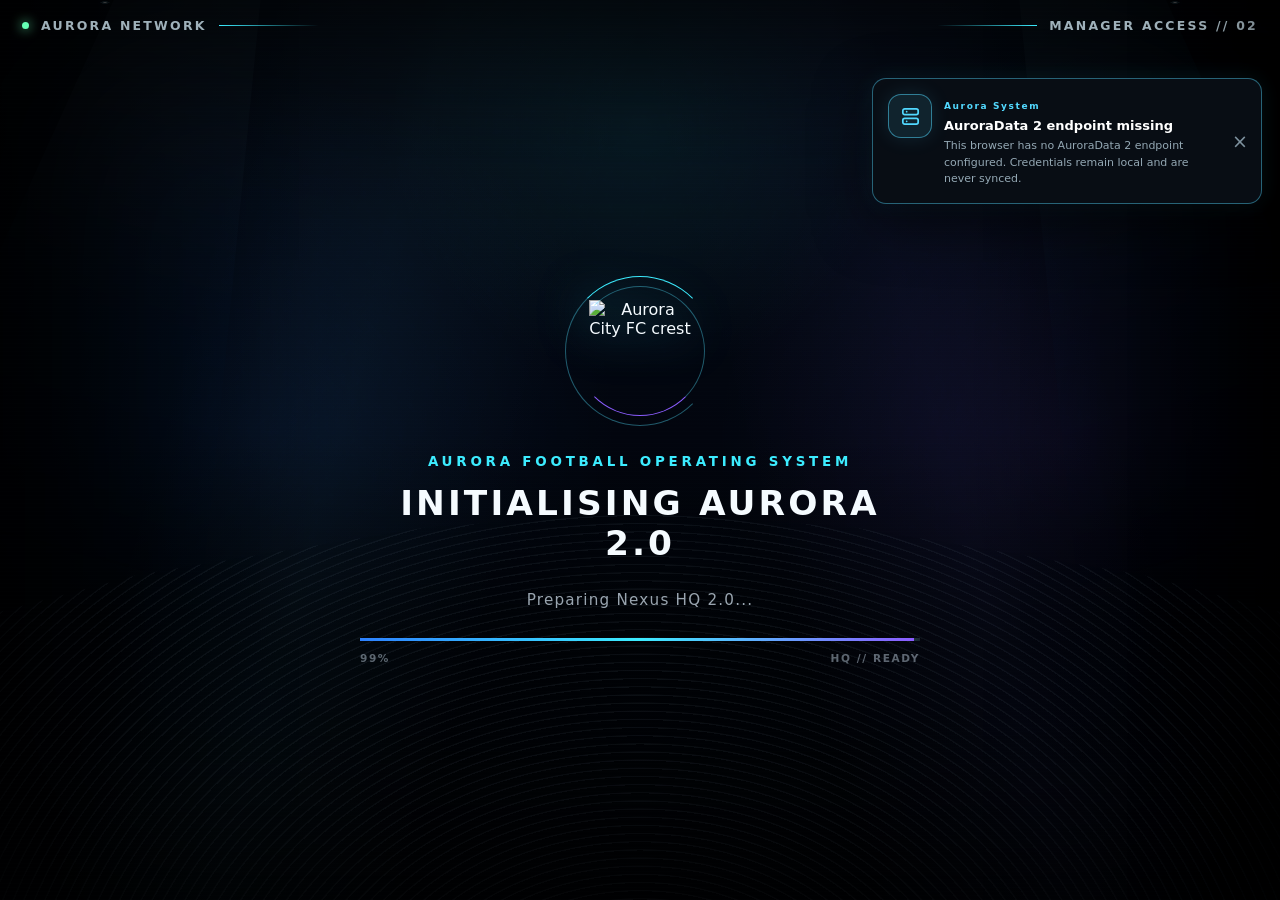
==== index.html @ e1ec428c "Upgrade Aurora department card styling" ====
<!DOCTYPE html>
<html lang="en">
<head>
<meta charset="utf-8"/>
<meta content="width=device-width, initial-scale=1, viewport-fit=cover" name="viewport"/>
<meta content="#020612" name="theme-color"/>
<meta content="yes" name="mobile-web-app-capable"/>
<meta content="yes" name="apple-mobile-web-app-capable"/>
<meta content="black-translucent" name="apple-mobile-web-app-status-bar-style"/>
<title>Aurora City FC — Nexus HQ 4.5.1</title>
<meta name="aurora-nexus-ui" content="NEXUS_HQ_V4_5_3_DAILY_FORM_COLOURS">
<link href="aurora-shell.css?v=legacy-shell-211" rel="stylesheet"/>
<link href="nexus-hq.css?v=nexus-1100" rel="stylesheet"/>
<link href="nexus-hq-v4.css?v=455-shared-hero-art" rel="stylesheet"/>
<link href="nexus-income-runway.css?v=451-income-momentum" rel="stylesheet"/>
<link href="immersive-departments.css?v=120-shared-hero-art" rel="stylesheet"/>
<link href="aurora-department-cards.css?v=20260815-1" rel="stylesheet"/>
<meta content="legacy-shell-v2.1.2-session-login-20260814" name="aurora-shell-build"/>
<script>
(function(){
  try{
    if(sessionStorage.getItem('aurora2:session:authenticated')==='1'){
      document.documentElement.classList.add('aurora-session-active');
    }
  }catch(_){}
})();
</script>
<style>
html.aurora-session-active #entryApp{display:none!important}
html.aurora-session-active #gameShell{opacity:1!important;visibility:visible!important}
</style>
</head>
<body>
&lt;!-- Aurora 2.0 Nexus HQ: shell + HQ are read-only; department logic remains in owning pages. --&gt;


<div class="entry-app" id="entryApp">
<div class="stadium"></div><div class="light-rig"></div><div class="beam beam-left"></div><div class="beam beam-right"></div><div class="pitch"></div>
<div class="particles" id="particles"></div><div class="noise"></div><div class="scanlines"></div><div class="vignette"></div>
<header class="hud"><div class="hud-cluster"><span class="online-dot"></span><span>Aurora Network</span><span class="hud-rule"></span></div><div class="hud-cluster"><span class="hud-rule"></span><span>Manager Access // 02</span></div></header>
<section class="entry-screen boot-screen" id="bootScreen">
<div class="boot-card">
<div class="boot-mark"><img alt="Aurora City FC crest" src="https://webbchrisuk-max.github.io/aurora-city-fc/assets/aurora-city-fc/icons/icon-512.png"/></div>
<p class="boot-kicker">Aurora Football Operating System</p>
<h1 class="boot-title">Initialising Aurora 2.0</h1>
<p class="boot-message" id="bootMessage">Authenticating manager profile...</p>
<div class="boot-track"><div class="boot-progress" id="bootProgress"></div></div>
<div class="boot-meta"><span id="bootPercent">00%</span><span id="bootCode">AUTH // MANAGER</span></div>
</div>
</section>
<section class="entry-screen access-screen" id="accessScreen">
<div class="access-layout">
<div class="club-stage">
<p class="access-kicker">Welcome to the future of football</p>
<div class="crest-shell"><img alt="Aurora City FC crest" src="https://webbchrisuk-max.github.io/aurora-city-fc/assets/aurora-city-fc/icons/icon-512.png"/></div>
<h1 class="club-name">Aurora City<span>Football Club</span></h1>
<p class="club-motto">Vision • Intelligence • Legacy</p>
</div>
<aside class="access-panel">
<div class="panel-header"><div><p class="access-kicker">Club Command Access</p><p class="panel-code">ACFC // HQ // 2.0</p></div><div class="live-badge"><span class="online-dot"></span>Systems Live</div></div>
<div class="manager-profile"><div class="manager-avatar">WB</div><div><p class="manager-label">Authenticated Manager</p><p class="manager-name">Webby</p><p class="profile-status">Aurora 2.0 clearance granted</p></div></div>
<div class="system-grid">
<div class="system-tile"><small>Nexus HQ 4.5.1</small><strong>Ready</strong></div>
<div class="system-tile"><small>Transfer Centre</small><strong>Connected</strong></div>
<div class="system-tile"><small>Squad Intelligence</small><strong>Ready</strong></div>
<div class="system-tile"><small>AuroraData 2</small><strong>Live</strong></div>
</div>
<button class="enter-button" id="enterButton" type="button">Enter Aurora City FC</button>
<div class="button-subline"><span class="keycap">Enter</span><span>or tap to continue</span></div>
</aside>
</div>
</section>
<section class="entry-screen transition-screen" id="transitionScreen">
<div class="door door-left"></div><div class="door door-right"></div>
<div class="transition-copy"><img alt="" src="https://webbchrisuk-max.github.io/aurora-city-fc/assets/aurora-city-fc/icons/icon-512.png"/><h2>Welcome, Manager</h2><p>Opening Nexus HQ 4.5.1</p></div>
</section>
</div>
<div class="aurora-game-shell" id="gameShell">
<header class="aurora-shell-header">
<div class="aurora-shell-header-inner">
<div class="aurora-shell-brand">
<button aria-expanded="false" aria-label="Open club navigation" id="auroraShellMenuButton">☰</button>
<div class="aurora-shell-crest"><img alt="Aurora City FC" src="https://webbchrisuk-max.github.io/aurora-city-fc/assets/aurora-city-fc/icons/icon-512.png"/></div>
<div class="aurora-shell-copy"><h1>Aurora City FC</h1><p id="currentDepartment">NEXUS HQ • CLUB HEADQUARTERS</p></div>
</div>
<div class="aurora-shell-context">
<div class="aurora-shell-datetime"><span class="shell-clock" id="shellClock">--:--</span><span class="shell-date" id="shellDate">---</span></div>
<button class="shell-control" id="shellSearch" title="Search">⌕</button>
<button class="shell-control" id="logoutButton" title="Log out of Aurora" style="width:auto;min-width:72px;padding:0 12px;font-size:9px;font-weight:900;letter-spacing:.08em;text-transform:uppercase">Logout</button>
<span class="aurora-shell-live">Live</span>
</div>
</div>
</header>
<div class="shell-stage">
<main class="shell-page nexus-v4-page">

<section class="hq4-hero">
  <div class="hq4-hero-main">
    <div class="hq4-topline">
      <span class="hq4-live" id="hq3Connection">● CLUB SYSTEMS LIVE</span>
      <span class="hq4-chip" id="hq3Strategy">STRATEGY • —</span>
      <span class="hq4-chip" id="hq3DataStamp">DATA • —</span>
    </div>
    <span class="hq4-eyebrow">Aurora City FC • Nexus HQ 4.5.1</span>
    <h2>Club<br><span>Headquarters</span></h2>
    <p id="hq3Briefing">Loading the club briefing…</p>

    <div class="hq4-hero-actions">
      <a href="finance.html">Finance Command</a>
      <a href="income.html">Income Centre</a>
      <a href="system-health.html">System Health</a>
    </div>
  </div>

  <aside class="hq4-manager-ticket" id="hq4ManagerTicket">
    <div class="hq4-manager-ticket-head">
      <span>MANAGER DESK</span>
      <i id="hq4ManagerPulse">LIVE</i>
    </div>
    <small>PRIORITY BRIEFING</small>
    <strong id="hq3AttentionTitle">Checking departments…</strong>
    <p id="hq3AttentionNote">Aurora is reviewing Finance, Scouting, Transfer, Registration, Squad and Income.</p>
    <div class="hq4-ticket-actions">
      <a id="hq3AttentionLink" class="primary" href="index.html">Open Nexus</a>
      <a href="system-health.html">Health</a>
    </div>
  </aside>
</section>

<section class="hq4-command-strip" aria-label="Club headline metrics">
  <article class="portfolio">
    <small>PORTFOLIO VALUE</small>
    <strong id="hq3Value">—</strong>
    <span id="hq3ValueMeta">Canonical Squad</span>
  </article>
  <article class="market">
    <small>TODAY</small>
    <strong id="hq3Today">—</strong>
    <span id="hq3TodayPct">Daily market engine</span>
  </article>
  <article class="income">
    <small>ANNUAL DIVIDEND INCOME</small>
    <strong id="hq3Annual">—</strong>
    <span id="hq3Monthly">— / month</span>
  </article>
  <article class="dividend">
    <small>NEXT DIVIDEND</small>
    <strong id="hq3NextDividend">—</strong>
    <span id="hq3NextDividendMeta">Income Centre</span>
  </article>
  <article class="finance">
    <small>NEXT SAFE RELEASE</small>
    <strong id="hq3SafeRelease">—</strong>
    <span id="hq3Payday">Payday —</span>
  </article>
</section>

<section class="hq4-market-grid">
  <article class="hq4-panel hq4-performance-panel hq44-performance-panel">
    <div class="hq4-panel-head">
      <div>
        <small>PORTFOLIO COMMAND</small>
        <h3>Performance Board</h3>
        <p>Overall portfolio, IG ISA and Trading 212 ISA — tracked independently from the same canonical holdings.</p>
      </div>
      <div class="hq44-chart-controls">
        <div class="hq44-chart-mode" id="hq44ChartMode">
          <button data-chart-mode="VALUE">£ Value</button>
          <button class="active" data-chart-mode="RETURN">Return %</button>
        </div>
        <div class="hq4-range" id="hq3Range">
          <button class="active" data-range="1D">1D</button>
          <button data-range="7D">7D</button>
          <button data-range="30D">30D</button>
          <button data-range="3M">3M</button>
          <button data-range="1Y">1Y</button>
        </div>
      </div>
    </div>

    <div class="hq4-chart-metrics hq44-broker-metrics">
      <div class="overall"><small>Overall P/L</small><strong id="hq3PL">—</strong><span id="hq44OverallMeta">Portfolio —</span></div>
      <div class="ig"><small>IG ISA P/L</small><strong id="hq44IgPL">—</strong><span id="hq44IgMeta">IG —</span></div>
      <div class="t212"><small>Trading 212 P/L</small><strong id="hq44T212PL">—</strong><span id="hq44T212Meta">T212 —</span></div>
      <div class="today"><small>Today Overall</small><strong id="hq3ChartToday">—</strong><span id="hq44TodayMeta">Live session</span></div>
    </div>

    <div class="hq44-series-legend" aria-label="Performance series">
      <span class="overall"><i></i>Overall Portfolio</span>
      <span class="ig"><i></i>IG ISA</span>
      <span class="t212"><i></i>Trading 212 ISA</span>
    </div>

    <div class="hq4-chart-shell hq44-chart-shell">
      <svg id="hq3PortfolioChart" viewBox="0 0 800 280" preserveAspectRatio="none" aria-label="Overall, IG ISA and Trading 212 portfolio performance"></svg>
      <div id="hq3ChartEmpty" class="hq3-chart-empty">Portfolio history is building from real AuroraData 2 snapshots.</div>
    </div>
    <div class="hq44-history-note" id="hq44BrokerHistoryNote">Overall history is available now. IG ISA and Trading 212 history starts building when Nexus Dashboard Engine v1.1 is installed.</div>
  </article>

  <article class="hq4-panel hq4-movers-panel hq43-market-pulse-panel">
    <div class="hq4-panel-head">
      <div>
        <small>MARKET COMMAND</small>
        <h3>Portfolio Pulse</h3>
        <p>A manager-level view of the whole portfolio session — without duplicating the Top 5 / Worst 5 tables below.</p>
      </div>
      <span class="hq4-status-chip" id="hq3MarketStatus">CHECKING</span>
    </div>

    <div class="hq43-pulse-hero">
      <small>TODAY'S PORTFOLIO MOVE</small>
      <strong id="hq43PulseMove">—</strong>
      <b id="hq43PulsePct">—</b>
      <span id="hq43PulseTone">Waiting for live market breadth…</span>
    </div>

    <div class="hq43-pulse-grid">
      <div class="up"><small>Advancers</small><strong id="hq43Advancers">—</strong><span id="hq43PositiveContribution">Positive contribution —</span></div>
      <div class="down"><small>Decliners</small><strong id="hq43Decliners">—</strong><span id="hq43NegativeContribution">Negative contribution —</span></div>
      <div class="flat"><small>Unchanged</small><strong id="hq43Flat">—</strong><span id="hq43Coverage">Coverage —</span></div>
      <div class="breadth"><small>Market Breadth</small><strong id="hq43Breadth">—</strong><span id="hq43BreadthMeta">Advancers vs decliners</span></div>
    </div>

    <div class="hq43-breadth-track" aria-label="Portfolio breadth">
      <i id="hq43BreadthBar" style="width:50%"></i>
    </div>

    <div class="hq43-pulse-footer">
      <div>
        <small>Largest £ Lift</small>
        <strong id="hq43BiggestLift">—</strong>
      </div>
      <div>
        <small>Largest £ Drag</small>
        <strong id="hq43BiggestDrag">—</strong>
      </div>
    </div>

    <a class="hq4-open-link" href="squad.html">Open Squad Hub →</a>
  </article>
</section>


<section class="hq4-panel hq41-portfolio-form hq42-daily-form">
  <div class="hq4-panel-head">
    <div>
      <small>DAILY SQUAD FORM</small>
      <h3>Top 5 vs Worst 5 Today</h3>
      <p>Ranked by today’s live percentage move from previous close. Full portfolio detail remains in Squad Hub.</p>
    </div>
    <div class="hq42-daily-actions">
      <span class="hq4-status-chip" id="hq42DailyCoverage">CHECKING</span>
      <a class="hq4-open-link" href="squad.html">Open Full Squad →</a>
    </div>
  </div>

  <div class="hq42-form-columns">
    <article class="hq42-form-board best">
      <div class="hq42-form-head">
        <div><small>FORM LEADERS</small><h4>Top 5 Today</h4></div>
        <span>▲ BEST</span>
      </div>
      <div id="hq42BestFive" class="hq42-form-list"></div>
    </article>

    <article class="hq42-form-board worst">
      <div class="hq42-form-head">
        <div><small>FORM PRESSURE</small><h4>Worst 5 Today</h4></div>
        <span>▼ WATCH</span>
      </div>
      <div id="hq42WorstFive" class="hq42-form-list"></div>
    </article>
  </div>

  <div class="hq42-form-note">
    <span>Tap any holding for live price, book cost, P/L, yield and income detail.</span>
    <b id="hq42DailyStamp">Nexus market engine</b>
  </div>
</section>

<section class="hq4-income-command hq4-panel hq45-income-command">
  <div class="hq4-panel-head">
    <div>
      <small>DIVIDEND COMMAND</small>
      <h3>Income Runway Summary</h3>
      <p>Nexus reads the runway published by Income Centre. Detailed monthly scheduling stays in the owning department.</p>
    </div>
    <div class="hq45-income-head-actions">
      <span class="hq4-status-chip" id="hq45RunwayStatus">INCOME CENTRE</span>
      <a class="hq4-open-link" href="income.html">Open Income Centre →</a>
    </div>
  </div>

  <div class="hq45-income-layout">
    <div class="hq4-dividend-ticket">
      <small>NEXT PAYMENT</small>
      <strong id="hq3DividendTicker">—</strong>
      <b id="hq3DividendAmount">—</b>
      <span id="hq3DividendDate">Income calendar pending</span>
      <div class="hq4-income-metrics">
        <div><small>Monthly Average</small><strong id="hq3IncomeMonthly">—</strong></div>
        <div><small>Received This Year</small><strong id="hq3IncomeReceived">—</strong></div>
        <div><small>Next 30 Days</small><strong id="hq3Income30">—</strong></div>
      </div>
    </div>

    <div class="hq45-runway-brief">
      <div class="confirmed">
        <small>NEXT 90 DAYS • CONFIRMED</small>
        <strong id="hq45Confirmed90">—</strong>
        <span id="hq45ConfirmedMeta">Income Centre</span>
      </div>
      <div class="forecast">
        <small>NEXT 90 DAYS • FORECAST</small>
        <strong id="hq45Forecast90">—</strong>
        <span id="hq45ForecastMeta">Income Centre</span>
      </div>
      <div class="coverage">
        <small>12-MONTH INCOME MAPPED</small>
        <strong id="hq45Mapped">—</strong>
        <span id="hq45MappedMeta">Runway confidence</span>
      </div>
      <div class="unscheduled">
        <small>UNSCHEDULED ANNUAL INCOME</small>
        <strong id="hq45Unscheduled">—</strong>
        <span>Known income still waiting for reliable dates</span>
      </div>
    </div>
  </div>

  <div class="hq45-runway-track">
    <i id="hq45RunwayBar"></i>
  </div>
  <div class="hq45-runway-note" id="hq45RunwayNote">Income Centre is preparing the dividend runway summary.</div>

  <!-- Legacy render targets retained but hidden so Nexus 4.4 JS remains unchanged. -->
  <div class="hq45-legacy-income-targets" hidden aria-hidden="true">
    <b id="hq3DividendYear">—</b>
    <div id="hq3DividendBars"></div>
    <div id="hq3DividendTimeline"></div>
  </div>
</section>


<section class="hq4-panel hq451-income-momentum">
  <div class="hq4-panel-head">
    <div>
      <small>INCOME MOMENTUM</small>
      <h3>Dividend Run-Rate Form</h3>
      <p>How the forward dividend run-rate is changing over time, using Income Centre's own history. The £625 promotion race now lives only in Income Centre.</p>
    </div>
    <div class="hq451-momentum-head">
      <span class="hq4-status-chip" id="hq451MomentumStatus">BUILDING HISTORY</span>
      <a class="hq4-open-link" href="income.html">Open Income Centre →</a>
    </div>
  </div>

  <div class="hq451-momentum-kpis">
    <div class="latest">
      <small>LATEST RUN-RATE CHANGE</small>
      <strong id="hq451LatestChange">—</strong>
      <span id="hq451LatestChangeMeta">Waiting for Income history</span>
    </div>
    <div class="growth">
      <small>GROWTH SINCE BASELINE</small>
      <strong id="hq451BaselineGrowth">—</strong>
      <span id="hq451BaselineGrowthMeta">Income tracking baseline</span>
    </div>
    <div class="high">
      <small>HIGHEST RECORDED RUN RATE</small>
      <strong id="hq451HighRunRate">—</strong>
      <span id="hq451HighRunRateMeta">Income history</span>
    </div>
    <div class="history">
      <small>INCOME HISTORY</small>
      <strong id="hq451HistoryPoints">—</strong>
      <span id="hq451HistoryWindow">Building observation window</span>
    </div>
  </div>

  <div class="hq451-momentum-grid">
    <article class="hq451-trend-card">
      <div class="hq451-subhead">
        <div>
          <small>FORWARD INCOME TREND</small>
          <strong id="hq451TrendTitle">Income history is building</strong>
        </div>
        <span id="hq451TrendRange">—</span>
      </div>
      <div class="hq451-chart-shell">
        <svg id="hq451IncomeChart" viewBox="0 0 800 220" preserveAspectRatio="none" aria-label="Forward dividend income history"></svg>
        <div id="hq451ChartEmpty" class="hq451-chart-empty">At least two Income snapshots are needed for a trend line.</div>
      </div>
      <div class="hq451-chart-foot">
        <span id="hq451ChartStart">Baseline —</span>
        <b id="hq451ChartCurrent">Current —</b>
      </div>
    </article>

    <article class="hq451-change-card">
      <div class="hq451-subhead">
        <div>
          <small>RECENT INCOME CHANGES</small>
          <strong>What moved the run rate</strong>
        </div>
        <span id="hq451ChangeCount">0 changes</span>
      </div>
      <div id="hq451ChangeList" class="hq451-change-list"></div>
    </article>
  </div>
</section>

<section class="hq4-intelligence-grid">
  <article class="hq4-panel hq4-makeup-panel">
    <div class="hq4-panel-head">
      <div>
        <small>PORTFOLIO STRUCTURE</small>
        <h3>Where The Money Sits</h3>
      </div>
      <div class="hq4-segment" id="hq3MakeupMode">
        <button class="active" data-mode="BROKER">Broker</button>
        <button data-mode="SECTOR">Sector</button>
      </div>
    </div>

    <div class="hq4-makeup-main">
      <div class="hq4-donut-wrap">
        <svg id="hq3Donut" viewBox="0 0 180 180" aria-label="Portfolio allocation"></svg>
        <div><strong id="hq3DonutValue">—</strong><span>portfolio</span></div>
      </div>
      <div id="hq3MakeupLegend" class="hq3-makeup-legend"></div>
    </div>

    <div class="hq4-subhead">
      <span>Income Concentration</span>
      <b>Annual income by holding</b>
    </div>
    <div id="hq3IncomeConcentration" class="hq3-bar-list"></div>
  </article>

  <article class="hq4-panel hq4-attention-panel">
    <div class="hq4-panel-head">
      <div>
        <small>MANAGER ATTENTION</small>
        <h3>What Needs You</h3>
      </div>
      <span id="hq3AttentionCount" class="hq4-status-chip">0 ITEMS</span>
    </div>
    <div id="hq3AttentionList" class="hq3-attention-list"></div>
  </article>
</section>

<section class="hq4-operations-grid">
  <article class="hq4-panel">
    <div class="hq4-panel-head">
      <div><small>SCOUTING RADAR</small><h3>Recruitment Leaders</h3></div>
      <a class="hq4-open-link" href="scouting.html">Open Scouting →</a>
    </div>
    <div id="hq3ScoutingBars" class="hq3-bar-list"></div>
  </article>

  <article class="hq4-panel hq4-finance-panel">
    <div class="hq4-panel-head">
      <div><small>FINANCE COMMAND</small><h3>Money Protection</h3></div>
      <a class="hq4-open-link" href="finance.html">Open Finance →</a>
    </div>

    <div class="hq4-finance-grid">
      <div><small>Holding Pot</small><strong id="hq3HoldingPot">—</strong><span>Protected cash</span></div>
      <div><small>Payday</small><strong id="hq3FinancePayday">—</strong><span>Next cycle</span></div>
      <div><small>Commitments</small><strong id="hq3FinanceCommitments">—</strong><span>Bills + pots + safety</span></div>
      <div><small>Safe Surplus</small><strong id="hq3FinanceSurplus">—</strong><span>Maximum releasable</span></div>
    </div>
    <div id="hq3FinanceStatus" class="hq4-finance-note">Finance is loading…</div>
  </article>
</section>

<section id="hq3MissionPanel" class="hq4-panel hq4-mission-panel" hidden>
  <div class="hq4-panel-head">
    <div>
      <small>ACTIVE OPERATION</small>
      <h3>Mission Pipeline</h3>
    </div>
    <div class="hq4-mission-budget"><small>Approved Budget</small><strong id="hq3MissionBudget">—</strong></div>
  </div>

  <div class="hq4-mission-lane">
    <div data-hq3-stage="FINANCE_APPROVED"><i>01</i><b>Finance</b><span>Approved</span></div>
    <em></em>
    <div data-hq3-stage="SCOUTING_READY"><i>02</i><b>Scouting</b><span>Cleared</span></div>
    <em></em>
    <div data-hq3-stage="TRANSFER_READY"><i>03</i><b>Transfer</b><span>Locked</span></div>
    <em></em>
    <div data-hq3-stage="REGISTERED"><i>04</i><b>Registered</b><span>Broker reality</span></div>
  </div>

  <div class="hq4-mission-summary">
    <div><small>Allocated</small><strong id="hq3MissionAllocated">—</strong></div>
    <div><small>Remaining</small><strong id="hq3MissionRemaining">—</strong></div>
    <div><small>New Income</small><strong id="hq3MissionIncome">—</strong></div>
    <div><small>Registration</small><strong id="hq3MissionRegistration">—</strong></div>
  </div>
  <a class="hq4-open-link" href="transfer.html">Open Transfer Centre →</a>
</section>

<section class="hq4-department-command">
  <div class="hq4-panel-head department-head">
    <div>
      <small>CLUB OPERATIONS</small>
      <h3>Department Command</h3>
      <p>One glance across every Aurora department.</p>
    </div>
  </div>

  <div class="hq4-department-grid">
    <a class="finance" href="finance.html"><i>£</i><div><small>FINANCE</small><strong>Finance Command</strong><span id="hq4DeptFinance">Checking…</span></div><b>›</b></a>
    <a class="scouting" href="scouting.html"><i>⌕</i><div><small>SCOUTING</small><strong>Scouting Centre</strong><span id="hq4DeptScouting">Checking…</span></div><b>›</b></a>
    <a class="transfer" href="transfer.html"><i>↗</i><div><small>TRANSFER</small><strong>Transfer Centre</strong><span id="hq4DeptTransfer">Checking…</span></div><b>›</b></a>
    <a class="registration" href="registration.html"><i>✓</i><div><small>REGISTRATION</small><strong>Registration Desk</strong><span id="hq4DeptRegistration">Checking…</span></div><b>›</b></a>
    <a class="squad" href="squad.html"><i>◉</i><div><small>SQUAD</small><strong>Squad Hub</strong><span id="hq4DeptSquad">Checking…</span></div><b>›</b></a>
    <a class="income" href="income.html"><i>£</i><div><small>INCOME</small><strong>Income Centre</strong><span id="hq4DeptIncome">Checking…</span></div><b>›</b></a>
  </div>
</section>


<div class="hq41-drawer-backdrop" id="hq41HoldingBackdrop" hidden></div>
<aside class="hq41-holding-drawer" id="hq41HoldingDrawer" aria-hidden="true">
  <div class="hq41-drawer-head">
    <div>
      <small>LIVE PORTFOLIO FORM</small>
      <strong>Holding Detail</strong>
    </div>
    <button id="hq41HoldingClose" type="button" aria-label="Close holding detail">×</button>
  </div>
  <div id="hq41HoldingDrawerContent" class="hq41-drawer-content"></div>
</aside>

</main>
</div>
<div id="auroraShellNavigationOverlay"></div>
<aside aria-label="Aurora club navigation" id="auroraShellNavigation">
<div class="aurora-shell-nav-head">
<div class="aurora-shell-nav-crest"><img alt="" src="https://webbchrisuk-max.github.io/aurora-city-fc/assets/aurora-city-fc/icons/icon-512.png"/></div>
<div class="aurora-shell-nav-brand"><strong>Aurora City FC</strong><span>Club Navigation 2.0</span></div>
<button aria-label="Close navigation" class="nav-close" id="auroraShellNavigationClose">×</button>
</div>
<div class="aurora-shell-nav-scroll">
<div class="aurora-shell-nav-section">Club Command</div>
<a class="aurora-shell-department-row is-current" data-name="Nexus HQ 4.5.1" href="index.html"><div class="aurora-shell-nav-icon">🏟</div><div class="aurora-shell-nav-copy"><strong>Nexus HQ</strong><span>Manager command centre</span></div><div class="aurora-shell-nav-arrow">›</div></a>
<div class="aurora-shell-nav-section">Football Operations</div>
<a class="aurora-shell-department-row" data-name="Finance Command" href="finance.html"><div class="aurora-shell-nav-icon">💷</div><div class="aurora-shell-nav-copy"><strong>Finance Command</strong><span>Payday, pots, bills and protected cash</span></div><div class="aurora-shell-nav-arrow">›</div></a>
<a class="aurora-shell-department-row" data-name="Scouting Centre" href="scouting.html"><div class="aurora-shell-nav-icon">🔎</div><div class="aurora-shell-nav-copy"><strong>Scouting Centre</strong><span>Research, eligibility and scoring</span></div><div class="aurora-shell-nav-arrow">›</div></a>
<a class="aurora-shell-department-row" data-name="Transfer Centre" href="transfer.html"><div class="aurora-shell-nav-icon">🔄</div><div class="aurora-shell-nav-copy"><strong>Transfer Centre</strong><span>Deploy the approved mission budget</span></div><div class="aurora-shell-nav-arrow">›</div></a>
<a class="aurora-shell-department-row" data-name="Registration" href="registration.html"><div class="aurora-shell-nav-icon">📝</div><div class="aurora-shell-nav-copy"><strong>Registration</strong><span>Record real broker execution</span></div><div class="aurora-shell-nav-arrow">›</div></a>
<a class="aurora-shell-department-row" data-name="Squad Hub" href="squad.html"><div class="aurora-shell-nav-icon">⚽</div><div class="aurora-shell-nav-copy"><strong>Squad Hub</strong><span>Canonical holdings and book cost</span></div><div class="aurora-shell-nav-arrow">›</div></a>
<a class="aurora-shell-department-row" data-name="Income Centre" href="income.html"><div class="aurora-shell-nav-icon">💰</div><div class="aurora-shell-nav-copy"><strong>Income Centre</strong><span>Dividends, calendar and progression</span></div><div class="aurora-shell-nav-arrow">›</div></a>
<div class="aurora-shell-nav-section">Club</div>
<a class="aurora-shell-department-row" data-name="Club Control" href="club-control.html"><div class="aurora-shell-nav-icon">⚙</div><div class="aurora-shell-nav-copy"><strong>Club Control</strong><span>System and preferences</span></div><div class="aurora-shell-nav-arrow">›</div></a>
</div>
</aside>
<div class="preview-flag">Aurora 2.0 • Nexus HQ 4.5.1</div>
</div>
<script src="aurora-core.js?v=10-stable-core"></script><script src="aurora-data2-client.js?v=011-income-connection"></script><script src="income-runway-intelligence.js?v=100"></script><script src="aurora-shell.js?v=220-stable-core"></script><script src="aurora-hero-art.js?v=20260815-1"></script><script src="nexus-hq-v4.js?v=440-broker-performance"></script><script src="nexus-income-runway.js?v=451-income-momentum"></script></body>
</html>
---- aurora-shell.css ----
:root{
  --ink:#02040a;
  --shell-ink:#020612;
  --navy:#06101f;
  --panel:#030b18;
  --panel2:#07172d;
  --cyan:#3cecff;
  --cyan2:#22d3ee;
  --blue:#2d82ff;
  --blue2:#60a5fa;
  --violet:#8b5cff;
  --green:#65ffb4;
  --green2:#34d399;
  --white:#f5fbff;
  --text:#eaf4ff;
  --muted:#93a4bd;
  --amber:#fbbf24;
  --red:#fb7185;
  --line:rgba(125,211,252,.18);
  --safe-top:env(safe-area-inset-top,0px);
  --safe-right:env(safe-area-inset-right,0px);
  --safe-bottom:env(safe-area-inset-bottom,0px);
  --safe-left:env(safe-area-inset-left,0px);
  --shell-header-height:86px;
}
*{box-sizing:border-box}
html,body{width:100%;height:100%;margin:0;background:var(--ink);color:var(--white);font-family:Inter,ui-sans-serif,system-ui,-apple-system,BlinkMacSystemFont,"Segoe UI",sans-serif;-webkit-font-smoothing:antialiased;-webkit-tap-highlight-color:transparent}
body{overflow:hidden}
button,a{font:inherit}button{color:inherit}

/* =========================================================
   ORIGINAL AURORA-STYLE MANAGER ACCESS
   Derived from the original Aurora 1 index presentation.
   ========================================================= */
.entry-app{position:fixed;inset:0;z-index:200;overflow:hidden;isolation:isolate;background:radial-gradient(circle at 50% 14%,rgba(60,236,255,.12),transparent 25%),radial-gradient(circle at 20% 48%,rgba(45,130,255,.14),transparent 32%),radial-gradient(circle at 83% 50%,rgba(139,92,255,.13),transparent 30%),linear-gradient(180deg,#07111e 0%,#030712 48%,#010307 100%);transition:opacity .65s ease,visibility .65s ease}
.entry-app.is-gone{opacity:0;visibility:hidden;pointer-events:none}
.stadium,.light-rig,.pitch,.noise,.scanlines,.vignette,.particles{position:absolute;inset:0;pointer-events:none}
.stadium{z-index:-8;background:linear-gradient(90deg,rgba(0,0,0,.84),transparent 25% 75%,rgba(0,0,0,.84)),linear-gradient(180deg,transparent 0 48%,rgba(0,0,0,.66) 70%,#010205 100%)}
.stadium:before{content:"";position:absolute;inset:auto -6% -12% -6%;height:58%;background:repeating-radial-gradient(ellipse at 50% 112%,rgba(197,229,255,.12) 0 1px,transparent 2px 10px),linear-gradient(180deg,rgba(4,12,25,.2),rgba(0,0,0,.92));clip-path:polygon(0 28%,15% 17%,35% 8%,50% 5%,65% 8%,85% 17%,100% 28%,100% 100%,0 100%);opacity:.7}
.stadium:after{content:"";position:absolute;inset:0;background:linear-gradient(105deg,transparent 0 18%,rgba(96,220,255,.05) 30%,transparent 43%),linear-gradient(255deg,transparent 0 18%,rgba(105,116,255,.06) 30%,transparent 43%);animation:stadiumPulse 7s ease-in-out infinite alternate}
.light-rig{z-index:-7;inset:-8% -5% auto -5%;height:46%;background:radial-gradient(ellipse at 12% 18%,rgba(255,255,255,.95) 0 1px,rgba(135,224,255,.32) 2px 4px,transparent 5px),radial-gradient(ellipse at 22% 12%,rgba(255,255,255,.95) 0 1px,rgba(135,224,255,.28) 2px 4px,transparent 5px),radial-gradient(ellipse at 78% 12%,rgba(255,255,255,.95) 0 1px,rgba(135,224,255,.28) 2px 4px,transparent 5px),radial-gradient(ellipse at 88% 18%,rgba(255,255,255,.95) 0 1px,rgba(135,224,255,.32) 2px 4px,transparent 5px);filter:drop-shadow(0 0 14px rgba(80,217,255,.85))}
.beam{position:absolute;z-index:-6;top:-22%;width:36vw;height:130vh;opacity:.22;filter:blur(18px);transform-origin:top center;pointer-events:none;background:linear-gradient(180deg,rgba(177,235,255,.38),rgba(54,159,255,.08) 44%,transparent 72%);clip-path:polygon(42% 0,58% 0,100% 100%,0 100%)}
.beam-left{left:1%;transform:rotate(15deg);animation:sweepLeft 8s ease-in-out infinite alternate}.beam-right{right:1%;transform:rotate(-15deg);animation:sweepRight 8.5s ease-in-out infinite alternate}
.pitch{z-index:-5;inset:auto -10% -36% -10%;height:70%;opacity:.34;transform:perspective(500px) rotateX(66deg);transform-origin:center bottom;background:linear-gradient(90deg,transparent 49.8%,rgba(120,238,255,.34) 50%,transparent 50.2%),linear-gradient(180deg,transparent 48.9%,rgba(120,238,255,.26) 49.3% 50.7%,transparent 51.1%),repeating-linear-gradient(90deg,rgba(85,180,166,.08) 0 12.5%,rgba(23,93,84,.06) 12.5% 25%);border:1px solid rgba(105,233,255,.24);box-shadow:0 -25px 90px rgba(42,214,255,.06)}
.pitch:before{content:"";position:absolute;left:50%;top:50%;width:18%;aspect-ratio:1;border:1px solid rgba(120,238,255,.32);border-radius:50%;transform:translate(-50%,-50%)}
.noise{z-index:20;opacity:.05;mix-blend-mode:soft-light;background-image:url("data:image/svg+xml,%3Csvg viewBox='0 0 180 180' xmlns='http://www.w3.org/2000/svg'%3E%3Cfilter id='n'%3E%3CfeTurbulence type='fractalNoise' baseFrequency='.95' numOctaves='3' stitchTiles='stitch'/%3E%3C/filter%3E%3Crect width='100%25' height='100%25' filter='url(%23n)' opacity='.55'/%3E%3C/svg%3E")}
.scanlines{z-index:19;opacity:.12;background:repeating-linear-gradient(180deg,transparent 0 3px,rgba(144,226,255,.06) 4px)}
.vignette{z-index:18;box-shadow:inset 0 0 180px 45px rgba(0,0,0,.86)}
.particles{z-index:-2;overflow:hidden}.particle{position:absolute;bottom:-8px;width:2px;height:2px;border-radius:50%;background:var(--cyan);box-shadow:0 0 8px var(--cyan);opacity:0;animation:rise var(--duration) linear infinite;animation-delay:var(--delay)}
.hud{position:absolute;z-index:25;top:calc(18px + var(--safe-top));left:calc(22px + var(--safe-left));right:calc(22px + var(--safe-right));display:flex;align-items:center;justify-content:space-between;pointer-events:none;color:rgba(221,244,255,.72);font-size:clamp(.65rem,1vw,.78rem);font-weight:700;letter-spacing:.18em;text-transform:uppercase}
.hud-cluster{display:flex;align-items:center;gap:12px}.online-dot{display:inline-block;width:7px;height:7px;flex:0 0 auto;border-radius:50%;background:var(--green);box-shadow:0 0 12px var(--green);animation:online 1.7s ease-in-out infinite}.hud-rule{width:clamp(40px,8vw,100px);height:1px;background:linear-gradient(90deg,var(--cyan),transparent)}.hud-cluster:last-child .hud-rule{background:linear-gradient(270deg,var(--cyan),transparent)}
.entry-screen{position:absolute;inset:0;transition:opacity .65s ease,visibility .65s ease,transform .65s ease}.boot-screen{z-index:12;display:grid;place-items:center;padding:calc(70px + var(--safe-top)) calc(24px + var(--safe-right)) calc(30px + var(--safe-bottom)) calc(24px + var(--safe-left));background:rgba(1,4,10,.38)}.boot-screen.is-hidden{opacity:0;visibility:hidden;pointer-events:none;transform:scale(1.04)}
.boot-card{width:min(560px,92vw);text-align:center}.boot-mark{position:relative;width:clamp(104px,13vw,150px);aspect-ratio:1;margin:0 auto 28px;display:grid;place-items:center}.boot-mark:before,.boot-mark:after{content:"";position:absolute;inset:0;border-radius:50%;border:1px solid rgba(82,226,255,.38)}.boot-mark:before{border-top-color:var(--cyan);border-right-color:transparent;animation:orbit 4s linear infinite}.boot-mark:after{inset:10px;border-bottom-color:var(--violet);border-left-color:transparent;animation:orbitReverse 2.7s linear infinite}.boot-mark img{width:68%;height:68%;object-fit:contain;filter:drop-shadow(0 0 24px rgba(50,221,255,.5))}
.boot-kicker,.access-kicker{color:var(--cyan);font-size:clamp(.7rem,1.2vw,.84rem);font-weight:800;letter-spacing:.28em;text-transform:uppercase}.boot-title{margin-top:10px;font-size:clamp(1.45rem,3vw,2.15rem);font-weight:850;letter-spacing:.09em;text-transform:uppercase}.boot-message{min-height:1.5em;margin-top:16px;color:rgba(225,241,255,.68);font-size:clamp(.8rem,1.2vw,.95rem);letter-spacing:.08em}.boot-track{height:3px;margin-top:24px;overflow:hidden;background:rgba(180,229,255,.12)}.boot-progress{width:0;height:100%;background:linear-gradient(90deg,var(--blue),var(--cyan),var(--violet));box-shadow:0 0 14px rgba(60,236,255,.85);transition:width .18s ease}.boot-meta{display:flex;justify-content:space-between;gap:16px;margin-top:11px;color:rgba(219,239,255,.42);font-size:.66rem;font-weight:700;letter-spacing:.15em;text-transform:uppercase}
.access-screen{z-index:10;display:block;overflow:auto;overscroll-behavior:contain;-webkit-overflow-scrolling:touch;padding:calc(68px + var(--safe-top)) calc(24px + var(--safe-right)) calc(28px + var(--safe-bottom)) calc(24px + var(--safe-left));opacity:0;visibility:hidden;pointer-events:none;transform:translateY(18px) scale(.985)}.access-screen.is-active{opacity:1;visibility:visible;pointer-events:auto;transform:none}.access-layout{width:min(1180px,94vw);min-height:calc(100svh - 96px - var(--safe-top) - var(--safe-bottom));margin:0 auto;display:grid;grid-template-columns:minmax(0,1.18fr) minmax(300px,.82fr);align-items:center;gap:clamp(32px,6vw,86px)}
.club-stage{position:relative;text-align:center;padding:18px 0}.club-stage:before{content:"";position:absolute;z-index:-1;left:50%;top:45%;width:min(58vw,650px);aspect-ratio:1;transform:translate(-50%,-50%);border-radius:50%;background:radial-gradient(circle,rgba(53,217,255,.15),rgba(27,87,169,.05) 38%,transparent 68%);filter:blur(4px);animation:halo 4s ease-in-out infinite alternate}.crest-shell{position:relative;width:clamp(150px,19vw,230px);aspect-ratio:1;margin:0 auto 24px;display:grid;place-items:center}.crest-shell:before,.crest-shell:after{content:"";position:absolute;border-radius:50%;pointer-events:none}.crest-shell:before{inset:-9%;border:1px solid rgba(76,223,255,.27);border-left-color:transparent;border-right-color:transparent;animation:orbit 12s linear infinite}.crest-shell:after{inset:2%;background:radial-gradient(circle,rgba(28,150,255,.18),rgba(7,20,41,.25) 58%,transparent 72%);box-shadow:0 0 75px rgba(47,196,255,.18)}.crest-shell img{position:relative;z-index:2;width:78%;height:78%;object-fit:contain;filter:drop-shadow(0 0 14px rgba(89,224,255,.52)) drop-shadow(0 24px 34px rgba(0,0,0,.72));animation:crestFloat 4s ease-in-out infinite}
.club-name{font-size:clamp(2.35rem,5.8vw,5.8rem);font-weight:950;line-height:.9;letter-spacing:-.045em;text-transform:uppercase;text-wrap:balance;text-shadow:0 8px 36px rgba(0,0,0,.75)}.club-name span{display:block;margin-top:.12em;color:transparent;background:linear-gradient(90deg,#dff9ff 4%,#58e8ff 43%,#b098ff 94%);-webkit-background-clip:text;background-clip:text}.club-motto{margin-top:16px;color:rgba(229,245,255,.66);font-size:clamp(.72rem,1.15vw,.9rem);font-weight:700;letter-spacing:.28em;text-transform:uppercase}
.access-panel{position:relative;z-index:5;overflow:hidden;padding:clamp(24px,3.5vw,38px);border:1px solid rgba(130,225,255,.2);border-radius:3px;background:linear-gradient(135deg,rgba(9,26,51,.84),rgba(3,10,23,.68)),repeating-linear-gradient(90deg,transparent 0 29px,rgba(100,210,255,.025) 30px);box-shadow:0 24px 70px rgba(0,0,0,.48),inset 0 0 46px rgba(44,173,255,.05);backdrop-filter:blur(16px)}.access-panel:before{content:"";position:absolute;top:0;left:-34%;width:32%;height:1px;pointer-events:none;background:linear-gradient(90deg,transparent,var(--cyan),transparent);animation:panelScan 4s linear infinite}.panel-header{display:flex;align-items:center;justify-content:space-between;gap:14px;padding-bottom:17px;border-bottom:1px solid rgba(136,219,255,.12)}.panel-code{color:rgba(222,242,255,.45);font-size:.68rem;font-weight:800;letter-spacing:.17em;text-transform:uppercase}.live-badge{display:inline-flex;align-items:center;gap:8px;color:var(--green);font-size:.68rem;font-weight:850;letter-spacing:.14em;text-transform:uppercase}.manager-profile{display:grid;grid-template-columns:58px 1fr;gap:16px;align-items:center;margin-top:24px}.manager-avatar{position:relative;width:58px;aspect-ratio:1;display:grid;place-items:center;border:1px solid rgba(99,228,255,.36);background:linear-gradient(145deg,rgba(48,184,255,.16),rgba(139,92,255,.12));color:var(--white);font-size:1.1rem;font-weight:900;letter-spacing:.08em;clip-path:polygon(14% 0,100% 0,100% 86%,86% 100%,0 100%,0 14%)}.manager-avatar:after{content:"";position:absolute;inset:5px;border:1px solid rgba(255,255,255,.07);pointer-events:none}.manager-label{color:rgba(220,241,255,.48);font-size:.66rem;font-weight:750;letter-spacing:.18em;text-transform:uppercase}.manager-name{margin-top:3px;font-size:clamp(1.4rem,2.4vw,2rem);font-weight:900;letter-spacing:.04em;text-transform:uppercase}.profile-status{margin-top:4px;color:var(--cyan);font-size:.72rem;font-weight:750;letter-spacing:.11em;text-transform:uppercase}.system-grid{display:grid;grid-template-columns:1fr 1fr;gap:10px;margin-top:25px}.system-tile{min-height:70px;padding:13px;border:1px solid rgba(133,217,255,.1);background:rgba(255,255,255,.025)}.system-tile small{display:block;color:rgba(222,241,255,.44);font-size:.61rem;font-weight:800;letter-spacing:.14em;text-transform:uppercase}.system-tile strong{display:block;margin-top:8px;color:#eafaff;font-size:.86rem;font-weight:800;letter-spacing:.04em}.system-tile strong:before{content:"";display:inline-block;width:5px;height:5px;margin-right:8px;border-radius:50%;background:var(--green);box-shadow:0 0 8px var(--green);vertical-align:.08em}.enter-button{position:relative;z-index:20;width:100%;min-height:52px;margin-top:24px;padding:17px 20px;display:flex;align-items:center;justify-content:center;overflow:hidden;border:1px solid rgba(126,230,255,.4);border-radius:2px;background:linear-gradient(90deg,rgba(21,124,199,.96),rgba(46,216,246,.96) 56%,rgba(116,86,241,.96));color:#00101a;cursor:pointer;text-decoration:none;touch-action:manipulation;font-size:clamp(.86rem,1.2vw,1rem);font-weight:950;letter-spacing:.16em;text-align:center;text-transform:uppercase;box-shadow:0 12px 35px rgba(39,181,255,.18);transition:transform .2s ease,filter .2s ease,box-shadow .2s ease}.enter-button:before{content:"";position:absolute;inset:0;pointer-events:none;transform:translateX(-115%) skewX(-18deg);background:linear-gradient(90deg,transparent,rgba(255,255,255,.52),transparent);animation:buttonShine 3.6s ease-in-out infinite}.enter-button:hover,.enter-button:focus-visible{transform:translateY(-2px);filter:brightness(1.08);box-shadow:0 18px 46px rgba(42,202,255,.28);outline:none}.button-subline{display:flex;justify-content:center;gap:8px;margin-top:12px;color:rgba(218,239,255,.4);font-size:.62rem;font-weight:750;letter-spacing:.14em;text-transform:uppercase}.keycap{padding:1px 5px 2px;border:1px solid rgba(168,226,255,.23);color:rgba(226,245,255,.62)}
.transition-screen{z-index:40;display:grid;place-items:center;padding:calc(30px + var(--safe-top)) calc(24px + var(--safe-right)) calc(30px + var(--safe-bottom)) calc(24px + var(--safe-left));overflow:hidden;opacity:0;visibility:hidden;pointer-events:none;background:#02050b}.transition-screen.is-active{opacity:1;visibility:visible;pointer-events:auto}.transition-copy{position:relative;z-index:5;text-align:center;transform:scale(.94);opacity:0;transition:transform .45s ease .2s,opacity .45s ease .2s}.transition-screen.is-active .transition-copy{transform:scale(1);opacity:1}.transition-copy img{width:92px;height:92px;object-fit:contain;filter:drop-shadow(0 0 22px rgba(60,236,255,.55))}.transition-copy h2{margin-top:20px;font-size:clamp(1.25rem,2.5vw,2rem);font-weight:900;letter-spacing:.12em;text-transform:uppercase}.transition-copy p{margin-top:10px;color:var(--cyan);font-size:.72rem;font-weight:800;letter-spacing:.2em;text-transform:uppercase}.door{position:absolute;z-index:2;top:0;bottom:0;width:50.2%;background:repeating-linear-gradient(90deg,transparent 0 31px,rgba(105,222,255,.025) 32px),linear-gradient(180deg,#071223,#02050b);transition:transform .95s cubic-bezier(.72,.03,.21,1) .55s}.door:after{content:"";position:absolute;top:0;bottom:0;width:1px;background:linear-gradient(180deg,transparent,var(--cyan) 22% 78%,transparent);box-shadow:0 0 18px rgba(60,236,255,.85)}.door-left{left:0}.door-left:after{right:0}.door-right{right:0}.door-right:after{left:0}.transition-screen.open .door-left{transform:translateX(-100%)}.transition-screen.open .door-right{transform:translateX(100%)}.transition-screen.open .transition-copy{opacity:0;transform:scale(1.1);transition-delay:.55s}

/* =========================================================
   ORIGINAL GAMESHELL-INSPIRED APP FRAME
   ========================================================= */
.aurora-game-shell{position:fixed;inset:0;z-index:20;width:100%;height:100%;overflow:hidden;background:radial-gradient(circle at 12% 0%,rgba(34,211,238,.09),transparent 27%),var(--shell-ink);opacity:0;visibility:hidden;transition:opacity .35s ease,visibility .35s ease}.aurora-game-shell.is-active{opacity:1;visibility:visible}
.aurora-shell-header{position:absolute;z-index:500;inset:0 0 auto 0;height:calc(var(--shell-header-height) + var(--safe-top));padding:var(--safe-top) calc(18px + var(--safe-right)) 0 calc(18px + var(--safe-left));overflow:visible;border-bottom:1px solid rgba(103,232,249,.18);background:radial-gradient(circle at 13% 0%,rgba(34,211,238,.13),transparent 28%),radial-gradient(circle at 88% 0%,rgba(59,130,246,.11),transparent 30%),linear-gradient(180deg,rgba(4,17,35,.97),rgba(2,8,22,.95));box-shadow:0 14px 42px rgba(0,0,0,.38),inset 0 -1px 0 rgba(255,255,255,.022);backdrop-filter:blur(24px) saturate(1.12)}.aurora-shell-header:after{content:"";position:absolute;left:0;right:0;bottom:-1px;height:2px;pointer-events:none;background:linear-gradient(90deg,transparent 0%,rgba(34,211,238,.46) 18%,rgba(96,165,250,.25) 48%,rgba(52,211,153,.24) 78%,transparent 100%);opacity:.72}.aurora-shell-header-inner{width:min(1680px,100%);height:var(--shell-header-height);display:grid;grid-template-columns:minmax(300px,1fr) auto;align-items:center;gap:20px;margin:0 auto}.aurora-shell-brand{min-width:0;display:grid;grid-template-columns:46px 60px minmax(0,1fr);align-items:center;gap:12px}
#auroraShellMenuButton{position:relative;width:46px;height:46px;min-width:46px;display:grid;place-items:center;margin:0;padding:0 0 2px;overflow:hidden;border:1px solid rgba(103,232,249,.28);border-radius:15px;color:#e6fbff;background:radial-gradient(circle at 30% 22%,rgba(103,232,249,.17),transparent 38%),linear-gradient(145deg,rgba(8,71,96,.88),rgba(8,25,47,.98));box-shadow:inset 0 1px 0 rgba(255,255,255,.08),0 9px 22px rgba(0,0,0,.25);font-size:21px;font-weight:1000;line-height:1;cursor:pointer;transition:.18s ease}.aurora-shell-crest{position:relative;width:58px;height:58px;overflow:hidden;border:1px solid rgba(125,211,252,.34);border-radius:18px;background:#020617;box-shadow:0 0 0 4px rgba(34,211,238,.045),0 0 31px rgba(34,211,238,.17),0 10px 22px rgba(0,0,0,.22)}.aurora-shell-crest img{display:block;width:100%;height:100%;object-fit:cover}.aurora-shell-copy{min-width:0;padding-left:2px}.aurora-shell-copy h1{margin:0;overflow:hidden;color:#f8fcff;font-size:24px;font-weight:950;line-height:1;letter-spacing:-.05em;text-overflow:ellipsis;white-space:nowrap}.aurora-shell-copy p{margin:7px 0 0;overflow:hidden;color:#82ddf5;font-size:10px;font-weight:900;letter-spacing:.10em;text-overflow:ellipsis;text-transform:uppercase;white-space:nowrap}.aurora-shell-context{min-width:0;display:flex;align-items:center;justify-content:flex-end;gap:9px}.aurora-shell-datetime{min-width:145px;display:grid;justify-items:end;gap:4px;padding:8px 12px 7px;border:1px solid rgba(125,211,252,.17);border-radius:13px;background:radial-gradient(circle at 86% 20%,rgba(34,211,238,.10),transparent 43%),linear-gradient(145deg,rgba(8,47,73,.34),rgba(2,8,23,.56));box-shadow:inset 0 1px 0 rgba(255,255,255,.04),0 7px 18px rgba(0,0,0,.14);white-space:nowrap}.shell-clock{color:#f1fbff;font-size:17px;font-weight:1000;line-height:1;letter-spacing:.055em;font-variant-numeric:tabular-nums}.shell-date{color:#7dd3fc;font-size:8px;font-weight:1000;line-height:1;letter-spacing:.13em;text-transform:uppercase}.shell-control{width:39px;height:39px;display:grid;place-items:center;padding:0;border:1px solid rgba(125,211,252,.13);border-radius:11px;color:#bdeeff;background:rgba(2,8,23,.38);cursor:pointer;font-size:15px}.aurora-shell-live{display:inline-flex;align-items:center;gap:8px;min-height:40px;padding:0 12px;border:1px solid rgba(52,211,153,.28);border-radius:12px;color:#c7f9dd;background:linear-gradient(145deg,rgba(6,78,59,.42),rgba(5,46,43,.50));font-size:9px;font-weight:1000;letter-spacing:.11em;text-transform:uppercase;white-space:nowrap}.aurora-shell-live:before{content:"";width:7px;height:7px;border-radius:50%;background:#34d399;box-shadow:0 0 12px rgba(52,211,153,.9);animation:online 1.7s ease-in-out infinite}
.shell-stage{position:absolute;inset:calc(var(--shell-header-height) + var(--safe-top)) 0 0;overflow:auto;background:radial-gradient(circle at 12% 0%,rgba(34,211,238,.065),transparent 30%),linear-gradient(180deg,#020714,#030914 55%,#02050b)}.shell-page{width:min(1500px,calc(100% - 42px));margin:0 auto;padding:28px 0 52px}.shell-kicker{color:#67e8f9;font-size:9px;font-weight:1000;letter-spacing:.22em;text-transform:uppercase}.shell-page h2{margin:9px 0 0;font-size:clamp(32px,4vw,58px);letter-spacing:-.055em}.shell-page-sub{margin:10px 0 0;color:#8fa5bb;font-size:12px;max-width:760px;line-height:1.55}.shell-grid{display:grid;grid-template-columns:1.2fr .8fr;gap:14px;margin-top:22px}.shell-card{border:1px solid rgba(125,211,252,.13);border-radius:18px;background:linear-gradient(145deg,rgba(7,23,43,.86),rgba(3,10,23,.92));box-shadow:0 18px 46px rgba(0,0,0,.24),inset 0 1px 0 rgba(255,255,255,.025);padding:18px}.shell-card h3{margin:0;font-size:16px}.shell-card p{color:#8297aa;font-size:10px;line-height:1.55}.shell-metrics{display:grid;grid-template-columns:repeat(4,1fr);gap:8px;margin-top:15px}.shell-metric{padding:13px;border:1px solid rgba(125,211,252,.09);background:rgba(2,8,23,.43);border-radius:13px}.shell-metric small{display:block;color:#71869a;font-size:7px;font-weight:1000;letter-spacing:.12em;text-transform:uppercase}.shell-metric strong{display:block;margin-top:6px;font-size:22px}.shell-metric span{display:block;margin-top:4px;color:#6f8396;font-size:8px}

/* slide-out navigation copied in spirit from the original GameShell */
#auroraShellNavigationOverlay{position:fixed;inset:0;z-index:880;background:radial-gradient(circle at 19% 18%,rgba(8,145,178,.10),transparent 36%),rgba(1,5,15,.76);opacity:0;visibility:hidden;pointer-events:none;transition:opacity .24s ease,visibility .24s ease;backdrop-filter:blur(11px) saturate(.84)}
#auroraShellNavigation{position:fixed;z-index:890;left:0;top:0;bottom:0;width:min(410px,94vw);display:flex;flex-direction:column;overflow:hidden;border-right:1px solid rgba(103,232,249,.23);background:linear-gradient(180deg,rgba(6,24,45,.995),rgba(3,13,29,.998) 38%,rgba(2,8,20,.999));box-shadow:34px 0 90px rgba(0,0,0,.68),inset -1px 0 0 rgba(255,255,255,.025);transform:translateX(-104%);transition:transform .29s cubic-bezier(.2,.82,.22,1);isolation:isolate}.shell-navigation-open #auroraShellNavigationOverlay{opacity:1;visibility:visible;pointer-events:auto}.shell-navigation-open #auroraShellNavigation{transform:translateX(0)}
.aurora-shell-nav-head{position:relative;flex:0 0 auto;min-height:96px;display:grid;grid-template-columns:56px minmax(0,1fr) 44px;align-items:center;gap:13px;padding:calc(15px + var(--safe-top)) 14px 14px;border-bottom:1px solid rgba(125,211,252,.17);background:linear-gradient(90deg,rgba(8,47,73,.52),rgba(2,8,22,.80));box-shadow:0 12px 30px rgba(0,0,0,.22)}.aurora-shell-nav-crest{width:54px;height:54px;overflow:hidden;border:1px solid rgba(125,211,252,.34);border-radius:17px;background:#020617;box-shadow:0 0 0 4px rgba(34,211,238,.045),0 0 28px rgba(34,211,238,.18)}.aurora-shell-nav-crest img{display:block;width:100%;height:100%;object-fit:cover}.aurora-shell-nav-brand strong{display:block;color:#f8fbff;font-size:19px;font-weight:900;line-height:1.05;letter-spacing:-.035em}.aurora-shell-nav-brand span{display:block;margin-top:7px;color:#67e8f9;font-size:9px;font-weight:1000;letter-spacing:.20em;text-transform:uppercase}.nav-close{width:42px;height:42px;display:grid;place-items:center;border:1px solid rgba(148,163,184,.20);border-radius:14px;color:#dbeafe;background:linear-gradient(145deg,rgba(15,23,42,.80),rgba(2,6,23,.86));font-size:22px;cursor:pointer}.aurora-shell-nav-scroll{flex:1 1 auto;min-height:0;overflow:auto;padding:12px 11px 32px}.aurora-shell-nav-section{position:relative;margin:20px 10px 9px;padding-left:12px;color:#7791ab;font-size:9px;font-weight:1000;letter-spacing:.22em;text-transform:uppercase}.aurora-shell-nav-section:before{content:"";position:absolute;left:0;top:50%;width:4px;height:14px;border-radius:999px;background:linear-gradient(180deg,#67e8f9,#3b82f6);box-shadow:0 0 12px rgba(34,211,238,.32);transform:translateY(-50%)}.aurora-shell-department-row{position:relative;width:100%;min-height:60px;display:grid;grid-template-columns:42px minmax(0,1fr) auto;align-items:center;gap:11px;margin:5px 0;padding:9px 10px;overflow:hidden;border:1px solid rgba(125,211,252,.08);border-radius:15px;color:#d6e3f2;background:linear-gradient(100deg,rgba(8,47,73,.20),rgba(8,17,34,.36));text-decoration:none;cursor:pointer;transition:.18s ease}.aurora-shell-department-row:hover{transform:translateX(3px);border-color:rgba(125,211,252,.25);background:linear-gradient(100deg,rgba(8,71,96,.42),rgba(9,24,47,.54))}.aurora-shell-department-row.is-current{color:#fff;border-color:rgba(34,211,238,.52);background:linear-gradient(92deg,rgba(8,145,178,.62),rgba(30,64,175,.45));box-shadow:inset 4px 0 0 #67e8f9,0 12px 28px rgba(2,132,199,.17)}.aurora-shell-nav-icon{width:40px;height:40px;display:grid;place-items:center;border:1px solid rgba(125,211,252,.22);border-radius:13px;color:#d7f6ff;background:linear-gradient(145deg,rgba(8,83,112,.88),rgba(6,36,64,.94));font-size:17px}.aurora-shell-nav-copy strong{display:block;color:inherit;font-size:12px;font-weight:850}.aurora-shell-nav-copy span{display:block;margin-top:4px;color:#8197ae;font-size:9px}.aurora-shell-nav-arrow{color:#6f849c;font-size:18px;font-weight:800}
.preview-flag{position:fixed;z-index:700;right:18px;bottom:18px;padding:8px 11px;border:1px solid rgba(251,191,36,.22);border-radius:999px;background:rgba(31,20,6,.88);color:#fde68a;font-size:8px;font-weight:900;letter-spacing:.08em;text-transform:uppercase;backdrop-filter:blur(12px)}

@keyframes stadiumPulse{from{opacity:.62}to{opacity:1}}@keyframes sweepLeft{from{transform:rotate(10deg) translateX(-4%);opacity:.13}to{transform:rotate(22deg) translateX(8%);opacity:.28}}@keyframes sweepRight{from{transform:rotate(-10deg) translateX(4%);opacity:.13}to{transform:rotate(-22deg) translateX(-8%);opacity:.28}}@keyframes rise{0%{transform:translate3d(0,0,0) scale(.8);opacity:0}12%{opacity:.55}100%{transform:translate3d(var(--drift),-105vh,0) scale(1.25);opacity:0}}@keyframes online{0%,100%{opacity:1;transform:scale(1)}50%{opacity:.4;transform:scale(.75)}}@keyframes orbit{to{transform:rotate(360deg)}}@keyframes orbitReverse{to{transform:rotate(-360deg)}}@keyframes halo{from{transform:translate(-50%,-50%) scale(.94);opacity:.75}to{transform:translate(-50%,-50%) scale(1.08);opacity:1}}@keyframes crestFloat{0%,100%{transform:translateY(0)}50%{transform:translateY(-7px)}}@keyframes panelScan{to{left:104%}}@keyframes buttonShine{0%,48%{transform:translateX(-115%) skewX(-18deg)}70%,100%{transform:translateX(420%) skewX(-18deg)}}
@media(max-width:900px){:root{--shell-header-height:78px}.aurora-shell-header-inner{grid-template-columns:minmax(220px,1fr) auto;gap:9px}.aurora-shell-copy h1{font-size:19px}.aurora-shell-datetime{display:none}.shell-grid{grid-template-columns:1fr}.shell-metrics{grid-template-columns:1fr 1fr}}
@media(max-width:720px){.aurora-shell-copy h1{display:none}.aurora-shell-copy p{margin:0;font-size:8px}.aurora-shell-live{display:none}.shell-page{width:calc(100% - 24px);padding-top:18px}.system-grid{grid-template-columns:1fr 1fr}}
@media(max-width:820px) and (orientation:portrait){.access-layout{width:min(560px,92vw);min-height:auto;grid-template-columns:1fr;gap:18px}.crest-shell{width:clamp(100px,25vw,145px);margin-bottom:10px}.club-name{font-size:clamp(2rem,10vw,3.4rem)}.access-panel{padding:20px}}
@media(max-height:700px) and (orientation:landscape){.access-screen{padding:calc(38px + var(--safe-top)) calc(16px + var(--safe-right)) calc(14px + var(--safe-bottom)) calc(16px + var(--safe-left))}.access-layout{width:min(1050px,96vw);min-height:calc(100dvh - 54px - var(--safe-top) - var(--safe-bottom));grid-template-columns:minmax(0,.82fr) minmax(300px,1.18fr);gap:16px}.access-kicker{font-size:.52rem}.crest-shell{width:clamp(74px,19vh,104px);margin-bottom:4px}.club-name{font-size:clamp(1.65rem,7.2vh,3rem)}.club-motto{margin-top:5px;font-size:.54rem}.access-panel{padding:11px 14px}.manager-profile{grid-template-columns:38px 1fr;gap:9px;margin-top:8px}.manager-avatar{width:38px;font-size:.76rem}.manager-name{font-size:1rem}.system-grid{gap:5px;margin-top:8px}.system-tile{min-height:36px;padding:5px 7px}.enter-button{min-height:44px;margin-top:8px;padding:10px 12px;font-size:.72rem}.button-subline{display:none}}
@media(prefers-reduced-motion:reduce){*,*:before,*:after{animation-duration:.01ms!important;animation-iteration-count:1!important;transition-duration:.01ms!important}}

.aurora-shell-department-row{text-decoration:none}.aurora-shell-department-row:visited{color:#d6e3f2}.aurora-shell-department-row.is-current:visited{color:#fff}


/* =========================================================
   AURORA SHELL 2.0 — iPad / Brave interaction fix v2.1.1
   - body becomes the scroll owner after entering Aurora
   - shell header stays fixed
   - navigation remains fixed above content
   - explicit touch behaviour for iOS/iPadOS
   ========================================================= */
body.aurora-entered{
  width:100%;
  height:auto;
  min-height:100%;
  overflow-x:hidden;
  overflow-y:auto;
  -webkit-overflow-scrolling:touch;
  overscroll-behavior-y:auto;
}

body.aurora-entered .aurora-game-shell{
  position:relative;
  inset:auto;
  width:100%;
  height:auto;
  min-height:100svh;
  overflow:visible;
  opacity:1;
  visibility:visible;
  pointer-events:auto;
}

body.aurora-entered .aurora-shell-header{
  position:fixed;
  top:0;
  left:0;
  right:0;
  z-index:500;
  pointer-events:auto;
}

body.aurora-entered .shell-stage{
  position:relative;
  inset:auto;
  width:100%;
  min-height:100svh;
  padding-top:calc(var(--shell-header-height) + var(--safe-top));
  overflow:visible;
  -webkit-overflow-scrolling:touch;
  touch-action:pan-y;
}

body.aurora-entered .shell-page{
  min-height:calc(100svh - var(--shell-header-height) - var(--safe-top));
  padding-bottom:calc(72px + var(--safe-bottom));
}

#auroraShellMenuButton,
#auroraShellNavigationClose,
.aurora-shell-department-row,
.shell-control{
  touch-action:manipulation;
  -webkit-user-select:none;
  user-select:none;
}

#auroraShellMenuButton{
  position:relative;
  z-index:520;
  pointer-events:auto;
}

#auroraShellNavigationOverlay{
  touch-action:none;
}

#auroraShellNavigation{
  pointer-events:auto;
}

.aurora-shell-nav-scroll{
  -webkit-overflow-scrolling:touch;
  overscroll-behavior:contain;
  touch-action:pan-y;
}

/* Do not let the hidden entry layer interfere with Nexus after entry. */
body.aurora-entered .entry-app.is-gone{
  display:none;
}

/* Keep navigation completely above the fixed command header. */
body.shell-navigation-open #auroraShellNavigationOverlay{
  z-index:880;
}
body.shell-navigation-open #auroraShellNavigation{
  z-index:890;
}
---- nexus-hq.css ----
:root{
  --nx-cyan:#58f4ff;--nx-green:#59ff9a;--nx-gold:#ffd15e;--nx-red:#ff5f83;
  --nx-blue:#6aa8ff;--nx-purple:#b985ff;--nx-teal:#42e8c1;--nx-muted:#8da3b7;
}
.shell-page{width:min(1520px,calc(100% - 42px));padding-top:24px}
.shell-kicker{display:block;margin-bottom:10px}
.nexus-arena{position:relative;overflow:hidden;border:1px solid rgba(88,244,255,.19);border-radius:30px;padding:24px;background:
  radial-gradient(circle at 5% 0,rgba(88,244,255,.15),transparent 28%),
  radial-gradient(circle at 93% 6%,rgba(185,133,255,.14),transparent 31%),
  linear-gradient(135deg,rgba(10,29,50,.98),rgba(3,8,18,.99));
  box-shadow:0 28px 76px rgba(0,0,0,.38),0 0 32px rgba(88,244,255,.07)}
.arena-watermark{position:absolute;right:-2%;bottom:-18%;font-size:clamp(120px,19vw,280px);font-weight:1000;letter-spacing:-.09em;color:rgba(255,255,255,.018);pointer-events:none}
.arena-grid{position:relative;z-index:1;display:grid;grid-template-columns:1.25fr .75fr;gap:18px}
.arena-topline{display:flex;gap:8px;flex-wrap:wrap}
.status-pill{display:inline-flex;align-items:center;min-height:28px;padding:0 10px;border-radius:999px;border:1px solid rgba(125,211,252,.17);background:rgba(125,211,252,.035);color:#a9d8e8;font-size:7px;font-weight:1000;letter-spacing:.11em;text-transform:uppercase}
.status-pill.live{border-color:rgba(89,255,154,.24);background:rgba(89,255,154,.05);color:#b7ffd0}.status-pill.mission{border-color:rgba(255,209,94,.22);background:rgba(255,209,94,.05);color:#ffe7a5}
.arena-kicker{margin:18px 0 0;color:#6deaf8;font-size:8px;font-weight:1000;letter-spacing:.19em;text-transform:uppercase}
.arena-copy h2{margin:7px 0 0;font-size:clamp(46px,6vw,86px);line-height:.82;letter-spacing:-.065em;color:#f4fbff}.arena-copy h2 span{color:transparent;background:linear-gradient(90deg,#58f4ff,#59ff9a 48%,#b985ff);-webkit-background-clip:text;background-clip:text}
.arena-sub{max-width:780px;margin:15px 0 0;color:#8ea5b8;font-size:11px;line-height:1.6}
.scoreboard{display:grid;grid-template-columns:repeat(6,minmax(0,1fr));gap:8px;margin-top:21px}
.score-tile{position:relative;overflow:hidden;padding:13px;border-radius:14px;border:1px solid rgba(255,255,255,.06);background:rgba(2,8,23,.47)}
.score-tile:before{content:"";position:absolute;left:0;top:0;bottom:0;width:3px;background:var(--nx-cyan)}.score-tile.green:before{background:var(--nx-green)}.score-tile.blue:before{background:var(--nx-blue)}.score-tile.gold:before{background:var(--nx-gold)}.score-tile.purple:before{background:var(--nx-purple)}.score-tile.teal:before{background:var(--nx-teal)}
.score-tile small,.panel-kicker,.big-feature small,.stat-grid small,.transfer-strap small,.leader-card small,.income-main small,.registration-grid small,.guardian-cell small{display:block;color:#73899d;font-size:6px;font-weight:1000;letter-spacing:.12em;text-transform:uppercase}
.score-tile strong{display:block;margin-top:6px;font-size:clamp(17px,1.9vw,27px);letter-spacing:-.045em;white-space:nowrap;overflow:hidden;text-overflow:ellipsis}.score-tile span{display:block;margin-top:4px;color:#6f8498;font-size:7px;white-space:nowrap;overflow:hidden;text-overflow:ellipsis}
.manager-brief{position:relative;overflow:hidden;padding:18px;border:1px solid rgba(89,255,154,.18);border-radius:22px;background:radial-gradient(circle at 100% 0,rgba(89,255,154,.10),transparent 36%),linear-gradient(145deg,rgba(10,44,35,.50),rgba(3,12,20,.76));display:flex;flex-direction:column;justify-content:space-between;gap:16px}
.manager-brief:after{content:"MANAGER";position:absolute;right:8px;bottom:-16px;font-size:62px;font-weight:1000;color:rgba(255,255,255,.024)}
.manager-head{display:flex;align-items:center;gap:9px}.brief-orb{width:10px;height:10px;border-radius:50%;background:var(--nx-green);box-shadow:0 0 17px rgba(89,255,154,.65)}.manager-head small{display:block;color:#82a892;font-size:6px;font-weight:1000;letter-spacing:.14em;text-transform:uppercase}.manager-head b{display:block;margin-top:2px;font-size:9px}
.brief-title{margin-top:15px;color:#bdffd4;font-size:clamp(25px,3vw,39px);font-weight:1000;line-height:1;letter-spacing:-.045em}.manager-brief p{margin:9px 0 0;color:#849a8b;font-size:9px;line-height:1.55}
.brief-stats{display:grid;grid-template-columns:1fr 1fr;gap:7px;position:relative;z-index:1}.brief-stats div{padding:10px;border:1px solid rgba(89,255,154,.09);border-radius:11px;background:rgba(255,255,255,.018)}.brief-stats small{display:block;color:#739080;font-size:6px;font-weight:1000;text-transform:uppercase;letter-spacing:.1em}.brief-stats strong{display:block;margin-top:5px;font-size:13px}
.brief-actions{display:grid;grid-template-columns:1.25fr 1fr 1fr;gap:7px;position:relative;z-index:1}.brief-btn{min-height:38px;display:flex;align-items:center;justify-content:center;padding:0 9px;border:1px solid rgba(255,255,255,.07);border-radius:10px;background:rgba(255,255,255,.022);color:#bdd0d8;text-decoration:none;font-size:8px;font-weight:950}.brief-btn.primary{border-color:rgba(89,255,154,.18);background:rgba(89,255,154,.07);color:#c8ffdc}
.mission-command,.dept-panel,.department-launches{position:relative;overflow:hidden;margin-top:12px;padding:18px;border:1px solid rgba(125,211,252,.10);border-radius:20px;background:linear-gradient(145deg,rgba(8,23,42,.90),rgba(3,10,21,.96));box-shadow:0 14px 36px rgba(0,0,0,.21),inset 0 1px 0 rgba(255,255,255,.02)}
.panel-head{display:flex;align-items:flex-start;justify-content:space-between;gap:12px;position:relative;z-index:2}.panel-kicker{margin-bottom:4px}.panel-head h3{margin:0;font-size:17px;letter-spacing:-.025em}.panel-right{text-align:right}.panel-right strong{display:block;font-size:14px}.panel-right span{display:block;margin-top:4px;color:#73899c;font-size:7px}.panel-note{color:#748a9d;font-size:7px}
.panel-cyan{border-color:rgba(88,244,255,.15);background:radial-gradient(circle at 100% 0,rgba(88,244,255,.07),transparent 32%),linear-gradient(145deg,rgba(8,28,47,.93),rgba(3,10,21,.96))}
.mission-lane{display:grid;grid-template-columns:1fr 30px 1fr 30px 1fr 30px 1fr;align-items:center;gap:4px;margin-top:15px}.mission-node{min-height:90px;padding:11px;border-radius:13px;border:1px solid rgba(255,255,255,.055);background:rgba(255,255,255,.014)}.mission-node i{width:22px;height:22px;display:grid;place-items:center;border-radius:7px;background:rgba(255,255,255,.035);color:#6e8497;font-style:normal;font-size:6px;font-weight:1000}.mission-node b{display:block;margin-top:8px;font-size:10px}.mission-node span{display:block;margin-top:3px;color:#6e8396;font-size:7px}.mission-node.complete{border-color:rgba(89,255,154,.18);background:rgba(89,255,154,.025)}.mission-node.complete i{background:rgba(89,255,154,.10);color:#b9ffd0}.mission-node.active{border-color:rgba(88,244,255,.24);background:rgba(88,244,255,.045);box-shadow:0 0 18px rgba(88,244,255,.06)}.mission-node.active i{background:rgba(88,244,255,.12);color:#c9fbff}.mission-connector{height:1px;background:linear-gradient(90deg,rgba(88,244,255,.08),rgba(88,244,255,.32),rgba(88,244,255,.08))}
.mission-summary{display:grid;grid-template-columns:repeat(4,1fr);gap:7px;margin-top:10px}.mission-summary div{padding:10px;border-radius:11px;border:1px solid rgba(255,255,255,.048);background:rgba(255,255,255,.012)}.mission-summary small{display:block;color:#72889b;font-size:6px;font-weight:1000;letter-spacing:.1em;text-transform:uppercase}.mission-summary strong{display:block;margin-top:5px;font-size:13px}
.department-row{display:grid;gap:12px}.department-row.two{grid-template-columns:1fr 1fr}.dept-panel{margin-top:12px;min-width:0}.dept-glow{position:absolute;inset:0;pointer-events:none;opacity:.7}.finance-panel{border-color:rgba(89,255,154,.16)}.finance-panel .dept-glow{background:radial-gradient(circle at 100% 0,rgba(89,255,154,.09),transparent 36%),radial-gradient(circle at 0 100%,rgba(255,209,94,.06),transparent 35%)}.transfer-panel{border-color:rgba(255,95,131,.18)}.transfer-panel .dept-glow{background:radial-gradient(circle at 100% 0,rgba(255,95,131,.10),transparent 36%)}.squad-panel{border-color:rgba(106,168,255,.18)}.squad-panel .dept-glow{background:radial-gradient(circle at 100% 0,rgba(106,168,255,.10),transparent 36%)}.scouting-panel{border-color:rgba(255,209,94,.17)}.scouting-panel .dept-glow{background:radial-gradient(circle at 100% 0,rgba(255,209,94,.09),transparent 36%),radial-gradient(circle at 0 100%,rgba(88,244,255,.05),transparent 34%)}.income-panel{border-color:rgba(185,133,255,.18)}.income-panel .dept-glow{background:radial-gradient(circle at 100% 0,rgba(185,133,255,.10),transparent 36%),radial-gradient(circle at 0 100%,rgba(255,209,94,.05),transparent 34%)}.registration-panel{border-color:rgba(66,232,193,.17)}.registration-panel .dept-glow{background:radial-gradient(circle at 100% 0,rgba(66,232,193,.09),transparent 36%)}.guardian-panel{border-color:rgba(88,244,255,.14)}.guardian-panel .dept-glow{background:radial-gradient(circle at 100% 0,rgba(88,244,255,.07),transparent 36%)}.activity-panel{border-color:rgba(185,133,255,.14)}.activity-panel .dept-glow{background:radial-gradient(circle at 100% 0,rgba(185,133,255,.07),transparent 36%)}
.launch-link{position:relative;z-index:2;color:#9ac4d7;text-decoration:none;font-size:7px;font-weight:1000;letter-spacing:.08em;text-transform:uppercase}.finance-panel .launch-link{color:#9cf4bd}.transfer-panel .launch-link{color:#ff9db1}.squad-panel .launch-link{color:#9fc2ff}.scouting-panel .launch-link{color:#ffe493}.income-panel .launch-link{color:#d7b6ff}.registration-panel .launch-link{color:#9cf4dc}
.big-feature{margin-top:16px;padding:14px;border:1px solid rgba(89,255,154,.13);border-radius:14px;background:rgba(89,255,154,.035)}.big-feature strong{display:block;margin-top:5px;color:#baffd0;font-size:clamp(28px,3vw,42px);letter-spacing:-.05em}.big-feature span{display:block;margin-top:5px;color:#748e7e;font-size:7px}
.stat-grid{display:grid;gap:7px;margin-top:8px}.stat-grid.four{grid-template-columns:repeat(4,1fr)}.stat-grid div{padding:10px;border:1px solid rgba(255,255,255,.045);border-radius:11px;background:rgba(255,255,255,.012)}.stat-grid strong{display:block;margin-top:5px;font-size:12px}.finance-foot{margin-top:8px;color:#6f8495;font-size:7px;line-height:1.45}
.transfer-strap{display:grid;grid-template-columns:1fr 1fr;gap:7px;margin-top:15px}.transfer-strap div{padding:10px;border-radius:11px;border:1px solid rgba(255,95,131,.10);background:rgba(255,95,131,.025)}.transfer-strap strong{display:block;margin-top:5px;color:#ffc0cc;font-size:12px}
.route-board,.scout-board{display:grid;gap:7px;margin-top:8px}.route-row,.scout-row{display:grid;grid-template-columns:44px minmax(0,1fr) auto;gap:9px;align-items:center;padding:9px 10px;border:1px solid rgba(255,255,255,.047);border-radius:11px;background:rgba(255,255,255,.012)}.route-badge,.scout-rank{height:34px;display:grid;place-items:center;border-radius:10px;font-size:8px;font-weight:1000}.route-badge{border:1px solid rgba(255,95,131,.16);background:rgba(255,95,131,.05);color:#ffc1cd}.scout-rank{border:1px solid rgba(255,209,94,.16);background:rgba(255,209,94,.05);color:#ffe8a4}.route-copy b,.scout-copy b{display:block;font-size:9px}.route-copy span,.scout-copy span{display:block;margin-top:2px;color:#6f8496;font-size:7px}.route-money,.scout-score{text-align:right}.route-money strong,.scout-score strong{display:block;font-size:10px}.route-money span,.scout-score span{display:block;margin-top:2px;color:#6f8496;font-size:7px}
.account-strip{display:grid;grid-template-columns:repeat(3,1fr);gap:7px;margin-top:15px}.account-card{padding:10px;border:1px solid rgba(106,168,255,.10);border-radius:11px;background:rgba(106,168,255,.025)}.account-card small{display:block;color:#74899c;font-size:6px;font-weight:1000;text-transform:uppercase;letter-spacing:.1em}.account-card strong{display:block;margin-top:5px;color:#b8d1ff;font-size:13px}.account-card span{display:block;margin-top:3px;color:#6e8396;font-size:7px}
.leaders-grid{display:grid;grid-template-columns:repeat(4,1fr);gap:7px;margin-top:8px}.leader-card{padding:11px;border:1px solid rgba(255,255,255,.05);border-radius:11px;background:rgba(255,255,255,.012)}.leader-card strong{display:block;margin-top:6px;font-size:20px;letter-spacing:-.04em}.leader-card span{display:block;margin-top:4px;color:#6e8497;font-size:7px;line-height:1.4}.leader-card.gold strong{color:var(--nx-gold)}.leader-card.cyan strong{color:var(--nx-cyan)}.leader-card.green strong{color:var(--nx-green)}.leader-card.blue strong{color:var(--nx-blue)}
.income-main{display:grid;grid-template-columns:auto minmax(160px,1fr);align-items:end;gap:16px;margin-top:15px}.income-main strong{display:block;margin-top:5px;color:#ddc2ff;font-size:clamp(28px,3vw,42px);letter-spacing:-.05em}.income-main span{display:block;margin-top:4px;color:#827391;font-size:7px}.income-progress-wrap{display:grid;grid-template-columns:minmax(0,1fr) auto;align-items:center;gap:8px}.income-progress{height:9px;overflow:hidden;border-radius:999px;background:rgba(255,255,255,.055)}.income-progress i{display:block;width:0;height:100%;border-radius:inherit;background:linear-gradient(90deg,var(--nx-purple),var(--nx-gold));transition:width .3s ease}.income-progress-wrap>span{margin:0;color:#c5a8df;font-size:8px;font-weight:1000}
.dividend-runway{display:grid;grid-template-columns:repeat(4,1fr);gap:7px;margin-top:12px}.dividend-card{padding:10px;border:1px solid rgba(185,133,255,.10);border-radius:11px;background:rgba(185,133,255,.025)}.dividend-card small{display:block;color:#88769a;font-size:6px;font-weight:1000;text-transform:uppercase}.dividend-card strong{display:block;margin-top:5px;color:#e0c9ff;font-size:12px}.dividend-card span{display:block;margin-top:3px;color:#766b82;font-size:7px}
.registration-grid,.guardian-grid{display:grid;grid-template-columns:repeat(4,1fr);gap:7px;margin-top:15px}.registration-grid>div,.guardian-cell{padding:11px;border-radius:11px;border:1px solid rgba(66,232,193,.09);background:rgba(66,232,193,.022)}.registration-grid strong,.guardian-cell strong{display:block;margin-top:5px;color:#b8ffe8;font-size:12px}.registration-grid span,.guardian-cell span{display:block;margin-top:3px;color:#6e847d;font-size:7px}.guardian-overall{padding:5px 8px;border:1px solid rgba(88,244,255,.12);border-radius:999px;color:#9bddea;background:rgba(88,244,255,.03);font-size:6px;font-weight:1000;text-transform:uppercase}.guardian-cell.good{border-color:rgba(89,255,154,.17)}.guardian-cell.good strong{color:#baffd0}.guardian-cell.watch{border-color:rgba(255,209,94,.19)}.guardian-cell.watch strong{color:#ffe4a0}
.activity-count{color:#8b7c9d;font-size:7px}.activity-feed{display:grid;gap:7px;margin-top:15px}.activity-row{display:grid;grid-template-columns:8px minmax(0,1fr) auto;gap:8px;align-items:center;padding:9px 10px;border:1px solid rgba(255,255,255,.045);border-radius:11px;background:rgba(255,255,255,.011)}.activity-dot{width:6px;height:6px;border-radius:50%;background:var(--nx-purple);box-shadow:0 0 8px rgba(185,133,255,.42)}.activity-row b{display:block;font-size:9px}.activity-row span{display:block;margin-top:2px;color:#6f8496;font-size:7px}.activity-row time{color:#687d90;font-size:7px}
.department-launches{border-color:rgba(255,255,255,.08)}.launch-grid{display:grid;grid-template-columns:repeat(6,1fr);gap:7px;margin-top:15px}.launch-card{min-height:116px;display:flex;flex-direction:column;padding:12px;border:1px solid rgba(255,255,255,.055);border-radius:13px;background:rgba(255,255,255,.012);text-decoration:none;color:#dbe7ee}.launch-card b{font-size:10px}.launch-card span{margin-top:6px;color:#74899c;font-size:7px;line-height:1.45}.launch-card i{margin-top:auto;padding-top:12px;font-style:normal;font-size:7px;font-weight:1000}.launch-card.finance{border-top-color:rgba(89,255,154,.34)}.launch-card.finance i{color:#9ef5bd}.launch-card.scouting{border-top-color:rgba(255,209,94,.34)}.launch-card.scouting i{color:#ffe28d}.launch-card.transfer{border-top-color:rgba(255,95,131,.36)}.launch-card.transfer i{color:#ff9db1}.launch-card.registration{border-top-color:rgba(66,232,193,.34)}.launch-card.registration i{color:#9cf4dc}.launch-card.squad{border-top-color:rgba(106,168,255,.34)}.launch-card.squad i{color:#9fc2ff}.launch-card.income{border-top-color:rgba(185,133,255,.34)}.launch-card.income i{color:#d6b4ff}
.empty-state{padding:11px;border:1px dashed rgba(255,255,255,.08);border-radius:11px;color:#718598;font-size:8px}
@media(max-width:1240px){.scoreboard{grid-template-columns:repeat(3,1fr)}.launch-grid{grid-template-columns:repeat(3,1fr)}.leaders-grid{grid-template-columns:repeat(2,1fr)}}
@media(max-width:980px){.arena-grid,.department-row.two{grid-template-columns:1fr}.mission-lane{grid-template-columns:1fr}.mission-connector{height:18px;width:1px;justify-self:center;background:linear-gradient(180deg,rgba(88,244,255,.08),rgba(88,244,255,.32),rgba(88,244,255,.08))}.mission-summary{grid-template-columns:repeat(2,1fr)}}
@media(max-width:720px){.shell-page{width:calc(100% - 24px)}.scoreboard,.stat-grid.four,.account-strip,.registration-grid,.guardian-grid,.dividend-runway,.launch-grid{grid-template-columns:repeat(2,1fr)}.income-main{grid-template-columns:1fr}}
@media(max-width:460px){.scoreboard,.stat-grid.four,.account-strip,.leaders-grid,.registration-grid,.guardian-grid,.dividend-runway,.launch-grid,.mission-summary{grid-template-columns:1fr}.brief-actions{grid-template-columns:1fr}.transfer-strap{grid-template-columns:1fr}}


/* Nexus HQ v1.1 — connection + iPad density polish */
.department-row.two{align-items:start}
.dept-panel{height:auto;align-self:start}
.guardian-panel,.registration-panel,.finance-panel{align-self:start}

@media(max-width:1500px){
  .scoreboard{grid-template-columns:repeat(3,minmax(0,1fr))}
  .score-tile strong{font-size:clamp(20px,2.2vw,30px)}
}
@media(max-width:760px){
  .scoreboard{grid-template-columns:repeat(2,minmax(0,1fr))}
}

.launch-card,.launch-link,.brief-btn{
  transition:transform .16s ease,border-color .16s ease,background .16s ease,box-shadow .16s ease;
  touch-action:manipulation;
}
.launch-card:hover,.launch-card:focus-visible{
  transform:translateY(-2px);
  background:rgba(255,255,255,.025);
  box-shadow:0 12px 24px rgba(0,0,0,.20);
  outline:none;
}
.launch-card:active,.brief-btn:active{transform:translateY(1px) scale(.995)}
.launch-card.finance:hover{border-color:rgba(89,255,154,.28)}
.launch-card.transfer:hover{border-color:rgba(255,95,131,.30)}
.launch-card.squad:hover{border-color:rgba(106,168,255,.30)}
.launch-card.scouting:hover{border-color:rgba(255,209,94,.30)}
.launch-card.registration:hover{border-color:rgba(66,232,193,.30)}
.launch-card.income:hover{border-color:rgba(185,133,255,.30)}
.guardian-grid,.registration-grid{align-items:start}
---- nexus-hq-v4.css ----
/* =========================================================
   AURORA CITY FC — NEXUS HQ 4.0
   CLUB COMMAND HEADQUARTERS
   Dashboard-first, readable, decision-led.
   Existing nexus-hq.css remains responsible for boot/login only.
   ========================================================= */

.nexus-v4-page{
  width:min(1600px,calc(100% - 34px));
  margin:0 auto;
  padding:18px 0 64px;
  color:#edf7ff;
  --hq-bg:#020811;
  --hq-panel:#06111d;
  --hq-panel2:#081827;
  --hq-line:rgba(125,211,252,.13);
  --hq-soft:#91a9b9;
  --hq-muted:#6f8798;
  --hq-cyan:#58f4ff;
  --hq-green:#59ff9a;
  --hq-gold:#ffd15e;
  --hq-red:#ff6f8e;
  --hq-blue:#6aa8ff;
  --hq-purple:#b985ff;
  --hq-teal:#40e0c0;
}

.nexus-v4-page *,
.nexus-v4-page *:before,
.nexus-v4-page *:after{box-sizing:border-box}

.nexus-v4-page a{text-decoration:none}

/* ===== HERO ===== */
.hq4-hero{
  position:relative;
  overflow:hidden;
  display:grid;
  grid-template-columns:minmax(0,1.45fr) minmax(340px,.55fr);
  gap:18px;
  min-height:390px;
  padding:30px;
  border:1px solid rgba(88,244,255,.18);
  border-radius:28px;
  background:
    radial-gradient(circle at 13% 5%,rgba(88,244,255,.18),transparent 31%),
    radial-gradient(circle at 82% 15%,rgba(89,255,154,.10),transparent 28%),
    radial-gradient(circle at 65% 115%,rgba(185,133,255,.10),transparent 32%),
    linear-gradient(135deg,#061729 0%,#020813 58%,#07101d 100%);
  box-shadow:inset 0 1px 0 rgba(255,255,255,.035),0 24px 60px rgba(0,0,0,.32);
}

.hq4-hero:before{
  content:"NEXUS";
  position:absolute;
  right:-2%;
  bottom:-18%;
  color:rgba(255,255,255,.025);
  font-size:clamp(150px,20vw,310px);
  font-weight:1000;
  line-height:.8;
  letter-spacing:-.08em;
  pointer-events:none;
}

.hq4-hero-main{
  position:relative;
  z-index:1;
  align-self:center;
  max-width:940px;
}

.hq4-topline{
  display:flex;
  flex-wrap:wrap;
  gap:8px;
  margin-bottom:22px;
}

.hq4-live,
.hq4-chip,
.hq4-status-chip{
  display:inline-flex;
  align-items:center;
  min-height:32px;
  padding:0 11px;
  border:1px solid rgba(88,244,255,.18);
  border-radius:999px;
  color:#bcecf5;
  background:rgba(8,47,73,.24);
  font-size:9px;
  font-weight:1000;
  letter-spacing:.08em;
  text-transform:uppercase;
}

.hq4-live{
  border-color:rgba(89,255,154,.23);
  color:#bfffd4;
  background:rgba(6,78,59,.20);
}

.hq4-eyebrow{
  display:block;
  color:#7dd3fc;
  font-size:11px;
  font-weight:1000;
  letter-spacing:.16em;
  text-transform:uppercase;
}

.hq4-hero h2{
  margin:10px 0 16px;
  color:#f7fbff;
  font-size:clamp(58px,7.2vw,96px);
  font-weight:1000;
  line-height:.84;
  letter-spacing:-.065em;
}

.hq4-hero h2 span{
  color:transparent;
  background:linear-gradient(90deg,#eaf9ff,#58f4ff 34%,#59ff9a 68%,#ffd15e);
  -webkit-background-clip:text;
  background-clip:text;
}

.hq4-hero-main>p{
  max-width:900px;
  margin:0;
  color:#a1b5c4;
  font-size:14px;
  line-height:1.7;
}

.hq4-hero-actions{
  display:flex;
  flex-wrap:wrap;
  gap:8px;
  margin-top:22px;
}

.hq4-hero-actions a,
.hq4-ticket-actions a{
  min-height:42px;
  display:inline-flex;
  align-items:center;
  justify-content:center;
  padding:0 14px;
  border:1px solid rgba(125,211,252,.14);
  border-radius:11px;
  color:#dcebf4;
  background:rgba(2,8,18,.42);
  font-size:10px;
  font-weight:950;
}

.hq4-hero-actions a:first-child{
  border-color:rgba(89,255,154,.20);
  color:#caffd9;
  background:rgba(6,78,59,.13);
}

/* Manager ticket */
.hq4-manager-ticket{
  position:relative;
  z-index:1;
  align-self:stretch;
  display:flex;
  flex-direction:column;
  justify-content:center;
  padding:23px;
  border:1px solid rgba(255,209,94,.21);
  border-radius:20px;
  background:
    radial-gradient(circle at 95% 0%,rgba(255,209,94,.13),transparent 38%),
    linear-gradient(145deg,rgba(44,31,7,.27),rgba(3,12,22,.92));
}

.hq4-manager-ticket.good{
  border-color:rgba(89,255,154,.22);
  background:
    radial-gradient(circle at 95% 0%,rgba(89,255,154,.11),transparent 38%),
    linear-gradient(145deg,rgba(7,52,36,.16),rgba(3,12,22,.92));
}
.hq4-manager-ticket.warn{border-color:rgba(255,209,94,.28)}
.hq4-manager-ticket.block{
  border-color:rgba(255,111,142,.26);
  background:
    radial-gradient(circle at 95% 0%,rgba(255,111,142,.12),transparent 38%),
    linear-gradient(145deg,rgba(65,11,28,.18),rgba(3,12,22,.92));
}

.hq4-manager-ticket-head{
  display:flex;
  justify-content:space-between;
  gap:12px;
  align-items:center;
  margin-bottom:22px;
}

.hq4-manager-ticket-head span{
  color:#cfb166;
  font-size:10px;
  font-weight:1000;
  letter-spacing:.13em;
}

.hq4-manager-ticket-head i{
  min-height:27px;
  display:inline-flex;
  align-items:center;
  padding:0 9px;
  border:1px solid rgba(255,255,255,.10);
  border-radius:999px;
  color:#a8b8c4;
  background:rgba(255,255,255,.035);
  font-size:8px;
  font-style:normal;
  font-weight:1000;
}

.hq4-manager-ticket>small{
  color:#917f54;
  font-size:9px;
  font-weight:1000;
  letter-spacing:.11em;
}

.hq4-manager-ticket>strong{
  display:block;
  margin-top:8px;
  color:#fff0b7;
  font-size:clamp(24px,2.6vw,34px);
  line-height:1.08;
  letter-spacing:-.035em;
}

.hq4-manager-ticket.good>strong{color:#c6ffd9}
.hq4-manager-ticket.block>strong{color:#ffd4dd}

.hq4-manager-ticket>p{
  margin:12px 0 0;
  color:#9d9071;
  font-size:11px;
  line-height:1.55;
}

.hq4-ticket-actions{
  display:flex;
  flex-wrap:wrap;
  gap:8px;
  margin-top:18px;
}

.hq4-ticket-actions a.primary{
  border-color:rgba(255,209,94,.25);
  color:#fff0b0;
  background:rgba(120,53,15,.17);
}

/* ===== HEADLINE COMMAND STRIP ===== */
.hq4-command-strip{
  display:grid;
  grid-template-columns:repeat(5,minmax(0,1fr));
  gap:10px;
  margin:13px 0;
}

.hq4-command-strip article{
  position:relative;
  min-width:0;
  min-height:128px;
  overflow:hidden;
  padding:17px 18px;
  border:1px solid rgba(125,211,252,.10);
  border-radius:16px;
  background:
    radial-gradient(circle at 92% 0%,rgba(255,255,255,.045),transparent 35%),
    linear-gradient(145deg,rgba(6,19,32,.92),rgba(2,8,18,.96));
}

.hq4-command-strip article:after{
  content:"";
  position:absolute;
  left:0;right:0;bottom:0;
  height:3px;
  background:var(--hq-cyan);
}

.hq4-command-strip .market:after{background:var(--hq-blue)}
.hq4-command-strip .income:after{background:var(--hq-green)}
.hq4-command-strip .dividend:after{background:var(--hq-gold)}
.hq4-command-strip .finance:after{background:var(--hq-purple)}

.hq4-command-strip small{
  display:block;
  color:#7a91a1;
  font-size:10px;
  font-weight:1000;
  letter-spacing:.09em;
  text-transform:uppercase;
}

.hq4-command-strip strong{
  display:block;
  margin-top:9px;
  overflow:hidden;
  color:#f3f9fd;
  font-size:clamp(25px,2.8vw,38px);
  font-weight:1000;
  letter-spacing:-.045em;
  text-overflow:ellipsis;
  white-space:nowrap;
}

.hq4-command-strip span{
  display:block;
  margin-top:7px;
  overflow:hidden;
  color:#7d91a1;
  font-size:10px;
  line-height:1.35;
  text-overflow:ellipsis;
  white-space:nowrap;
}

.hq4-command-strip strong.positive,
.hq4-chart-metrics strong.positive{color:#7ef3ad}
.hq4-command-strip strong.negative,
.hq4-chart-metrics strong.negative{color:#fda4af}

/* ===== GENERIC PANEL ===== */
.hq4-panel{
  min-width:0;
  padding:20px;
  border:1px solid var(--hq-line);
  border-radius:20px;
  background:
    radial-gradient(circle at 92% 0%,rgba(88,244,255,.04),transparent 34%),
    linear-gradient(145deg,rgba(5,17,30,.95),rgba(2,8,18,.97));
  box-shadow:inset 0 1px 0 rgba(255,255,255,.022),0 16px 40px rgba(0,0,0,.20);
}

.hq4-panel-head{
  display:flex;
  align-items:flex-start;
  justify-content:space-between;
  gap:14px;
  margin-bottom:16px;
}

.hq4-panel-head small{
  display:block;
  color:#7490a0;
  font-size:10px;
  font-weight:1000;
  letter-spacing:.11em;
  text-transform:uppercase;
}

.hq4-panel-head h3{
  margin:5px 0 0;
  color:#f2f8fc;
  font-size:24px;
  line-height:1.1;
  letter-spacing:-.03em;
}

.hq4-panel-head p{
  margin:7px 0 0;
  color:#72899a;
  font-size:11px;
  line-height:1.45;
}

.hq4-open-link{
  align-self:center;
  color:#96e5ef;
  font-size:10px;
  font-weight:950;
  white-space:nowrap;
}

/* ===== MARKET GRID ===== */
.hq4-market-grid{
  display:grid;
  grid-template-columns:minmax(0,1.65fr) minmax(360px,.65fr);
  gap:13px;
  align-items:stretch;
}

.hq4-performance-panel,
.hq4-movers-panel{min-height:500px}

.hq4-range,
.hq4-segment{
  display:flex;
  gap:4px;
  padding:4px;
  border:1px solid rgba(125,211,252,.10);
  border-radius:10px;
  background:rgba(2,8,18,.45);
}

.hq4-range button,
.hq4-segment button{
  min-width:42px;
  min-height:34px;
  border:0;
  border-radius:8px;
  color:#7b91a1;
  background:transparent;
  font:inherit;
  font-size:9px;
  font-weight:1000;
  cursor:pointer;
}

.hq4-range button.active,
.hq4-segment button.active{
  color:#e1fbff;
  background:rgba(8,145,178,.25);
}

.hq4-chart-metrics{
  display:grid;
  grid-template-columns:repeat(4,minmax(0,1fr));
  gap:8px;
}

.hq4-chart-metrics>div{
  padding:12px;
  border:1px solid rgba(125,211,252,.07);
  border-radius:11px;
  background:rgba(2,8,18,.34);
}

.hq4-chart-metrics small{
  display:block;
  color:#6f8596;
  font-size:9px;
  font-weight:950;
  text-transform:uppercase;
}

.hq4-chart-metrics strong{
  display:block;
  margin-top:5px;
  color:#e9f4fb;
  font-size:16px;
}

.hq4-chart-shell{
  position:relative;
  height:340px;
  margin-top:12px;
  overflow:hidden;
  border:1px solid rgba(125,211,252,.08);
  border-radius:14px;
  background:
    linear-gradient(rgba(125,211,252,.035) 1px,transparent 1px),
    linear-gradient(90deg,rgba(125,211,252,.035) 1px,transparent 1px),
    rgba(2,8,18,.36);
  background-size:100% 25%,12.5% 100%,auto;
}

#hq3PortfolioChart{width:100%;height:100%;display:block}
.hq3-chart-area{fill:url(#hq3ChartFill)}
.hq3-chart-line{fill:none;stroke:#58f4ff;stroke-width:3;vector-effect:non-scaling-stroke}
.hq3-chart-dot{fill:#e9fdff;stroke:#0ea5e9;stroke-width:2;vector-effect:non-scaling-stroke}
.hq3-chart-axis{fill:#6e8495;font-size:10px}
.hq3-chart-empty{
  position:absolute;
  inset:0;
  display:grid;
  place-items:center;
  padding:30px;
  color:#72899a;
  font-size:11px;
  line-height:1.6;
  text-align:center;
  pointer-events:none;
}
.hq3-chart-empty[hidden]{display:none!important}

/* Movers */
.hq4-mover-pair{
  display:grid;
  grid-template-columns:repeat(2,minmax(0,1fr));
  gap:9px;
}

.hq4-mover{
  min-height:150px;
  padding:16px;
  border:1px solid rgba(125,211,252,.08);
  border-radius:14px;
  background:rgba(2,8,18,.36);
}

.hq4-mover.best{
  border-color:rgba(89,255,154,.18);
  background:rgba(6,78,59,.075);
}

.hq4-mover.worst{
  border-color:rgba(255,111,142,.19);
  background:rgba(136,19,55,.075);
}

.hq4-mover small{
  color:#73899a;
  font-size:9px;
  font-weight:1000;
  letter-spacing:.08em;
}

.hq4-mover strong{
  display:block;
  margin-top:8px;
  color:#f2f9fd;
  font-size:31px;
  font-weight:1000;
}

.hq4-mover b{
  display:block;
  margin-top:5px;
  font-size:21px;
}

.hq4-mover.best b{color:#7ef3ad}
.hq4-mover.worst b{color:#fda4af}

.hq4-mover span{
  display:block;
  margin-top:7px;
  color:#7b91a2;
  font-size:10px;
  line-height:1.4;
}

.hq3-movers-list{
  display:grid;
  gap:6px;
  margin:12px 0;
}

.hq3-movers-list .row{
  display:grid;
  grid-template-columns:56px minmax(0,1fr) auto auto;
  gap:9px;
  align-items:center;
  min-height:42px;
  padding:9px 10px;
  border:1px solid rgba(125,211,252,.06);
  border-radius:9px;
  background:rgba(2,8,18,.28);
}

.hq3-movers-list .row strong{font-size:11px}
.hq3-movers-list .row span{
  overflow:hidden;
  color:#768c9c;
  font-size:9px;
  text-overflow:ellipsis;
  white-space:nowrap;
}
.hq3-movers-list .row b,
.hq3-movers-list .row em{
  font-size:9px;
  font-style:normal;
  white-space:nowrap;
}
.hq3-movers-list .up b{color:#7ef3ad}
.hq3-movers-list .down b{color:#fda4af}

/* ===== DIVIDEND COMMAND ===== */
.hq4-income-command{
  margin-top:13px;
  border-color:rgba(255,209,94,.16);
  background:
    radial-gradient(circle at 90% 0%,rgba(255,209,94,.065),transparent 35%),
    linear-gradient(145deg,rgba(17,15,19,.93),rgba(2,8,18,.97));
}

.hq4-income-layout{
  display:grid;
  grid-template-columns:minmax(290px,.36fr) minmax(0,.64fr);
  gap:13px;
}

.hq4-dividend-ticket{
  padding:20px;
  border:1px solid rgba(255,209,94,.18);
  border-radius:16px;
  background:
    radial-gradient(circle at 95% 0%,rgba(255,209,94,.10),transparent 36%),
    rgba(120,53,15,.08);
}

.hq4-dividend-ticket>small{
  color:#b89a50;
  font-size:10px;
  font-weight:1000;
  letter-spacing:.10em;
}

.hq4-dividend-ticket>strong{
  display:block;
  margin-top:9px;
  color:#fff0b6;
  font-size:42px;
  font-weight:1000;
}

.hq4-dividend-ticket>b{
  display:block;
  margin-top:5px;
  color:#f7fbff;
  font-size:32px;
}

.hq4-dividend-ticket>span{
  display:block;
  margin-top:7px;
  color:#95876a;
  font-size:10px;
  line-height:1.45;
}

.hq4-income-metrics{
  display:grid;
  grid-template-columns:repeat(3,minmax(0,1fr));
  gap:7px;
  margin-top:15px;
}

.hq4-income-metrics>div{
  padding:11px;
  border:1px solid rgba(255,255,255,.055);
  border-radius:10px;
  background:rgba(2,8,18,.30);
}

.hq4-income-metrics small{
  display:block;
  color:#83785f;
  font-size:8px;
  font-weight:950;
  text-transform:uppercase;
}

.hq4-income-metrics strong{
  display:block;
  margin-top:5px;
  color:#f2e8c4;
  font-size:14px;
}

.hq4-dividend-profile{
  min-width:0;
  padding:16px;
  border:1px solid rgba(255,255,255,.055);
  border-radius:14px;
  background:rgba(2,8,18,.28);
}

.hq4-subhead{
  display:flex;
  align-items:center;
  justify-content:space-between;
  gap:10px;
  margin:14px 0 8px;
}

.hq4-subhead.runway{
  padding-top:13px;
  border-top:1px solid rgba(255,255,255,.055);
}

.hq4-subhead span{
  color:#899dad;
  font-size:10px;
  font-weight:1000;
  text-transform:uppercase;
}

.hq4-subhead b{
  color:#708596;
  font-size:9px;
}

.hq3-dividend-bars{
  display:grid;
  grid-template-columns:repeat(12,minmax(0,1fr));
  gap:6px;
  align-items:end;
  min-height:190px;
}

.hq3-dividend-bars .month{
  height:185px;
  display:grid;
  grid-template-rows:minmax(0,1fr) auto auto;
  gap:5px;
  align-items:end;
  text-align:center;
}

.hq3-dividend-bars .bar-wrap{
  height:100%;
  display:flex;
  align-items:flex-end;
  justify-content:center;
}

.hq3-dividend-bars i{
  width:min(27px,74%);
  min-height:3px;
  border-radius:7px 7px 2px 2px;
  background:linear-gradient(180deg,#ffd15e,#b7791f);
}

.hq3-dividend-bars b{color:#998763;font-size:8px}
.hq3-dividend-bars span{color:#708595;font-size:8px}

.hq3-dividend-timeline{
  display:grid;
  grid-template-columns:repeat(5,minmax(0,1fr));
  gap:8px;
}

.hq3-dividend-timeline .event{
  min-width:0;
  min-height:92px;
  padding:12px;
  border:1px solid rgba(255,209,94,.08);
  border-radius:11px;
  background:rgba(120,53,15,.055);
}

.hq3-dividend-timeline .event small{display:block;color:#96835d;font-size:9px}
.hq3-dividend-timeline .event strong{
  display:block;
  margin-top:6px;
  overflow:hidden;
  color:#f3e8c1;
  font-size:12px;
  text-overflow:ellipsis;
  white-space:nowrap;
}
.hq3-dividend-timeline .event span{
  display:block;
  margin-top:5px;
  color:#786e5a;
  font-size:8px;
}

/* ===== INTELLIGENCE ===== */
.hq4-intelligence-grid{
  display:grid;
  grid-template-columns:minmax(0,1.05fr) minmax(390px,.95fr);
  gap:13px;
  margin-top:13px;
  align-items:stretch;
}

.hq4-makeup-main{
  display:grid;
  grid-template-columns:220px minmax(0,1fr);
  gap:16px;
  align-items:center;
}

.hq4-donut-wrap{
  position:relative;
  width:210px;
  height:210px;
  display:grid;
  place-items:center;
  margin:auto;
}

#hq3Donut{
  position:absolute;
  inset:0;
  width:100%;
  height:100%;
  transform:rotate(-90deg);
}

.hq4-donut-wrap>div{
  display:grid;
  place-items:center;
  text-align:center;
}

.hq4-donut-wrap strong{
  color:#f2f8fb;
  font-size:23px;
  font-weight:1000;
}

.hq4-donut-wrap span{
  margin-top:3px;
  color:#718697;
  font-size:9px;
  text-transform:uppercase;
}

.hq3-makeup-legend{
  display:grid;
  gap:7px;
}

.hq3-makeup-legend .legend-row{
  display:grid;
  grid-template-columns:10px minmax(0,1fr) auto;
  gap:9px;
  align-items:center;
  min-height:40px;
  padding:9px 10px;
  border:1px solid rgba(125,211,252,.06);
  border-radius:9px;
  background:rgba(2,8,18,.28);
}

.hq3-makeup-legend i{width:10px;height:10px;border-radius:50%}
.hq3-makeup-legend strong{
  overflow:hidden;
  color:#dce8f1;
  font-size:10px;
  text-overflow:ellipsis;
  white-space:nowrap;
}
.hq3-makeup-legend span{
  color:#8294a4;
  font-size:9px;
  white-space:nowrap;
}

/* Bars */
.hq3-bar-list{display:grid;gap:9px}
.hq3-bar-row{
  display:grid;
  grid-template-columns:72px minmax(0,1fr) auto;
  gap:9px;
  align-items:center;
}
.hq3-bar-row>strong{
  overflow:hidden;
  color:#dce8f1;
  font-size:10px;
  text-overflow:ellipsis;
  white-space:nowrap;
}
.hq3-bar-track{
  height:9px;
  overflow:hidden;
  border-radius:999px;
  background:rgba(255,255,255,.05);
}
.hq3-bar-track i{
  display:block;
  height:100%;
  border-radius:inherit;
  background:linear-gradient(90deg,#0ea5e9,#58f4ff);
}
#hq3IncomeConcentration .hq3-bar-track i{
  background:linear-gradient(90deg,#b7791f,#ffd15e);
}
.hq3-bar-row>span{
  color:#8396a6;
  font-size:9px;
  white-space:nowrap;
}

/* Attention */
.hq3-attention-list{display:grid;gap:9px}
.hq3-attention-item{
  display:grid;
  grid-template-columns:38px minmax(0,1fr) auto;
  gap:10px;
  align-items:center;
  min-height:66px;
  padding:12px;
  border:1px solid rgba(125,211,252,.07);
  border-radius:11px;
  background:rgba(2,8,18,.30);
}
.hq3-attention-item i{
  width:38px;
  height:38px;
  display:grid;
  place-items:center;
  border-radius:10px;
  color:#b7e8f1;
  background:rgba(8,47,73,.30);
  font-style:normal;
  font-weight:1000;
}
.hq3-attention-item.warn{
  border-color:rgba(255,209,94,.16);
  background:rgba(120,53,15,.07);
}
.hq3-attention-item.warn i{color:#fde68a;background:rgba(120,53,15,.18)}
.hq3-attention-item.block{
  border-color:rgba(255,111,142,.18);
  background:rgba(136,19,55,.07);
}
.hq3-attention-item.block i{color:#fecdd3;background:rgba(136,19,55,.18)}
.hq3-attention-item.good{
  border-color:rgba(89,255,154,.14);
  background:rgba(6,78,59,.07);
}
.hq3-attention-item.good i{color:#bbf7d0;background:rgba(6,78,59,.18)}
.hq3-attention-item strong{color:#e4eef5;font-size:11px}
.hq3-attention-item span{
  display:block;
  margin-top:4px;
  color:#748898;
  font-size:9px;
  line-height:1.4;
}
.hq3-attention-item a{
  color:#94ddea;
  font-size:9px;
  font-weight:950;
  white-space:nowrap;
}

/* ===== OPERATIONS ===== */
.hq4-operations-grid{
  display:grid;
  grid-template-columns:repeat(2,minmax(0,1fr));
  gap:13px;
  margin-top:13px;
}

.hq4-finance-panel{
  border-color:rgba(89,255,154,.13);
}

.hq4-finance-grid{
  display:grid;
  grid-template-columns:repeat(2,minmax(0,1fr));
  gap:8px;
}

.hq4-finance-grid>div{
  min-height:92px;
  padding:13px;
  border:1px solid rgba(89,255,154,.08);
  border-radius:11px;
  background:rgba(6,78,59,.05);
}

.hq4-finance-grid small{
  display:block;
  color:#6f897b;
  font-size:9px;
  font-weight:950;
  text-transform:uppercase;
}

.hq4-finance-grid strong{
  display:block;
  margin-top:6px;
  color:#dff7e9;
  font-size:20px;
}

.hq4-finance-grid span{
  display:block;
  margin-top:5px;
  color:#6d8277;
  font-size:8px;
}

.hq4-finance-note{
  margin-top:9px;
  padding:10px 11px;
  border:1px solid rgba(89,255,154,.08);
  border-radius:9px;
  color:#789287;
  background:rgba(6,78,59,.05);
  font-size:9px;
  line-height:1.45;
}

/* ===== MISSION ===== */
.hq4-mission-panel{
  margin-top:13px;
  border-color:rgba(88,244,255,.17);
}

.hq4-mission-budget{text-align:right}
.hq4-mission-budget small{
  display:block;
  color:#6f8495;
  font-size:8px;
  text-transform:uppercase;
}
.hq4-mission-budget strong{
  display:block;
  margin-top:4px;
  color:#dffaff;
  font-size:23px;
}

.hq4-mission-lane{
  display:grid;
  grid-template-columns:repeat(7,auto);
  align-items:center;
  justify-content:space-between;
  gap:9px;
  margin:17px 0;
}

.hq4-mission-lane>div{
  min-width:140px;
  padding:13px;
  border:1px solid rgba(125,211,252,.08);
  border-radius:11px;
  background:rgba(2,8,18,.36);
}

.hq4-mission-lane>div.complete{
  border-color:rgba(89,255,154,.18);
  background:rgba(6,78,59,.08);
}
.hq4-mission-lane>div.active{
  border-color:rgba(255,209,94,.22);
  background:rgba(120,53,15,.09);
}
.hq4-mission-lane i{color:#72899a;font-size:9px;font-style:normal}
.hq4-mission-lane b{display:block;margin-top:5px;color:#e5f0f6;font-size:11px}
.hq4-mission-lane span{display:block;margin-top:4px;color:#708393;font-size:9px}
.hq4-mission-lane em{
  width:42px;height:1px;
  background:linear-gradient(90deg,rgba(88,244,255,.10),rgba(88,244,255,.35),rgba(88,244,255,.10));
}

.hq4-mission-summary{
  display:grid;
  grid-template-columns:repeat(4,minmax(0,1fr));
  gap:8px;
  margin-bottom:11px;
}

.hq4-mission-summary>div{
  padding:12px;
  border:1px solid rgba(125,211,252,.07);
  border-radius:9px;
  background:rgba(2,8,18,.30);
}

.hq4-mission-summary small{display:block;color:#6e8394;font-size:8px;text-transform:uppercase}
.hq4-mission-summary strong{display:block;margin-top:5px;color:#dce9f1;font-size:16px}

/* ===== DEPARTMENT COMMAND ===== */
.hq4-department-command{
  margin-top:13px;
  padding:20px;
  border:1px solid rgba(125,211,252,.10);
  border-radius:20px;
  background:
    radial-gradient(circle at 50% 100%,rgba(88,244,255,.035),transparent 42%),
    linear-gradient(145deg,rgba(5,17,30,.95),rgba(2,8,18,.97));
}

.hq4-panel-head.department-head{margin-bottom:14px}

.hq4-department-grid{
  display:grid;
  grid-template-columns:repeat(3,minmax(0,1fr));
  gap:9px;
}

.hq4-department-grid a{
  position:relative;
  min-width:0;
  min-height:116px;
  display:grid;
  grid-template-columns:48px minmax(0,1fr) auto;
  gap:11px;
  align-items:center;
  padding:14px;
  overflow:hidden;
  border:1px solid rgba(255,255,255,.075);
  border-radius:14px;
  color:#e2edf4;
  background:rgba(2,8,18,.40);
}

.hq4-department-grid a:after{
  content:"";
  position:absolute;
  left:0;right:0;bottom:0;
  height:3px;
  background:#58f4ff;
  opacity:.7;
}

.hq4-department-grid a.finance:after{background:#59ff9a}
.hq4-department-grid a.scouting:after{background:#ffd15e}
.hq4-department-grid a.transfer:after{background:#ff6f8e}
.hq4-department-grid a.registration:after{background:#40e0c0}
.hq4-department-grid a.squad:after{background:#6aa8ff}
.hq4-department-grid a.income:after{background:#b985ff}

.hq4-department-grid a.good{border-color:rgba(89,255,154,.12)}
.hq4-department-grid a.warn{border-color:rgba(255,209,94,.16)}
.hq4-department-grid a.block{border-color:rgba(255,111,142,.18)}

.hq4-department-grid a>i{
  width:48px;
  height:48px;
  display:grid;
  place-items:center;
  border:1px solid rgba(255,255,255,.08);
  border-radius:12px;
  color:#dff9ff;
  background:rgba(255,255,255,.035);
  font-size:19px;
  font-style:normal;
  font-weight:1000;
}

.hq4-department-grid small{
  display:block;
  color:#74899a;
  font-size:8px;
  font-weight:1000;
  letter-spacing:.10em;
}

.hq4-department-grid strong{
  display:block;
  margin-top:4px;
  overflow:hidden;
  color:#edf6fb;
  font-size:14px;
  text-overflow:ellipsis;
  white-space:nowrap;
}

.hq4-department-grid span{
  display:block;
  margin-top:5px;
  overflow:hidden;
  color:#75899a;
  font-size:9px;
  line-height:1.35;
  text-overflow:ellipsis;
  white-space:nowrap;
}

.hq4-department-grid a>b{
  color:#577182;
  font-size:22px;
}

/* ===== RESPONSIVE ===== */
@media(max-width:1280px){
  .hq4-command-strip{grid-template-columns:repeat(3,minmax(0,1fr))}
  .hq4-market-grid,
  .hq4-income-layout,
  .hq4-intelligence-grid{grid-template-columns:1fr}
  .hq4-performance-panel,
  .hq4-movers-panel{min-height:auto}
  .hq4-department-grid{grid-template-columns:repeat(2,minmax(0,1fr))}
}

@media(max-width:1000px){
  .hq4-hero{grid-template-columns:1fr;min-height:auto}
  .hq4-operations-grid{grid-template-columns:1fr}
  .hq4-makeup-main{grid-template-columns:190px minmax(0,1fr)}
  .hq4-mission-lane{grid-template-columns:1fr;justify-content:stretch}
  .hq4-mission-lane>div{min-width:0}
  .hq4-mission-lane em{width:1px;height:18px;justify-self:center}
}

@media(max-width:760px){
  .nexus-v4-page{width:min(100%,calc(100% - 18px))}
  .hq4-hero{padding:21px}
  .hq4-command-strip{grid-template-columns:1fr}
  .hq4-command-strip article{min-height:105px}
  .hq4-chart-metrics{grid-template-columns:repeat(2,minmax(0,1fr))}
  .hq4-chart-shell{height:285px}
  .hq4-mover-pair{grid-template-columns:1fr}
  .hq4-income-metrics{grid-template-columns:1fr}
  .hq3-dividend-timeline{grid-template-columns:repeat(2,minmax(0,1fr))}
  .hq4-makeup-main{grid-template-columns:1fr}
  .hq4-finance-grid{grid-template-columns:1fr}
  .hq4-mission-summary{grid-template-columns:repeat(2,minmax(0,1fr))}
  .hq4-department-grid{grid-template-columns:1fr}
  .hq4-panel-head{display:grid}
  .hq4-range{overflow:auto;max-width:100%}
}

@media(max-width:520px){
  .hq4-hero h2{font-size:52px}
  .hq4-income-layout{display:block}
  .hq4-dividend-profile{margin-top:10px}
}


/* =========================================================
   NEXUS HQ 4.1 — INCOME PROMOTION RACE + LIVE PORTFOLIO FORM
   ========================================================= */

/* ===== LIVE PORTFOLIO FORM ===== */
.hq41-portfolio-form{
  margin-top:13px;
  border-color:rgba(106,168,255,.16);
  background:
    radial-gradient(circle at 90% 0%,rgba(96,165,250,.07),transparent 34%),
    linear-gradient(145deg,rgba(5,17,30,.95),rgba(2,8,18,.97));
}

.hq41-sort{
  display:flex;
  gap:5px;
  padding:4px;
  border:1px solid rgba(125,211,252,.10);
  border-radius:10px;
  background:rgba(2,8,18,.45);
}

.hq41-sort button{
  min-width:58px;
  min-height:34px;
  border:0;
  border-radius:8px;
  color:#7b91a1;
  background:transparent;
  font:inherit;
  font-size:9px;
  font-weight:1000;
  cursor:pointer;
}

.hq41-sort button.active{
  color:#e4f9ff;
  background:rgba(37,99,235,.24);
}

.hq41-portfolio-summary{
  display:grid;
  grid-template-columns:repeat(4,minmax(0,1fr));
  gap:8px;
  margin-bottom:12px;
}

.hq41-portfolio-summary>div{
  min-height:88px;
  padding:13px;
  border:1px solid rgba(96,165,250,.08);
  border-radius:11px;
  background:rgba(30,64,175,.045);
}

.hq41-portfolio-summary small{
  display:block;
  color:#70869a;
  font-size:9px;
  font-weight:1000;
  letter-spacing:.08em;
  text-transform:uppercase;
}

.hq41-portfolio-summary strong{
  display:block;
  margin-top:7px;
  color:#e5f0ff;
  font-size:20px;
}

.hq41-holding-grid{
  display:grid;
  grid-template-columns:repeat(4,minmax(0,1fr));
  gap:9px;
}

.hq41-holding-card{
  position:relative;
  min-width:0;
  min-height:190px;
  overflow:hidden;
  padding:15px;
  border:1px solid rgba(125,211,252,.09);
  border-radius:15px;
  color:#e7f0f7;
  background:
    radial-gradient(circle at 90% 0%,rgba(96,165,250,.055),transparent 35%),
    linear-gradient(145deg,rgba(7,20,35,.90),rgba(2,8,18,.96));
  text-align:left;
  font:inherit;
  cursor:pointer;
  transition:transform .16s ease,border-color .16s ease,background .16s ease;
}

.hq41-holding-card:hover{
  transform:translateY(-2px);
  border-color:rgba(88,244,255,.20);
}

.hq41-holding-card:after{
  content:"";
  position:absolute;
  left:0;right:0;bottom:0;
  height:3px;
  background:#6aa8ff;
}

.hq41-holding-card.up:after{background:#59ff9a}
.hq41-holding-card.down:after{background:#ff6f8e}
.hq41-holding-card.flat:after{background:#ffd15e}

.hq41-holding-top{
  display:grid;
  grid-template-columns:42px minmax(0,1fr) auto;
  gap:9px;
  align-items:center;
}

.hq41-holding-badge{
  width:42px;
  height:42px;
  display:grid;
  place-items:center;
  border:1px solid rgba(96,165,250,.16);
  border-radius:11px;
  color:#d9e8ff;
  background:rgba(30,64,175,.13);
  font-size:9px;
  font-weight:1000;
}

.hq41-holding-top strong{
  display:block;
  color:#f2f7fc;
  font-size:14px;
}

.hq41-holding-top div>span{
  display:block;
  margin-top:3px;
  overflow:hidden;
  color:#74889a;
  font-size:9px;
  text-overflow:ellipsis;
  white-space:nowrap;
}

.hq41-holding-top>i{
  color:#6e8498;
  font-size:8px;
  font-style:normal;
  font-weight:900;
}

.hq41-holding-main{
  display:grid;
  grid-template-columns:repeat(2,minmax(0,1fr));
  gap:8px;
  margin-top:16px;
}

.hq41-holding-main>div{
  min-width:0;
  padding:11px;
  border:1px solid rgba(255,255,255,.045);
  border-radius:10px;
  background:rgba(2,8,18,.30);
}

.hq41-holding-main small{
  display:block;
  color:#6f8293;
  font-size:8px;
  font-weight:950;
  text-transform:uppercase;
}

.hq41-holding-main strong{
  display:block;
  margin-top:5px;
  overflow:hidden;
  color:#eef5fa;
  font-size:16px;
  text-overflow:ellipsis;
  white-space:nowrap;
}

.hq41-holding-main>div:nth-child(2) strong{color:#bfffd4}

.hq41-holding-foot{
  display:flex;
  justify-content:space-between;
  gap:8px;
  margin-top:12px;
  color:#718597;
  font-size:9px;
}

.hq41-holding-foot b{
  font-size:9px;
  white-space:nowrap;
}

.hq41-holding-foot b.up{color:#7ef3ad}
.hq41-holding-foot b.down{color:#fda4af}
.hq41-holding-foot b.flat{color:#fde68a}

.hq41-empty{
  grid-column:1/-1;
  padding:24px;
  color:#718697;
  font-size:11px;
  text-align:center;
}

/* ===== INCOME PROMOTION RACE ===== */
.hq41-income-race{
  margin-top:13px;
  border-color:rgba(89,255,154,.16);
  background:
    radial-gradient(circle at 10% 0%,rgba(89,255,154,.08),transparent 33%),
    radial-gradient(circle at 90% 100%,rgba(255,209,94,.05),transparent 33%),
    linear-gradient(145deg,rgba(5,19,27,.95),rgba(2,8,18,.97));
}

.hq41-race-layout{
  display:grid;
  grid-template-columns:300px minmax(0,1fr);
  gap:20px;
  align-items:center;
}

.hq41-target-ring{
  --progress:0deg;
  position:relative;
  width:270px;
  height:270px;
  display:grid;
  place-items:center;
  margin:auto;
  border-radius:50%;
  background:
    radial-gradient(circle at center,#05101c 0 59%,transparent 60%),
    conic-gradient(#59ff9a 0 var(--progress),rgba(255,255,255,.07) var(--progress) 360deg);
  box-shadow:inset 0 0 0 1px rgba(255,255,255,.035),0 0 42px rgba(89,255,154,.08);
}

.hq41-target-ring:before{
  content:"";
  position:absolute;
  inset:16px;
  border:1px solid rgba(89,255,154,.10);
  border-radius:50%;
}

.hq41-target-ring>div{
  position:relative;
  z-index:1;
  display:grid;
  place-items:center;
  text-align:center;
}

.hq41-target-ring small{
  color:#6d8a7b;
  font-size:9px;
  font-weight:1000;
  letter-spacing:.10em;
}

.hq41-target-ring strong{
  display:block;
  margin-top:8px;
  color:#d9ffe6;
  font-size:38px;
  font-weight:1000;
  letter-spacing:-.055em;
}

.hq41-target-ring span{
  display:block;
  margin-top:5px;
  color:#7d9789;
  font-size:10px;
}

.hq41-race-copy{
  min-width:0;
}

.hq41-race-kpis{
  display:grid;
  grid-template-columns:repeat(3,minmax(0,1fr));
  gap:8px;
}

.hq41-race-kpis>div{
  min-height:96px;
  padding:14px;
  border:1px solid rgba(89,255,154,.08);
  border-radius:11px;
  background:rgba(6,78,59,.055);
}

.hq41-race-kpis small{
  display:block;
  color:#6c887a;
  font-size:9px;
  font-weight:1000;
  text-transform:uppercase;
}

.hq41-race-kpis strong{
  display:block;
  margin-top:7px;
  color:#d9f8e5;
  font-size:20px;
}

#hq41IncomeRaceSummary{
  margin:14px 0 0;
  color:#8ba092;
  font-size:11px;
  line-height:1.55;
}

.hq41-milestones{
  display:grid;
  grid-template-columns:repeat(4,minmax(0,1fr));
  gap:8px;
  margin-top:14px;
}

.hq41-milestones>div{
  position:relative;
  overflow:hidden;
  min-height:118px;
  padding:13px;
  border:1px solid rgba(255,255,255,.06);
  border-radius:12px;
  background:rgba(2,8,18,.34);
}

.hq41-milestones>div:after{
  content:"";
  position:absolute;
  left:0;right:0;bottom:0;
  height:3px;
  background:#536372;
}

.hq41-milestones>div.hit{
  border-color:rgba(89,255,154,.14);
  background:rgba(6,78,59,.065);
}

.hq41-milestones>div.hit:after{background:#59ff9a}

.hq41-milestones>div.current{
  border-color:rgba(255,209,94,.18);
  background:rgba(120,53,15,.07);
}

.hq41-milestones>div.current:after{background:#ffd15e}

.hq41-milestones small{
  display:block;
  color:#74889a;
  font-size:8px;
  font-weight:1000;
  letter-spacing:.08em;
}

.hq41-milestones strong{
  display:block;
  margin-top:9px;
  color:#eef5fa;
  font-size:17px;
}

.hq41-milestones span{
  display:block;
  margin-top:6px;
  color:#718496;
  font-size:9px;
  line-height:1.4;
}

.hq41-milestones .hit strong{color:#caffda}
.hq41-milestones .current strong{color:#ffe8a9}

/* ===== HOLDING DRAWER ===== */
.hq41-drawer-backdrop{
  position:fixed;
  inset:0;
  z-index:1990;
  background:rgba(0,4,10,.68);
  backdrop-filter:blur(4px);
}

.hq41-drawer-backdrop[hidden]{display:none!important}

.hq41-holding-drawer{
  position:fixed;
  z-index:2000;
  top:0;
  right:0;
  width:min(520px,94vw);
  height:100dvh;
  overflow:auto;
  transform:translateX(104%);
  transition:transform .22s ease;
  border-left:1px solid rgba(88,244,255,.15);
  background:
    radial-gradient(circle at 90% 0%,rgba(96,165,250,.09),transparent 30%),
    linear-gradient(180deg,#061321,#020811 78%);
  box-shadow:-28px 0 65px rgba(0,0,0,.38);
}

.hq41-holding-drawer.open{transform:translateX(0)}

.hq41-drawer-head{
  position:sticky;
  top:0;
  z-index:2;
  display:flex;
  justify-content:space-between;
  align-items:center;
  gap:12px;
  padding:18px 20px;
  border-bottom:1px solid rgba(125,211,252,.08);
  background:rgba(3,12,22,.94);
  backdrop-filter:blur(14px);
}

.hq41-drawer-head small{
  display:block;
  color:#70879a;
  font-size:8px;
  font-weight:1000;
  letter-spacing:.10em;
}

.hq41-drawer-head strong{
  display:block;
  margin-top:4px;
  color:#eef7fc;
  font-size:17px;
}

.hq41-drawer-head button{
  width:42px;
  height:42px;
  border:1px solid rgba(125,211,252,.10);
  border-radius:11px;
  color:#dce8ef;
  background:rgba(255,255,255,.035);
  font:inherit;
  font-size:22px;
  cursor:pointer;
}

.hq41-drawer-content{padding:20px}

.hq41-drawer-hero{
  padding:20px;
  border:1px solid rgba(96,165,250,.12);
  border-radius:17px;
  background:
    radial-gradient(circle at 90% 0%,rgba(96,165,250,.12),transparent 36%),
    rgba(30,64,175,.055);
}

.hq41-drawer-hero small{
  color:#7f95aa;
  font-size:9px;
  font-weight:1000;
  letter-spacing:.10em;
}

.hq41-drawer-hero h2{
  margin:7px 0 0;
  color:#f2f8ff;
  font-size:48px;
  line-height:.95;
  letter-spacing:-.055em;
}

.hq41-drawer-hero p{
  margin:7px 0 0;
  color:#8ca0b2;
  font-size:12px;
}

.hq41-drawer-hero span{
  display:inline-flex;
  margin-top:13px;
  padding:6px 9px;
  border:1px solid rgba(96,165,250,.12);
  border-radius:999px;
  color:#bdd3ed;
  background:rgba(30,64,175,.08);
  font-size:8px;
  font-weight:950;
}

.hq41-drawer-metrics{
  display:grid;
  grid-template-columns:repeat(2,minmax(0,1fr));
  gap:8px;
  margin-top:12px;
}

.hq41-drawer-metrics>div{
  min-height:90px;
  padding:13px;
  border:1px solid rgba(255,255,255,.055);
  border-radius:11px;
  background:rgba(2,8,18,.34);
}

.hq41-drawer-metrics small{
  display:block;
  color:#708397;
  font-size:8px;
  font-weight:1000;
  text-transform:uppercase;
}

.hq41-drawer-metrics strong{
  display:block;
  margin-top:6px;
  color:#edf5fb;
  font-size:19px;
}

.hq41-drawer-metrics .income strong,
.hq41-drawer-metrics .positive strong{color:#aaf7c4}

.hq41-drawer-metrics .negative strong{color:#ffb4c2}

.hq41-drawer-section{
  margin-top:12px;
  padding:16px;
  border:1px solid rgba(255,255,255,.055);
  border-radius:12px;
  background:rgba(2,8,18,.30);
}

.hq41-drawer-section h4{
  margin:0;
  color:#edf4f9;
  font-size:15px;
}

.hq41-drawer-section p{
  margin:8px 0 0;
  color:#8195a6;
  font-size:10px;
  line-height:1.55;
}

.hq41-form-line{
  display:grid;
  grid-template-columns:44px minmax(0,1fr);
  gap:11px;
  align-items:center;
  margin-top:12px;
}

.hq41-form-line>i{
  width:44px;
  height:44px;
  display:grid;
  place-items:center;
  border:1px solid rgba(255,255,255,.08);
  border-radius:12px;
  color:#dfe8ee;
  background:rgba(255,255,255,.035);
  font-style:normal;
  font-weight:1000;
}

.hq41-form-line.positive>i{color:#aaf7c4;background:rgba(6,78,59,.14);border-color:rgba(89,255,154,.14)}
.hq41-form-line.negative>i{color:#ffb4c2;background:rgba(136,19,55,.14);border-color:rgba(255,111,142,.14)}
.hq41-form-line strong{display:block;color:#e9f1f6;font-size:11px}
.hq41-form-line span{display:block;margin-top:4px;color:#768b9c;font-size:9px;line-height:1.45}

.hq41-drawer-links{
  display:grid;
  grid-template-columns:repeat(2,minmax(0,1fr));
  gap:8px;
  margin-top:12px;
}

.hq41-drawer-links a{
  min-height:42px;
  display:flex;
  align-items:center;
  justify-content:center;
  border:1px solid rgba(88,244,255,.11);
  border-radius:10px;
  color:#b9e8f2;
  background:rgba(8,47,73,.11);
  font-size:9px;
  font-weight:950;
}

@media(max-width:1250px){
  .hq41-holding-grid{grid-template-columns:repeat(3,minmax(0,1fr))}
  .hq41-race-layout{grid-template-columns:260px minmax(0,1fr)}
  .hq41-target-ring{width:235px;height:235px}
}

@media(max-width:900px){
  .hq41-holding-grid{grid-template-columns:repeat(2,minmax(0,1fr))}
  .hq41-race-layout{grid-template-columns:1fr}
  .hq41-race-kpis{grid-template-columns:repeat(3,minmax(0,1fr))}
  .hq41-portfolio-summary{grid-template-columns:repeat(2,minmax(0,1fr))}
}

@media(max-width:650px){
  .hq41-holding-grid{grid-template-columns:1fr}
  .hq41-race-kpis,
  .hq41-milestones,
  .hq41-portfolio-summary{grid-template-columns:1fr}
  .hq41-sort{width:100%;overflow:auto}
  .hq41-holding-drawer{width:100vw}
  .hq41-drawer-metrics{grid-template-columns:1fr}
}


/* NEXUS HQ 4.2 — DAILY TOP 5 / WORST 5 */
.hq42-daily-form{border-color:rgba(106,168,255,.16)}
.hq42-daily-actions{display:flex;align-items:center;gap:11px;flex-wrap:wrap}
.hq42-form-columns{display:grid;grid-template-columns:repeat(2,minmax(0,1fr));gap:13px}
.hq42-form-board{min-width:0;overflow:hidden;border:1px solid rgba(255,255,255,.07);border-radius:16px;background:rgba(2,8,18,.34)}
.hq42-form-board.best{border-color:rgba(89,255,154,.18);background:radial-gradient(circle at 5% 0%,rgba(89,255,154,.10),transparent 42%),linear-gradient(145deg,rgba(6,78,59,.13),rgba(2,8,18,.38))}
.hq42-form-board.worst{border-color:rgba(255,111,142,.19);background:radial-gradient(circle at 95% 0%,rgba(255,111,142,.10),transparent 42%),linear-gradient(215deg,rgba(136,19,55,.13),rgba(2,8,18,.38))}
.hq42-form-head{display:flex;justify-content:space-between;align-items:center;gap:12px;min-height:77px;padding:15px 16px;border-bottom:1px solid rgba(255,255,255,.055)}
.hq42-form-head small{display:block;color:#718697;font-size:9px;font-weight:1000;letter-spacing:.10em}
.hq42-form-head h4{margin:5px 0 0;color:#eef6fb;font-size:21px;letter-spacing:-.025em}
.hq42-form-board.best .hq42-form-head h4{color:#caffda}.hq42-form-board.worst .hq42-form-head h4{color:#ffd2db}
.hq42-form-head>span{min-height:28px;display:inline-flex;align-items:center;padding:0 9px;border-radius:999px;font-size:8px;font-weight:1000;letter-spacing:.08em}
.hq42-form-board.best .hq42-form-head>span{color:#a7f3c2;border:1px solid rgba(89,255,154,.16);background:rgba(6,78,59,.13)}
.hq42-form-board.worst .hq42-form-head>span{color:#ffb6c4;border:1px solid rgba(255,111,142,.17);background:rgba(136,19,55,.12)}
.hq42-form-list{display:grid}
.hq42-form-row{width:100%;min-width:0;min-height:91px;display:grid;grid-template-columns:34px minmax(105px,1.1fr) minmax(90px,.8fr) minmax(90px,.8fr) minmax(92px,.7fr) 16px;gap:10px;align-items:center;padding:12px 14px;border:0;border-bottom:1px solid rgba(255,255,255,.045);color:#e9f2f7;background:transparent;text-align:left;font:inherit;cursor:pointer;transition:background .15s ease}
.hq42-form-row:last-child{border-bottom:0}.hq42-form-row:hover{background:rgba(88,244,255,.035)}
.hq42-rank{width:30px;height:30px;display:grid;place-items:center;border:1px solid rgba(255,255,255,.075);border-radius:9px;color:#8fa2b0;background:rgba(255,255,255,.025);font-size:9px;font-style:normal;font-weight:1000}
.hq42-form-row.best .hq42-rank{color:#b6f6ca;border-color:rgba(89,255,154,.12);background:rgba(6,78,59,.09)}
.hq42-form-row.worst .hq42-rank{color:#ffc0cb;border-color:rgba(255,111,142,.12);background:rgba(136,19,55,.08)}
.hq42-form-id,.hq42-form-value,.hq42-form-income,.hq42-form-move{min-width:0}
.hq42-form-id strong{display:block;color:#f2f8fc;font-size:15px}.hq42-form-id span{display:block;margin-top:4px;overflow:hidden;color:#728797;font-size:9px;text-overflow:ellipsis;white-space:nowrap}
.hq42-form-value small,.hq42-form-income small{display:block;color:#657b8d;font-size:7px;font-weight:1000;letter-spacing:.06em}
.hq42-form-value strong,.hq42-form-income strong{display:block;margin-top:5px;overflow:hidden;color:#dce8f0;font-size:12px;text-overflow:ellipsis;white-space:nowrap}.hq42-form-income strong{color:#bfffd4}
.hq42-form-move{text-align:right}.hq42-form-move strong{display:block;font-size:16px;font-weight:1000}.hq42-form-move span{display:block;margin-top:4px;font-size:8px;white-space:nowrap}
.hq42-form-move.up strong,.hq42-form-move.up span{color:#7ef3ad}.hq42-form-move.down strong,.hq42-form-move.down span{color:#fda4af}.hq42-form-move.flat strong,.hq42-form-move.flat span{color:#fde68a}
.hq42-form-row>b{color:#556e80;font-size:19px}
.hq42-form-empty{min-height:160px;display:grid;place-items:center;padding:24px;color:#718697;font-size:10px;line-height:1.5;text-align:center}
.hq42-form-note{display:flex;justify-content:space-between;gap:12px;align-items:center;margin-top:10px;padding:10px 12px;border:1px solid rgba(125,211,252,.06);border-radius:10px;color:#718797;background:rgba(2,8,18,.26);font-size:9px}.hq42-form-note b{color:#8299a9;font-size:8px;font-weight:900}
.hq41-sort,.hq41-portfolio-summary,.hq41-holding-grid{display:none}
@media(max-width:1180px){.hq42-form-columns{grid-template-columns:1fr}}
@media(max-width:720px){.hq42-form-row{grid-template-columns:30px minmax(0,1fr) minmax(86px,.7fr) 16px}.hq42-form-value,.hq42-form-income{display:none}.hq42-form-note{display:grid}}


/* =========================================================
   NEXUS HQ 4.3 — PORTFOLIO PULSE
   Replaces duplicate Best/Worst Today market board.
   ========================================================= */

.hq43-market-pulse-panel{
  border-color:rgba(88,244,255,.15);
  background:
    radial-gradient(circle at 90% 0%,rgba(88,244,255,.07),transparent 34%),
    linear-gradient(145deg,rgba(5,17,30,.95),rgba(2,8,18,.97));
}

.hq43-pulse-hero{
  min-height:155px;
  display:grid;
  align-content:center;
  padding:18px;
  border:1px solid rgba(88,244,255,.10);
  border-radius:15px;
  background:
    radial-gradient(circle at 88% 0%,rgba(88,244,255,.08),transparent 35%),
    rgba(2,8,18,.34);
}

.hq43-pulse-hero small{
  color:#6f8798;
  font-size:9px;
  font-weight:1000;
  letter-spacing:.09em;
}

.hq43-pulse-hero strong{
  display:block;
  margin-top:7px;
  color:#f2f9fd;
  font-size:39px;
  font-weight:1000;
  letter-spacing:-.045em;
}

.hq43-pulse-hero b{
  display:block;
  margin-top:4px;
  color:#9fdbe5;
  font-size:20px;
}

.hq43-pulse-hero span{
  display:block;
  margin-top:8px;
  color:#7890a0;
  font-size:10px;
}

.hq43-pulse-grid{
  display:grid;
  grid-template-columns:repeat(2,minmax(0,1fr));
  gap:8px;
  margin-top:10px;
}

.hq43-pulse-grid>div{
  min-height:92px;
  padding:13px;
  border:1px solid rgba(255,255,255,.055);
  border-radius:11px;
  background:rgba(2,8,18,.30);
}

.hq43-pulse-grid small{
  display:block;
  color:#6f8495;
  font-size:8px;
  font-weight:1000;
  text-transform:uppercase;
}

.hq43-pulse-grid strong{
  display:block;
  margin-top:6px;
  color:#edf5fb;
  font-size:21px;
}

.hq43-pulse-grid span{
  display:block;
  margin-top:5px;
  color:#728798;
  font-size:8px;
}

.hq43-pulse-grid .up{
  border-color:rgba(89,255,154,.11);
  background:rgba(6,78,59,.055);
}
.hq43-pulse-grid .up strong{color:#aaf7c4}

.hq43-pulse-grid .down{
  border-color:rgba(255,111,142,.12);
  background:rgba(136,19,55,.055);
}
.hq43-pulse-grid .down strong{color:#ffb4c2}

.hq43-pulse-grid .breadth{
  border-color:rgba(255,209,94,.10);
  background:rgba(120,53,15,.045);
}
.hq43-pulse-grid .breadth strong{color:#ffe7a5}

.hq43-breadth-track{
  height:11px;
  margin-top:10px;
  overflow:hidden;
  border:1px solid rgba(255,255,255,.045);
  border-radius:999px;
  background:rgba(255,255,255,.035);
}

.hq43-breadth-track i{
  display:block;
  height:100%;
  border-radius:inherit;
  background:linear-gradient(90deg,#ff6f8e 0%,#ffd15e 50%,#59ff9a 100%);
  transition:width .2s ease;
}

.hq43-pulse-footer{
  display:grid;
  grid-template-columns:repeat(2,minmax(0,1fr));
  gap:8px;
  margin-top:10px;
}

.hq43-pulse-footer>div{
  min-height:73px;
  padding:11px 12px;
  border:1px solid rgba(125,211,252,.06);
  border-radius:10px;
  background:rgba(2,8,18,.28);
}

.hq43-pulse-footer small{
  display:block;
  color:#6f8394;
  font-size:8px;
  font-weight:1000;
  text-transform:uppercase;
}

.hq43-pulse-footer strong{
  display:block;
  margin-top:6px;
  overflow:hidden;
  color:#dfeaf1;
  font-size:13px;
  text-overflow:ellipsis;
  white-space:nowrap;
}

@media(max-width:760px){
  .hq43-pulse-grid,
  .hq43-pulse-footer{grid-template-columns:1fr}
}


/* =========================================================
   NEXUS HQ 4.4 — BROKER PERFORMANCE BOARD
   Overall + IG ISA + Trading 212 ISA
   ========================================================= */
.hq44-chart-controls{display:flex;gap:7px;align-items:center;flex-wrap:wrap;justify-content:flex-end}
.hq44-chart-mode{display:flex;gap:4px;padding:4px;border:1px solid rgba(125,211,252,.10);border-radius:10px;background:rgba(2,8,18,.45)}
.hq44-chart-mode button{min-width:64px;min-height:34px;border:0;border-radius:8px;color:#7b91a1;background:transparent;font:inherit;font-size:9px;font-weight:1000;cursor:pointer}
.hq44-chart-mode button.active{color:#e7fbff;background:rgba(8,145,178,.23)}

.hq44-broker-metrics>div{position:relative;overflow:hidden}
.hq44-broker-metrics>div:after{content:"";position:absolute;left:0;right:0;bottom:0;height:2px;opacity:.75}
.hq44-broker-metrics .overall:after{background:#58f4ff}
.hq44-broker-metrics .ig:after{background:#ffd15e}
.hq44-broker-metrics .t212:after{background:#b985ff}
.hq44-broker-metrics .today:after{background:#59ff9a}
.hq44-broker-metrics span{display:block;margin-top:5px;color:#6f8495;font-size:8px;line-height:1.35;white-space:normal}

.hq44-series-legend{display:flex;flex-wrap:wrap;gap:12px;margin:12px 0 0;color:#8297a7;font-size:9px;font-weight:900}
.hq44-series-legend span{display:inline-flex;align-items:center;gap:6px}
.hq44-series-legend i{width:22px;height:3px;border-radius:999px;background:#58f4ff}
.hq44-series-legend .ig i{background:#ffd15e}
.hq44-series-legend .t212 i{background:#b985ff}

.hq44-chart-shell{margin-top:9px}
.hq44-chart-line{fill:none;stroke-width:3;vector-effect:non-scaling-stroke}
.hq44-chart-line.overall{stroke:#58f4ff}
.hq44-chart-line.ig{stroke:#ffd15e}
.hq44-chart-line.t212{stroke:#b985ff}
.hq44-chart-dot{stroke-width:2;vector-effect:non-scaling-stroke}
.hq44-chart-dot.overall{fill:#dffcff;stroke:#0ea5e9}
.hq44-chart-dot.ig{fill:#fff3c4;stroke:#d49a15}
.hq44-chart-dot.t212{fill:#efddff;stroke:#8b5cf6}
.hq44-zero-line{stroke:rgba(255,255,255,.12);stroke-width:1;stroke-dasharray:5 5;vector-effect:non-scaling-stroke}
.hq44-history-note{margin-top:9px;padding:9px 11px;border:1px solid rgba(125,211,252,.06);border-radius:9px;color:#6f8495;background:rgba(2,8,18,.24);font-size:8px;line-height:1.45}

@media(max-width:900px){.hq44-chart-controls{justify-content:flex-start}.hq44-broker-metrics{grid-template-columns:repeat(2,minmax(0,1fr))}}
@media(max-width:580px){.hq44-broker-metrics{grid-template-columns:1fr}.hq44-chart-mode{width:100%}.hq44-chart-mode button{flex:1}}

/* =========================================================
   NEXUS HQ 4.5.2 — COLOUR-CODED COMMAND CARDS
   Give previously neutral cards a department-specific wash so
   headline information is easier to distinguish at a glance.
   ========================================================= */
.hq4-command-strip .portfolio{
  border-color:rgba(88,244,255,.22);
  background:radial-gradient(circle at 92% 0%,rgba(88,244,255,.18),transparent 43%),linear-gradient(145deg,rgba(7,43,59,.88),rgba(2,13,24,.97));
}
.hq4-command-strip .market{
  border-color:rgba(106,168,255,.22);
  background:radial-gradient(circle at 92% 0%,rgba(106,168,255,.19),transparent 43%),linear-gradient(145deg,rgba(13,35,68,.88),rgba(3,12,25,.97));
}
.hq4-command-strip .income{
  border-color:rgba(89,255,154,.20);
  background:radial-gradient(circle at 92% 0%,rgba(89,255,154,.17),transparent 43%),linear-gradient(145deg,rgba(7,48,38,.86),rgba(2,17,22,.97));
}
.hq4-command-strip .dividend{
  border-color:rgba(255,209,94,.21);
  background:radial-gradient(circle at 92% 0%,rgba(255,209,94,.17),transparent 43%),linear-gradient(145deg,rgba(55,40,13,.86),rgba(16,13,15,.97));
}
.hq4-command-strip .finance{
  border-color:rgba(185,133,255,.22);
  background:radial-gradient(circle at 92% 0%,rgba(185,133,255,.19),transparent 43%),linear-gradient(145deg,rgba(39,24,66,.88),rgba(10,9,23,.97));
}

.hq44-broker-metrics .overall{background:rgba(8,145,178,.10);border-color:rgba(88,244,255,.14)}
.hq44-broker-metrics .ig{background:rgba(120,53,15,.11);border-color:rgba(255,209,94,.14)}
.hq44-broker-metrics .t212{background:rgba(91,33,182,.11);border-color:rgba(185,133,255,.15)}
.hq44-broker-metrics .today{background:rgba(6,78,59,.11);border-color:rgba(89,255,154,.14)}

.hq45-runway-brief .confirmed{background:rgba(6,78,59,.11);border-color:rgba(89,255,154,.14)}
.hq45-runway-brief .forecast{background:rgba(120,53,15,.11);border-color:rgba(255,209,94,.14)}
.hq45-runway-brief .coverage{background:rgba(6,78,59,.10);border-color:rgba(64,224,192,.14)}
.hq45-runway-brief .unscheduled{background:rgba(91,33,182,.11);border-color:rgba(185,133,255,.14)}

.hq451-momentum-kpis .latest{background:rgba(120,53,15,.11);border-color:rgba(255,209,94,.14)}
.hq451-momentum-kpis .growth{background:rgba(6,78,59,.11);border-color:rgba(89,255,154,.14)}
.hq451-momentum-kpis .high{background:rgba(6,78,59,.10);border-color:rgba(64,224,192,.14)}
.hq451-momentum-kpis .history{background:rgba(91,33,182,.11);border-color:rgba(185,133,255,.14)}

.hq4-department-grid a.finance{background:radial-gradient(circle at 0 0,rgba(89,255,154,.13),transparent 48%),rgba(2,17,18,.72)}
.hq4-department-grid a.scouting{background:radial-gradient(circle at 0 0,rgba(255,209,94,.13),transparent 48%),rgba(22,17,8,.72)}
.hq4-department-grid a.transfer{background:radial-gradient(circle at 0 0,rgba(255,111,142,.14),transparent 48%),rgba(25,8,16,.72)}
.hq4-department-grid a.registration{background:radial-gradient(circle at 0 0,rgba(64,224,192,.13),transparent 48%),rgba(3,20,20,.72)}
.hq4-department-grid a.squad{background:radial-gradient(circle at 0 0,rgba(106,168,255,.15),transparent 48%),rgba(5,14,29,.72)}
.hq4-department-grid a.income{background:radial-gradient(circle at 0 0,rgba(185,133,255,.15),transparent 48%),rgba(15,9,28,.72)}
---- nexus-income-runway.css ----
/* Aurora 2.0 — Nexus HQ 4.5 Income Runway Summary */

.hq45-income-command{
  border-color:rgba(246,196,83,.13)!important;
  background:
    radial-gradient(circle at 100% 0%,rgba(246,196,83,.045),transparent 34%),
    radial-gradient(circle at 0% 100%,rgba(185,133,255,.03),transparent 30%),
    var(--hq-panel,rgba(5,9,18,.96));
}
.hq45-income-head-actions{
  display:flex;
  gap:9px;
  align-items:center;
  flex-wrap:wrap;
  justify-content:flex-end;
}
.hq45-income-layout{
  display:grid;
  grid-template-columns:minmax(300px,.6fr) minmax(0,1.4fr);
  gap:13px;
  margin-top:15px;
}
.hq45-runway-brief{
  display:grid;
  grid-template-columns:repeat(2,minmax(0,1fr));
  gap:9px;
}
.hq45-runway-brief>div{
  position:relative;
  overflow:hidden;
  min-height:112px;
  padding:15px;
  border:1px solid rgba(255,255,255,.05);
  border-radius:13px;
  background:rgba(255,255,255,.012);
}
.hq45-runway-brief>div:before{
  content:"";
  position:absolute;
  left:0;top:0;bottom:0;
  width:3px;
}
.hq45-runway-brief .confirmed:before{background:#59ff9a}
.hq45-runway-brief .forecast:before{background:#f6c453}
.hq45-runway-brief .coverage:before{background:#42e8c1}
.hq45-runway-brief .unscheduled:before{background:#b985ff}
.hq45-runway-brief small{
  display:block;
  color:#77858c;
  font-size:8px;
  font-weight:1000;
  letter-spacing:.08em;
}
.hq45-runway-brief strong{
  display:block;
  margin-top:8px;
  color:#eef4f5;
  font-size:24px;
  letter-spacing:-.035em;
}
.hq45-runway-brief span{
  display:block;
  margin-top:5px;
  color:#728087;
  font-size:9px;
  line-height:1.4;
}
.hq45-runway-track{
  height:9px;
  overflow:hidden;
  margin-top:12px;
  border:1px solid rgba(255,255,255,.04);
  border-radius:999px;
  background:rgba(255,255,255,.03);
}
.hq45-runway-track i{
  display:block;
  width:0;
  height:100%;
  border-radius:inherit;
  background:linear-gradient(90deg,#b985ff,#f6c453,#42e8c1);
  transition:width .2s ease;
}
.hq45-runway-note{
  margin-top:9px;
  color:#76838a;
  font-size:9px;
  line-height:1.5;
}
@media(max-width:980px){
  .hq45-income-layout{grid-template-columns:1fr}
}
@media(max-width:620px){
  .hq45-runway-brief{grid-template-columns:1fr}
  .hq45-income-head-actions{justify-content:flex-start}
}


/* =========================================================
   NEXUS HQ 4.5.1 — INCOME MOMENTUM
   Replaces duplicate £625 race. Reads Income history only.
   ========================================================= */
.hq451-income-momentum{
  border-color:rgba(185,133,255,.12)!important;
  background:
    radial-gradient(circle at 0% 0%,rgba(185,133,255,.055),transparent 31%),
    radial-gradient(circle at 100% 100%,rgba(66,232,193,.025),transparent 30%),
    rgba(4,8,16,.975);
}
.hq451-momentum-head{
  display:flex;
  gap:9px;
  align-items:center;
  flex-wrap:wrap;
  justify-content:flex-end;
}
.hq451-momentum-kpis{
  display:grid;
  grid-template-columns:repeat(4,minmax(0,1fr));
  gap:9px;
  margin-top:15px;
}
.hq451-momentum-kpis>div{
  position:relative;
  overflow:hidden;
  min-height:108px;
  padding:15px;
  border:1px solid rgba(255,255,255,.05);
  border-radius:13px;
  background:rgba(255,255,255,.011);
}
.hq451-momentum-kpis>div:before{
  content:"";
  position:absolute;
  left:0;top:0;bottom:0;
  width:3px;
}
.hq451-momentum-kpis .latest:before{background:#f6c453}
.hq451-momentum-kpis .growth:before{background:#59ff9a}
.hq451-momentum-kpis .high:before{background:#42e8c1}
.hq451-momentum-kpis .history:before{background:#b985ff}
.hq451-momentum-kpis small{
  display:block;
  color:#78848c;
  font-size:8px;
  font-weight:1000;
  letter-spacing:.08em;
}
.hq451-momentum-kpis strong{
  display:block;
  margin-top:8px;
  color:#f0f4f5;
  font-size:23px;
  letter-spacing:-.035em;
}
.hq451-momentum-kpis span{
  display:block;
  margin-top:5px;
  color:#748087;
  font-size:9px;
  line-height:1.45;
}
.hq451-momentum-kpis strong.positive{color:#9df2bd}
.hq451-momentum-kpis strong.negative{color:#ff9aae}

.hq451-momentum-grid{
  display:grid;
  grid-template-columns:minmax(0,1.4fr) minmax(310px,.6fr);
  gap:11px;
  margin-top:11px;
}
.hq451-trend-card,
.hq451-change-card{
  min-width:0;
  padding:16px;
  border:1px solid rgba(255,255,255,.05);
  border-radius:14px;
  background:rgba(255,255,255,.009);
}
.hq451-subhead{
  display:flex;
  justify-content:space-between;
  gap:10px;
  align-items:flex-start;
}
.hq451-subhead small{
  display:block;
  color:#80748a;
  font-size:8px;
  font-weight:1000;
  letter-spacing:.08em;
}
.hq451-subhead strong{
  display:block;
  margin-top:4px;
  color:#e8edf1;
  font-size:14px;
}
.hq451-subhead>span{
  color:#748087;
  font-size:8px;
  white-space:nowrap;
}
.hq451-chart-shell{
  position:relative;
  min-height:220px;
  margin-top:12px;
  border:1px solid rgba(185,133,255,.065);
  border-radius:12px;
  background:
    linear-gradient(rgba(255,255,255,.022) 1px,transparent 1px),
    linear-gradient(90deg,rgba(255,255,255,.018) 1px,transparent 1px),
    rgba(1,5,11,.55);
  background-size:100% 25%,12.5% 100%;
  overflow:hidden;
}
#hq451IncomeChart{
  width:100%;
  height:220px;
  display:block;
}
.hq451-income-line{
  fill:none;
  stroke:#b985ff;
  stroke-width:3;
  vector-effect:non-scaling-stroke;
}
.hq451-income-area{
  fill:rgba(185,133,255,.07);
}
.hq451-income-dot{
  fill:#42e8c1;
  stroke:#07111a;
  stroke-width:2;
  vector-effect:non-scaling-stroke;
}
.hq451-chart-empty{
  position:absolute;
  inset:0;
  display:grid;
  place-items:center;
  padding:20px;
  color:#69757c;
  font-size:9px;
  text-align:center;
}
.hq451-chart-empty[hidden]{display:none}
.hq451-chart-foot{
  display:flex;
  justify-content:space-between;
  gap:10px;
  margin-top:8px;
  color:#707c83;
  font-size:8px;
}
.hq451-chart-foot b{color:#a7b2b7}

.hq451-change-list{
  display:grid;
  gap:7px;
  margin-top:12px;
}
.hq451-change-row{
  display:grid;
  grid-template-columns:minmax(0,1fr) auto;
  gap:9px;
  align-items:center;
  min-height:67px;
  padding:10px;
  border:1px solid rgba(255,255,255,.045);
  border-radius:10px;
  background:rgba(255,255,255,.008);
}
.hq451-change-row strong{
  display:block;
  color:#dfe5e8;
  font-size:9px;
}
.hq451-change-row span{
  display:block;
  margin-top:4px;
  color:#6f7a80;
  font-size:8px;
}
.hq451-change-row b{
  font-size:10px;
  text-align:right;
  white-space:nowrap;
}
.hq451-change-row b.positive{color:#9df2bd}
.hq451-change-row b.negative{color:#ff9aae}
.hq451-change-row b small{
  display:block;
  margin-top:3px;
  color:#6d797f;
  font-size:7px;
  font-weight:700;
}
.hq451-change-empty{
  min-height:120px;
  display:grid;
  place-items:center;
  padding:16px;
  color:#6f7a80;
  font-size:9px;
  text-align:center;
}

@media(max-width:1000px){
  .hq451-momentum-kpis{grid-template-columns:repeat(2,minmax(0,1fr))}
  .hq451-momentum-grid{grid-template-columns:1fr}
}
@media(max-width:620px){
  .hq451-momentum-kpis{grid-template-columns:1fr}
  .hq451-momentum-head{justify-content:flex-start}
}
---- immersive-departments.css ----
/* Department atmosphere layer — each workspace should feel like a physical room. */
:root{--room-accent:88,244,255;--room-accent-2:89,255,154;--room-word:"AURORA";--room-mark:"◆"}
body{position:relative;isolation:isolate;min-height:100vh;background-color:#020611!important}
body:before{content:"";position:fixed;z-index:-2;inset:0;pointer-events:none;background:radial-gradient(circle at 82% 9%,rgba(var(--room-accent),.15),transparent 26%),radial-gradient(circle at 12% 55%,rgba(var(--room-accent-2),.08),transparent 30%),linear-gradient(115deg,rgba(1,5,12,.72),rgba(2,7,15,.94));}
body:after{content:"";position:fixed;z-index:-1;inset:0;pointer-events:none;opacity:.28;background-image:linear-gradient(rgba(var(--room-accent),.055) 1px,transparent 1px),linear-gradient(90deg,rgba(var(--room-accent),.04) 1px,transparent 1px);background-size:52px 52px;mask-image:linear-gradient(to bottom,#000,transparent 78%)}
.shell-stage{position:relative;isolation:isolate}
.shell-stage:before{content:var(--room-mark);position:fixed;z-index:-1;right:4vw;top:15vh;color:rgba(var(--room-accent),.045);font-size:min(39vw,560px);font-weight:1000;line-height:1;filter:drop-shadow(0 0 45px rgba(var(--room-accent),.13));pointer-events:none}
.shell-stage:after{content:var(--room-word);position:fixed;z-index:-1;right:2vw;bottom:-.05em;color:rgba(var(--room-accent),.035);font-size:clamp(70px,14vw,220px);font-weight:1000;letter-spacing:-.08em;pointer-events:none}

/* Transfer: illuminated deadline desk, routing lanes and signed deal sheets. */
.transfer-command-page{--room-accent:255,95,119;--room-accent-2:245,200,91;--room-word:"DEADLINE";--room-mark:"⇄"}
.transfer-command-page:after{background-image:repeating-linear-gradient(120deg,rgba(255,95,119,.055) 0 2px,transparent 2px 70px),linear-gradient(90deg,transparent 49.8%,rgba(245,200,91,.06) 50%,transparent 50.2%);background-size:auto}

/* Scouting: global radar room and target reticles. */
.scouting-command-page{--room-accent:88,244,255;--room-accent-2:255,202,92;--room-word:"GLOBAL NETWORK";--room-mark:"◎"}
.scouting-command-page:after{background-image:repeating-radial-gradient(circle at 82% 28%,transparent 0 68px,rgba(88,244,255,.07) 69px 70px),linear-gradient(90deg,rgba(88,244,255,.035) 1px,transparent 1px);background-size:auto,70px 70px}

/* Squad: floodlit tactical pitch. */
.squad-command-page{--room-accent:78,164,255;--room-accent-2:66,232,193;--room-word:"FIRST TEAM";--room-mark:"11"}
.squad-command-page:after{background-image:linear-gradient(90deg,transparent 49.8%,rgba(66,232,193,.09) 50%,transparent 50.2%),repeating-linear-gradient(90deg,rgba(78,164,255,.035) 0 9%,transparent 9% 18%);background-size:100% 100%}

/* Registration: contract desk, ruled forms and approval stamp. */
.registration-command-page{--room-accent:34,211,238;--room-accent-2:52,211,153;--room-word:"SIGNED & FILED";--room-mark:"✓"}
.registration-command-page:after{background-image:repeating-linear-gradient(0deg,transparent 0 38px,rgba(34,211,238,.055) 39px 40px),linear-gradient(90deg,transparent 13%,rgba(52,211,153,.07) 13.1%,transparent 13.2%);background-size:auto}

/* Finance: secure treasury with ledger graph. */
.finance-command-page{--room-accent:89,255,154;--room-accent-2:255,209,94;--room-word:"TREASURY";--room-mark:"£"}
.finance-command-page:after{background-image:linear-gradient(135deg,transparent 46%,rgba(89,255,154,.065) 46.3% 46.8%,transparent 47%),linear-gradient(rgba(255,209,94,.035) 1px,transparent 1px),linear-gradient(90deg,rgba(255,209,94,.03) 1px,transparent 1px);background-size:100% 100%,56px 56px,56px 56px}

/* Income: dividend vault with rising coin rings. */
.income-command-page{--room-accent:185,133,255;--room-accent-2:246,196,83;--room-word:"DIVIDENDS";--room-mark:"◉"}
.income-command-page:after{background-image:repeating-radial-gradient(ellipse at 82% 75%,transparent 0 40px,rgba(246,196,83,.055) 41px 43px),linear-gradient(115deg,transparent 55%,rgba(185,133,255,.035) 55.2%,transparent 55.4%);background-size:auto}

/* Chairman: warm, private boardroom with architectural panelling. */
.chairman-command-page{--room-accent:243,201,105;--room-accent-2:106,168,255;--room-word:"BOARDROOM";--room-mark:"A"}
.chairman-command-page:after{background-image:linear-gradient(90deg,rgba(243,201,105,.045) 1px,transparent 1px),linear-gradient(0deg,rgba(243,201,105,.025) 1px,transparent 1px);background-size:180px 100%,100% 180px}

/* Health: diagnostic grid and system pulse. */
.health-page{--room-accent:103,232,249;--room-accent-2:52,211,153;--room-word:"SYSTEMS ONLINE";--room-mark:"⌁"}
.health-page:after{background-image:linear-gradient(90deg,rgba(103,232,249,.05) 1px,transparent 1px),linear-gradient(rgba(103,232,249,.05) 1px,transparent 1px),radial-gradient(circle at 70% 30%,rgba(52,211,153,.12) 0 2px,transparent 3px);background-size:34px 34px,34px 34px,90px 90px}

/* Give every existing hero the depth and sheen of a distinct command card. */
:is(.transfer-command-hero,.scouting-command-hero,.squad-command-hero,.registration-command-hero,.finance-command-hero,.income-command-hero,.chairman-command-hero,.health-hero){backdrop-filter:blur(18px) saturate(125%);box-shadow:0 32px 90px rgba(0,0,0,.46),0 0 55px rgba(var(--room-accent),.08),inset 0 1px 0 rgba(255,255,255,.06)!important}
:is(.transfer-command-hero,.scouting-command-hero,.squad-command-hero,.registration-command-hero,.finance-command-hero,.income-command-hero,.chairman-command-hero,.health-hero)>*{position:relative;z-index:1}

@media(max-width:700px){.shell-stage:before{top:22vh;right:-10vw;font-size:70vw}.shell-stage:after{font-size:21vw;right:4vw}body:after{opacity:.2}}
@media(prefers-reduced-motion:reduce){:is(.transfer-command-hero,.scouting-command-hero,.squad-command-hero,.registration-command-hero,.finance-command-hero,.income-command-hero,.chairman-command-hero,.health-hero){backdrop-filter:none}}

/* Shared hero artwork layer. aurora-hero-art.js supplies the page-specific PNG. */
.aurora-hero-art{
  background-image:
    linear-gradient(90deg,rgba(2,7,15,.94) 0%,rgba(2,7,15,.78) 38%,rgba(2,7,15,.34) 68%,rgba(2,7,15,.58) 100%),
    linear-gradient(180deg,rgba(2,7,15,.16),rgba(2,7,15,.72)),
    var(--aurora-hero-image)!important;
  background-color:#030a14!important;
  background-position:center,var(--aurora-hero-position,center)!important;
  background-size:cover!important;
  background-repeat:no-repeat!important;
}
.aurora-hero-art>*{position:relative;z-index:1}

@media(max-width:1024px){
  .aurora-hero-art{
    background-image:
      linear-gradient(90deg,rgba(2,7,15,.92) 0%,rgba(2,7,15,.72) 55%,rgba(2,7,15,.46) 100%),
      linear-gradient(180deg,rgba(2,7,15,.18),rgba(2,7,15,.78)),
      var(--aurora-hero-image)!important;
    background-position:center,var(--aurora-hero-tablet-position,var(--aurora-hero-position,center))!important;
  }
}
@media(max-width:680px){
  .aurora-hero-art{
    background-image:
      linear-gradient(180deg,rgba(2,7,15,.80) 0%,rgba(2,7,15,.88) 62%,rgba(2,7,15,.96) 100%),
      linear-gradient(90deg,rgba(2,7,15,.72),rgba(2,7,15,.38)),
      var(--aurora-hero-image)!important;
    background-position:center,var(--aurora-hero-mobile-position,var(--aurora-hero-tablet-position,70% center))!important;
  }
}
---- aurora-department-cards.css ----
/* Aurora 2 department card finish
   Presentation only: the canonical state and department calculations remain owned by JS. */
:root{
  --aurora-card-radius:20px;
  --aurora-card-shadow:0 18px 44px rgba(0,0,0,.30),inset 0 1px 0 rgba(255,255,255,.055),inset 0 -1px 0 rgba(0,0,0,.28);
}

/* Shared glass vocabulary. Pages still provide their own palette below. */
.aurora-card-cyan,.aurora-card-green,.aurora-card-gold,.aurora-card-purple,.aurora-card-amber,.aurora-card-red{
  position:relative;overflow:hidden;border-radius:var(--aurora-card-radius);box-shadow:var(--aurora-card-shadow);backdrop-filter:blur(18px) saturate(118%);
}
.aurora-card-cyan{border:1px solid rgba(76,224,255,.24);background:radial-gradient(circle at 92% 0,rgba(34,211,238,.16),transparent 38%),linear-gradient(145deg,rgba(7,39,57,.92),rgba(3,12,27,.98))}
.aurora-card-green{border:1px solid rgba(74,222,128,.23);background:radial-gradient(circle at 92% 0,rgba(16,185,129,.17),transparent 38%),linear-gradient(145deg,rgba(6,45,38,.92),rgba(3,18,24,.98))}
.aurora-card-gold{border:1px solid rgba(251,191,36,.24);background:radial-gradient(circle at 92% 0,rgba(245,158,11,.17),transparent 38%),linear-gradient(145deg,rgba(54,39,9,.90),rgba(14,16,23,.98))}
.aurora-card-purple{border:1px solid rgba(167,139,250,.24);background:radial-gradient(circle at 92% 0,rgba(139,92,246,.18),transparent 38%),linear-gradient(145deg,rgba(33,21,67,.91),rgba(7,12,28,.98))}
.aurora-card-amber{border:1px solid rgba(251,146,60,.25);background:radial-gradient(circle at 92% 0,rgba(245,158,11,.15),transparent 38%),linear-gradient(145deg,rgba(55,31,8,.91),rgba(17,15,20,.98))}
.aurora-card-red{border:1px solid rgba(248,113,113,.25);background:radial-gradient(circle at 92% 0,rgba(239,68,68,.15),transparent 38%),linear-gradient(145deg,rgba(54,17,25,.91),rgba(17,11,20,.98))}

/* Nexus HQ — executive cyan/teal family with distinct briefing desks. */
.nexus-v4-page .hq4-manager-ticket{background:radial-gradient(circle at 90% 0,rgba(45,212,191,.18),transparent 38%),linear-gradient(145deg,rgba(5,37,48,.93),rgba(3,12,25,.98));border-color:rgba(94,234,212,.29);box-shadow:var(--aurora-card-shadow),0 0 32px rgba(34,211,238,.09)}
.nexus-v4-page .hq4-command-strip>div,.nexus-v4-page .hq4-panel,.nexus-v4-page .hq4-intelligence-grid>article{box-shadow:var(--aurora-card-shadow)}
.nexus-v4-page .hq4-command-strip .portfolio{background:radial-gradient(circle at 90% 0,rgba(34,211,238,.18),transparent 42%),linear-gradient(145deg,rgba(5,42,60,.94),rgba(4,14,31,.99));border-color:rgba(34,211,238,.23)}
.nexus-v4-page .hq4-command-strip .market{background:radial-gradient(circle at 90% 0,rgba(74,222,128,.17),transparent 42%),linear-gradient(145deg,rgba(5,45,43,.92),rgba(4,16,30,.99));border-color:rgba(74,222,128,.22)}
.nexus-v4-page .hq4-command-strip .income{background:radial-gradient(circle at 90% 0,rgba(16,185,129,.19),transparent 42%),linear-gradient(145deg,rgba(5,48,39,.93),rgba(4,17,27,.99));border-color:rgba(52,211,153,.24)}
.nexus-v4-page .hq4-command-strip .dividend{background:radial-gradient(circle at 90% 0,rgba(251,191,36,.18),transparent 42%),linear-gradient(145deg,rgba(53,39,10,.91),rgba(11,17,29,.99));border-color:rgba(251,191,36,.23)}
.nexus-v4-page .hq4-command-strip .finance{background:radial-gradient(circle at 90% 0,rgba(167,139,250,.18),transparent 42%),linear-gradient(145deg,rgba(34,24,68,.92),rgba(5,15,29,.99));border-color:rgba(167,139,250,.23)}
.nexus-v4-page .hq43-market-pulse-panel{background:radial-gradient(circle at 100% 0,rgba(34,211,238,.15),transparent 35%),radial-gradient(circle at 0 100%,rgba(59,130,246,.10),transparent 40%),linear-gradient(145deg,rgba(5,34,53,.96),rgba(3,10,25,.99));border-color:rgba(34,211,238,.24)}

/* Finance — treasury emerald, protected-pot gold and truthful status tones. */
.finance-command-page .finance-panel,.finance-command-page .finance-score,.finance-command-page .house-kpis-new>div{box-shadow:var(--aurora-card-shadow)}
.finance-command-page .finance-score{background:radial-gradient(circle at 92% 0,rgba(16,185,129,.14),transparent 42%),linear-gradient(145deg,rgba(6,43,37,.93),rgba(3,14,24,.99));border-color:rgba(52,211,153,.19)}
.finance-command-page .finance-score.gold,.finance-command-page .mission-panel,.finance-command-page .house-progress-panel{background:radial-gradient(circle at 92% 0,rgba(251,191,36,.17),transparent 38%),linear-gradient(145deg,rgba(50,38,9,.91),rgba(5,17,23,.99));border-color:rgba(251,191,36,.25)}
.finance-command-page .readiness-panel,.finance-command-page #paydayPanel .finance-panel:first-of-type{background:radial-gradient(circle at 100% 0,rgba(45,212,191,.17),transparent 36%),linear-gradient(145deg,rgba(5,49,43,.92),rgba(3,16,25,.99));border-color:rgba(52,211,153,.24)}
.finance-command-page .forecast-list>div{background:linear-gradient(100deg,rgba(16,185,129,.075),rgba(2,12,22,.58));border-color:rgba(52,211,153,.13)}
.finance-command-page .bill-card.paid,.finance-command-page [data-status="PAID"]{border-color:rgba(74,222,128,.25);background:rgba(22,101,52,.13)}
.finance-command-page .bill-card.overdue,.finance-command-page [data-status="OVERDUE"]{border-color:rgba(248,113,113,.30);background:rgba(127,29,29,.15)}

/* Squad — first-team blue/indigo; performance remains a restrained accent. */
.squad-command-page .squad-command-card,.squad-command-page .squad-panel,.squad-command-page .account-card,.squad-command-page .player-card,.squad-command-page .squad-score{box-shadow:var(--aurora-card-shadow)}
.squad-command-page .squad-command-card{background:radial-gradient(circle at 100% 0,rgba(34,211,238,.17),transparent 38%),linear-gradient(145deg,rgba(8,38,67,.92),rgba(7,13,35,.98));border-color:rgba(56,189,248,.28)}
.squad-command-page .squad-score,.squad-command-page .account-card{background:radial-gradient(circle at 95% 0,rgba(99,102,241,.14),transparent 44%),linear-gradient(145deg,rgba(10,34,68,.93),rgba(6,13,32,.99));border-color:rgba(96,165,250,.20)}
.squad-command-page .account-card.t212{background:radial-gradient(circle at 95% 0,rgba(45,212,191,.16),transparent 44%),linear-gradient(145deg,rgba(7,43,54,.93),rgba(6,13,31,.99))}
.squad-command-page .player-card{border-color:rgba(96,165,250,.19);background:radial-gradient(circle at 0 0,rgba(56,189,248,.13),transparent 40%),linear-gradient(145deg,rgba(9,35,62,.97),rgba(5,12,29,.99))}
.squad-command-page .player-metric{background:linear-gradient(145deg,rgba(59,130,246,.075),rgba(15,23,42,.40));border-color:rgba(96,165,250,.12)}

/* Scouting — violet recruitment intelligence, gold reserved for leaders. */
.scouting-command-page .scouting-mission-card,.scouting-command-page .scouting-panel,.scouting-command-page .scouting-score,.scouting-command-page .target-card{box-shadow:var(--aurora-card-shadow)}
.scouting-command-page .scouting-mission-card{background:radial-gradient(circle at 100% 0,rgba(139,92,246,.20),transparent 40%),linear-gradient(145deg,rgba(38,21,66,.93),rgba(7,12,28,.99));border-color:rgba(167,139,250,.29)}
.scouting-command-page .scouting-score{background:radial-gradient(circle at 93% 0,rgba(139,92,246,.15),transparent 42%),linear-gradient(145deg,rgba(31,21,58,.92),rgba(6,12,27,.99));border-color:rgba(167,139,250,.20)}
.scouting-command-page .target-card{background:radial-gradient(circle at 100% 0,rgba(34,211,238,.09),transparent 38%),linear-gradient(145deg,rgba(25,18,50,.94),rgba(6,12,27,.99));border-color:rgba(167,139,250,.18)}
.scouting-command-page .target-card.top{background:radial-gradient(circle at 100% 0,rgba(251,191,36,.20),transparent 38%),linear-gradient(145deg,rgba(52,34,21,.94),rgba(24,16,48,.99));border-color:rgba(251,191,36,.34);box-shadow:var(--aurora-card-shadow),0 0 28px rgba(139,92,246,.12)}

/* Registration — professional cyan desk, green only after real confirmation. */
.registration-command-page .route-authority-card,.registration-command-page .registration-panel,.registration-command-page .registration-score,.registration-command-page .execution-preview>div{box-shadow:var(--aurora-card-shadow)}
.registration-command-page .route-authority-card,.registration-command-page .registration-score{background:radial-gradient(circle at 95% 0,rgba(34,211,238,.15),transparent 42%),linear-gradient(145deg,rgba(6,38,58,.94),rgba(3,13,28,.99));border-color:rgba(34,211,238,.22)}
.registration-command-page .execution-panel{background:radial-gradient(circle at 100% 0,rgba(45,212,191,.14),transparent 37%),linear-gradient(145deg,rgba(5,43,49,.94),rgba(3,14,27,.99));border-color:rgba(45,212,191,.24)}
.registration-command-page .registration-score.green,.registration-command-page .receipts-panel .status-pill.pass{background-color:rgba(22,101,52,.18);border-color:rgba(74,222,128,.27)}
.registration-command-page .registration-notice{background:linear-gradient(100deg,rgba(14,116,144,.12),rgba(3,13,28,.60));border-color:rgba(34,211,238,.18)}
.registration-command-page .registration-notice.warn,.registration-command-page .status-pill.block{background-color:rgba(127,29,29,.17);border-color:rgba(248,113,113,.27)}

/* Income — the richest emerald/gold cards; dates retain violet identity. */
.income-command-page .income-command-card,.income-command-page .income-panel,.income-command-page .income-score,.income-command-page .month-card,.income-command-page .account-card{box-shadow:var(--aurora-card-shadow)}
.income-command-page .income-command-card{background:radial-gradient(circle at 100% 0,rgba(251,191,36,.17),transparent 36%),radial-gradient(circle at 0 100%,rgba(16,185,129,.15),transparent 42%),linear-gradient(145deg,rgba(7,49,38,.94),rgba(5,14,26,.99));border-color:rgba(251,191,36,.28)}
.income-command-page .income-score{background:radial-gradient(circle at 95% 0,rgba(16,185,129,.16),transparent 42%),linear-gradient(145deg,rgba(6,46,35,.94),rgba(4,14,25,.99));border-color:rgba(52,211,153,.23)}
.income-command-page .income-score.gold,.income-command-page .growth-panel,.income-command-page .runway-panel{background:radial-gradient(circle at 95% 0,rgba(251,191,36,.18),transparent 40%),linear-gradient(145deg,rgba(47,39,10,.92),rgba(5,20,25,.99));border-color:rgba(251,191,36,.25)}
.income-command-page .calendar-panel,.income-command-page .month-card{background:radial-gradient(circle at 100% 0,rgba(139,92,246,.15),transparent 40%),linear-gradient(145deg,rgba(30,20,57,.91),rgba(4,14,26,.99));border-color:rgba(167,139,250,.22)}
.income-command-page .calendar-row{background:linear-gradient(105deg,rgba(139,92,246,.075),rgba(3,14,25,.66));border-color:rgba(167,139,250,.14)}

/* Chairman — boardroom navy with layered gold; red only existing action states. */
.chairman-command-page .chairman-rule-card,.chairman-command-page .chairman-panel,.chairman-command-page .chairman-score,.chairman-command-page .case-stat,.chairman-command-page .compare{box-shadow:var(--aurora-card-shadow)}
.chairman-command-page .chairman-rule-card{background:radial-gradient(circle at 100% 0,rgba(251,191,36,.19),transparent 38%),linear-gradient(145deg,rgba(52,37,8,.93),rgba(6,13,27,.99));border-color:rgba(251,191,36,.29)}
.chairman-command-page .chairman-score{background:radial-gradient(circle at 95% 0,rgba(245,158,11,.14),transparent 42%),linear-gradient(145deg,rgba(37,30,12,.93),rgba(5,12,27,.99));border-color:rgba(251,191,36,.19)}
.chairman-command-page .rotation-case-panel,.chairman-command-page .comparison-panel{background:radial-gradient(circle at 100% 0,rgba(251,191,36,.15),transparent 38%),radial-gradient(circle at 0 100%,rgba(30,64,175,.13),transparent 40%),linear-gradient(145deg,rgba(37,27,10,.94),rgba(5,12,27,.99));border-color:rgba(251,191,36,.25)}
.chairman-command-page .trigger.locked,.chairman-command-page .status-pill.block{box-shadow:0 0 18px rgba(239,68,68,.10)}

/* System Health — calm cyan operations glass; existing warning/fault classes win. */
.health-page .health-panel,.health-page .health-kpis>article,.health-page .cloud-status-card,.health-page .cloud-mini-card,.health-page .health-list>div{box-shadow:var(--aurora-card-shadow)}
.health-page .health-kpis>article,.health-page .cloud-status-card,.health-page .cloud-mini-card{background:radial-gradient(circle at 95% 0,rgba(34,211,238,.14),transparent 42%),linear-gradient(145deg,rgba(5,38,58,.94),rgba(3,13,28,.99));border-color:rgba(34,211,238,.21)}
.health-page .cloud-panel,.health-page .recovery-panel{background:radial-gradient(circle at 100% 0,rgba(34,211,238,.14),transparent 37%),radial-gradient(circle at 0 100%,rgba(16,185,129,.09),transparent 42%),linear-gradient(145deg,rgba(5,36,55,.96),rgba(3,12,26,.99));border-color:rgba(34,211,238,.23)}
.health-page .health-badge.good,.health-page .cloud-status-card.good{background-color:rgba(22,101,52,.18);border-color:rgba(74,222,128,.25)}
.health-page .health-badge.warn,.health-page .health-list .warn{background-color:rgba(120,53,15,.19);border-color:rgba(251,191,36,.27)}
.health-page .health-badge.bad,.health-page .health-list .bad{background-color:rgba(127,29,29,.18);border-color:rgba(248,113,113,.28)}

@media(max-width:760px){
  :root{--aurora-card-radius:16px}
  .nexus-v4-page .hq4-command-strip>div,.finance-command-page .finance-score,.squad-command-page .squad-score,.scouting-command-page .scouting-score,.registration-command-page .registration-score,.income-command-page .income-score,.chairman-command-page .chairman-score,.health-page .health-kpis>article{min-width:0}
  .finance-command-page,.squad-command-page,.scouting-command-page,.registration-command-page,.income-command-page,.chairman-command-page,.health-page{overflow-x:hidden}
}
@media(prefers-reduced-motion:reduce){
  .aurora-card-cyan,.aurora-card-green,.aurora-card-gold,.aurora-card-purple,.aurora-card-amber,.aurora-card-red{backdrop-filter:none}
}
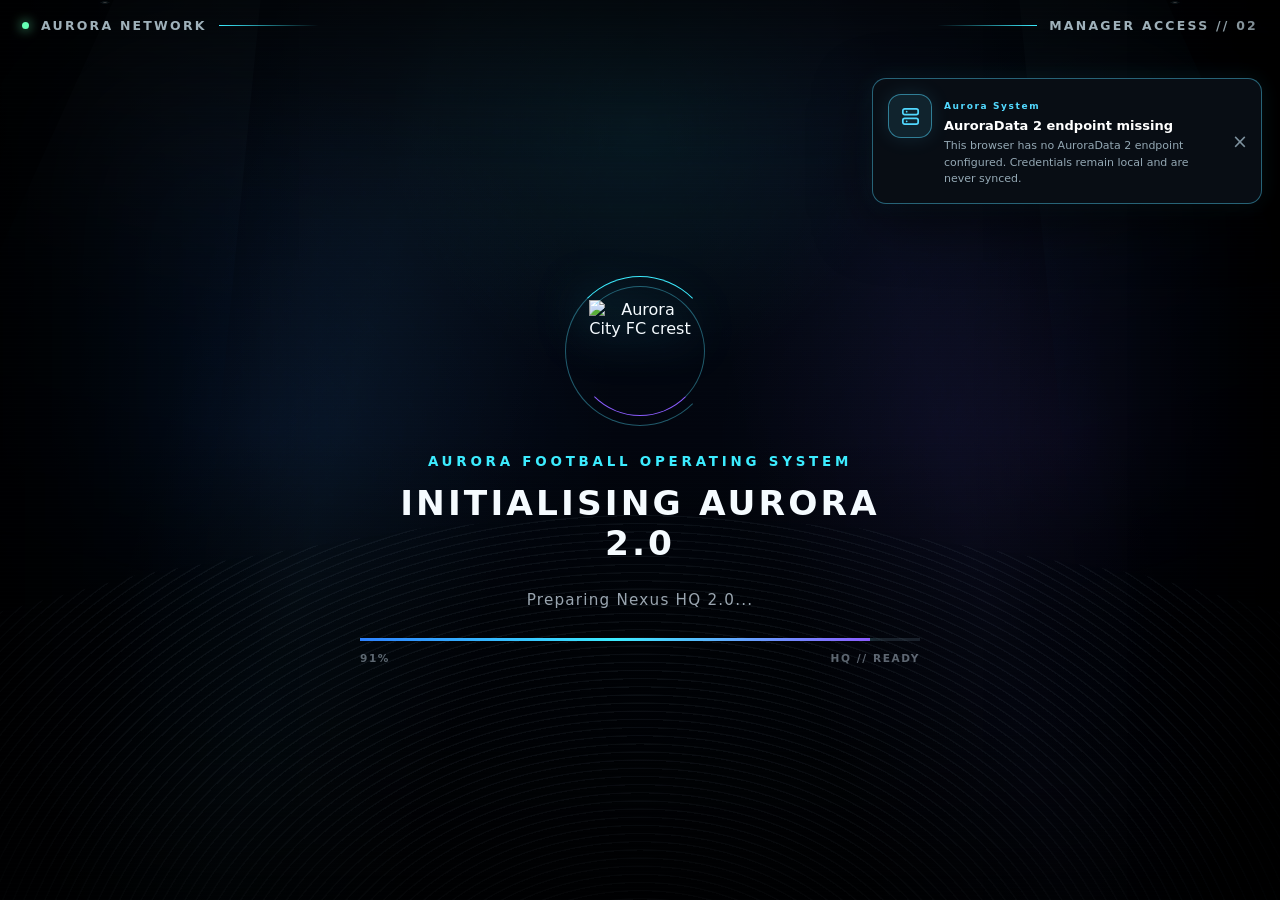
==== commit 6a512572: "Make department heroes artwork-first" ====
--- a/index.html
+++ b/index.html
@@ -112,7 +112,7 @@
     </div>
   </div>
 
-  <aside class="hq4-manager-ticket" id="hq4ManagerTicket">
+  <aside class="hq4-manager-ticket aurora-hero-facts" id="hq4ManagerTicket">
     <div class="hq4-manager-ticket-head">
       <span>MANAGER DESK</span>
       <i id="hq4ManagerPulse">LIVE</i>
--- a/immersive-departments.css
+++ b/immersive-departments.css
@@ -77,3 +77,47 @@
     background-position:center,var(--aurora-hero-mobile-position,var(--aurora-hero-tablet-position,70% center))!important;
   }
 }
+
+/* Aurora 2 cinematic heroes: information floats over the department artwork. */
+.aurora-hero-art{
+  min-height:clamp(390px,42vw,590px)!important;
+  align-items:end!important;
+  isolation:isolate;
+  text-shadow:0 2px 12px rgba(0,0,0,.96),0 1px 2px rgba(0,0,0,.95);
+}
+.aurora-hero-art:before{
+  content:"";position:absolute!important;z-index:0!important;inset:0!important;pointer-events:none;
+  background:radial-gradient(ellipse 62% 82% at 13% 68%,rgba(1,5,12,.78),transparent 74%),radial-gradient(ellipse 46% 70% at 88% 65%,rgba(1,5,12,.58),transparent 76%);
+}
+.aurora-hero-art.aurora-hero-art{
+  background-image:linear-gradient(180deg,rgba(2,7,15,.08),rgba(2,7,15,.18) 54%,rgba(2,7,15,.56)),var(--aurora-hero-image)!important;
+}
+.aurora-hero-art :is(.hq4-hero-main,.finance-command-hero-copy,.transfer-command-copy,.squad-hero-copy,.scouting-hero-copy,.registration-hero-copy,.income-hero-copy,.chairman-hero-copy)>p{color:rgba(235,242,248,.88)!important;text-shadow:0 2px 10px #000}
+.aurora-hero-facts,
+.aurora-hero-art :is(.hq4-manager-ticket,.finance-command-rule,.mission-command-card,.squad-command-card,.scouting-mission-card,.route-authority-card,.income-command-card,.chairman-rule-card,.health-overall){
+  align-self:end!important;padding:6px 2px!important;border:0!important;border-radius:0!important;background:none!important;box-shadow:none!important;backdrop-filter:none!important;overflow:visible!important;
+}
+.aurora-hero-facts:before,.aurora-hero-facts:after{display:none!important}
+.aurora-hero-facts>p{max-width:430px;color:rgba(226,235,241,.82)!important;text-shadow:0 2px 10px #000}
+.aurora-fact-grid{display:grid;grid-template-columns:repeat(2,minmax(0,1fr));gap:18px 24px;margin:15px 0}
+.aurora-fact-grid>div{min-width:0;padding:0!important;border:0!important;background:none!important}
+.aurora-fact-grid span{display:block;color:rgba(211,224,233,.78);font-size:7px;font-weight:950;letter-spacing:.12em;text-transform:uppercase}
+.aurora-fact-grid strong{display:block;margin-top:5px!important;color:#f7fbff;font-size:clamp(17px,2vw,28px)!important;line-height:1.05;letter-spacing:-.035em;text-shadow:0 2px 13px #000;white-space:normal!important;overflow:visible!important}
+/* Ticker remains the only full-width information rail in the Transfer hero. */
+.transfer-market-ticker{z-index:3!important;margin:-1px -1px auto!important;align-self:start!important}
+.transfer-command-hero{grid-template-rows:auto 1fr!important}
+.transfer-command-copy,.payday-mission-card{align-self:end!important}
+@media(max-width:1024px){
+ .aurora-hero-art{min-height:520px!important;grid-template-columns:minmax(0,1.12fr) minmax(260px,.88fr)!important}
+ .aurora-hero-art.aurora-hero-art{background-image:linear-gradient(180deg,rgba(2,7,15,.08),rgba(2,7,15,.15) 45%,rgba(2,7,15,.66)),var(--aurora-hero-image)!important}
+}
+@media(max-width:760px){
+ .aurora-hero-art{min-height:680px!important;display:flex!important;flex-direction:column;justify-content:flex-end;align-items:stretch!important;padding:20px!important}
+ .aurora-hero-art.aurora-hero-art{background-image:linear-gradient(180deg,rgba(2,7,15,.08),rgba(2,7,15,.16) 34%,rgba(2,7,15,.88) 74%,rgba(2,7,15,.96)),var(--aurora-hero-image)!important}
+ .aurora-hero-art> :first-child{margin-top:auto}
+ .transfer-command-hero>.transfer-market-ticker{order:-1;margin:-1px -1px auto!important;width:calc(100% + 2px)}
+ .aurora-fact-grid{gap:12px 18px;margin:11px 0}
+ .aurora-fact-grid strong{font-size:18px!important}
+ .aurora-hero-facts{margin-top:16px!important}
+}
+@media(max-width:430px){.aurora-hero-art{min-height:720px!important}.aurora-fact-grid{grid-template-columns:1fr 1fr}.aurora-hero-art h2{font-size:46px!important}}
--- a/aurora-department-cards.css
+++ b/aurora-department-cards.css
@@ -52,7 +52,13 @@
 
 /* Registration — professional cyan desk, green only after real confirmation. */
 .registration-command-page .route-authority-card,.registration-command-page .registration-panel,.registration-command-page .registration-score,.registration-command-page .execution-preview>div{box-shadow:var(--aurora-card-shadow)}
-.registration-command-page .route-authority-card,.registration-command-page .registration-score{background:radial-gradient(circle at 95% 0,rgba(34,211,238,.15),transparent 42%),linear-gradient(145deg,rgba(6,38,58,.94),rgba(3,13,28,.99));border-color:rgba(34,211,238,.22)}
+.registration-command-page .route-authority-card{
+  background:radial-gradient(circle at 95% 0,rgba(34,211,238,.11),transparent 44%),linear-gradient(145deg,rgba(6,38,58,.34),rgba(3,13,28,.48));
+  border-color:rgba(34,211,238,.24);
+  box-shadow:0 12px 30px rgba(0,0,0,.18),inset 0 1px 0 rgba(255,255,255,.065);
+  backdrop-filter:blur(8px) saturate(112%);
+}
+.registration-command-page .registration-score{background:radial-gradient(circle at 95% 0,rgba(34,211,238,.15),transparent 42%),linear-gradient(145deg,rgba(6,38,58,.94),rgba(3,13,28,.99));border-color:rgba(34,211,238,.22)}
 .registration-command-page .execution-panel{background:radial-gradient(circle at 100% 0,rgba(45,212,191,.14),transparent 37%),linear-gradient(145deg,rgba(5,43,49,.94),rgba(3,14,27,.99));border-color:rgba(45,212,191,.24)}
 .registration-command-page .registration-score.green,.registration-command-page .receipts-panel .status-pill.pass{background-color:rgba(22,101,52,.18);border-color:rgba(74,222,128,.27)}
 .registration-command-page .registration-notice{background:linear-gradient(100deg,rgba(14,116,144,.12),rgba(3,13,28,.60));border-color:rgba(34,211,238,.18)}
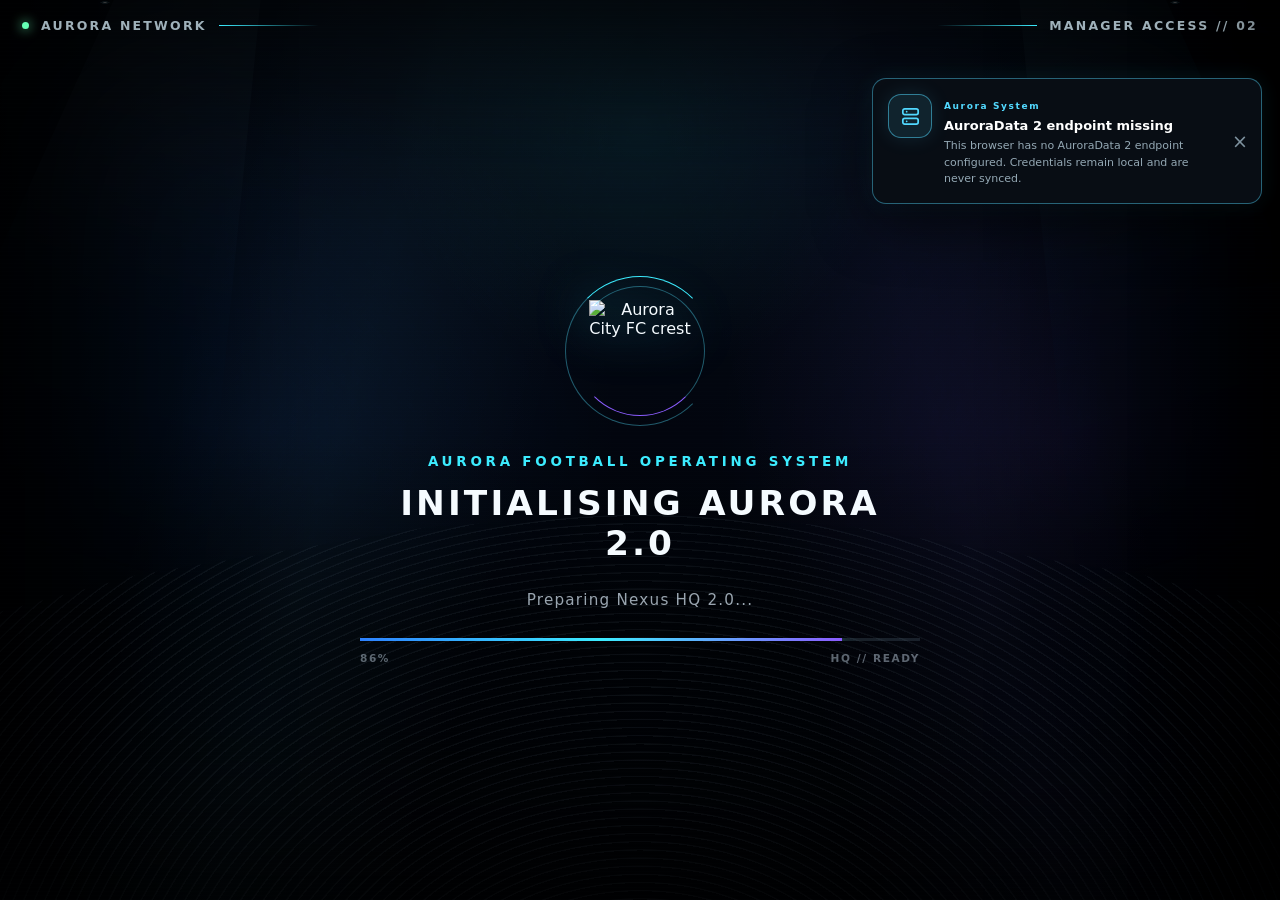
==== commit 11d61b11: "Integrate canonical department transfer workflow" ====
--- a/index.html
+++ b/index.html
@@ -561,5 +561,5 @@
 </aside>
 <div class="preview-flag">Aurora 2.0 • Nexus HQ 4.5.1</div>
 </div>
-<script src="aurora-core.js?v=10-stable-core"></script><script src="aurora-data2-client.js?v=011-income-connection"></script><script src="income-runway-intelligence.js?v=100"></script><script src="aurora-shell.js?v=220-stable-core"></script><script src="aurora-hero-art.js?v=20260815-1"></script><script src="nexus-hq-v4.js?v=440-broker-performance"></script><script src="nexus-income-runway.js?v=451-income-momentum"></script></body>
+<script src="aurora-core.js?v=10-stable-core"></script><script src="aurora-transfer-mission.js?v=200-workflow"></script><script src="aurora-data2-client.js?v=011-income-connection"></script><script src="income-runway-intelligence.js?v=100"></script><script src="aurora-shell.js?v=220-stable-core"></script><script src="aurora-hero-art.js?v=20260815-1"></script><script src="nexus-hq-v4.js?v=440-broker-performance"></script><script src="nexus-income-runway.js?v=451-income-momentum"></script></body>
 </html>
--- a/immersive-departments.css
+++ b/immersive-departments.css
@@ -93,6 +93,26 @@
   background-image:linear-gradient(180deg,rgba(2,7,15,.08),rgba(2,7,15,.18) 54%,rgba(2,7,15,.56)),var(--aurora-hero-image)!important;
 }
 .aurora-hero-art :is(.hq4-hero-main,.finance-command-hero-copy,.transfer-command-copy,.squad-hero-copy,.scouting-hero-copy,.registration-hero-copy,.income-hero-copy,.chairman-hero-copy)>p{color:rgba(235,242,248,.88)!important;text-shadow:0 2px 10px #000}
+
+/* Keep the two-line department mastheads legible over the cinematic artwork. */
+.aurora-hero-art h2{color:#f7fbff;text-shadow:0 2px 12px rgba(0,0,0,.88)}
+.aurora-hero-art h2 span{
+  color:#7defff;
+  background:var(--aurora-hero-title-gradient,linear-gradient(90deg,#7defff,#67e8f9));
+  -webkit-background-clip:text;
+  background-clip:text;
+  -webkit-text-fill-color:transparent;
+  filter:drop-shadow(0 2px 3px rgba(0,0,0,.88)) drop-shadow(0 0 7px rgba(var(--room-accent),.18));
+}
+.aurora-hero-art[data-aurora-hero="nexus"]{--aurora-hero-title-gradient:linear-gradient(90deg,#8af8ff 0%,#4ff4e1 48%,#7dffad 100%)}
+.aurora-hero-art[data-aurora-hero="finance"]{--aurora-hero-title-gradient:linear-gradient(90deg,#a7ffcb 0%,#55f59a 52%,#baff75 100%)}
+.aurora-hero-art[data-aurora-hero="transfer"]{--aurora-hero-title-gradient:linear-gradient(90deg,#ff9aae 0%,#ff5375 50%,#ff7d8e 100%)}
+.aurora-hero-art[data-aurora-hero="squad"]{--aurora-hero-title-gradient:linear-gradient(90deg,#8ebcff 0%,#59d8ff 52%,#7df5ff 100%)}
+.aurora-hero-art[data-aurora-hero="scouting"]{--aurora-hero-title-gradient:linear-gradient(90deg,#d7a8ff 0%,#b878ff 48%,#e094ff 100%)}
+.aurora-hero-art[data-aurora-hero="registration"]{--aurora-hero-title-gradient:linear-gradient(90deg,#77f5ff 0%,#4fcfff 52%,#82aaff 100%)}
+.aurora-hero-art[data-aurora-hero="income"]{--aurora-hero-title-gradient:linear-gradient(90deg,#91ffc3 0%,#5aefa0 45%,#ffe083 100%)}
+.aurora-hero-art[data-aurora-hero="boardroom"]{--aurora-hero-title-gradient:linear-gradient(90deg,#fff0a3 0%,#ffd164 52%,#ffb84e 100%)}
+.aurora-hero-art[data-aurora-hero="health"]{--aurora-hero-title-gradient:linear-gradient(90deg,#86f7ff 0%,#55d9ff 52%,#7faeff 100%)}
 .aurora-hero-facts,
 .aurora-hero-art :is(.hq4-manager-ticket,.finance-command-rule,.mission-command-card,.squad-command-card,.scouting-mission-card,.route-authority-card,.income-command-card,.chairman-rule-card,.health-overall){
   align-self:end!important;padding:6px 2px!important;border:0!important;border-radius:0!important;background:none!important;box-shadow:none!important;backdrop-filter:none!important;overflow:visible!important;
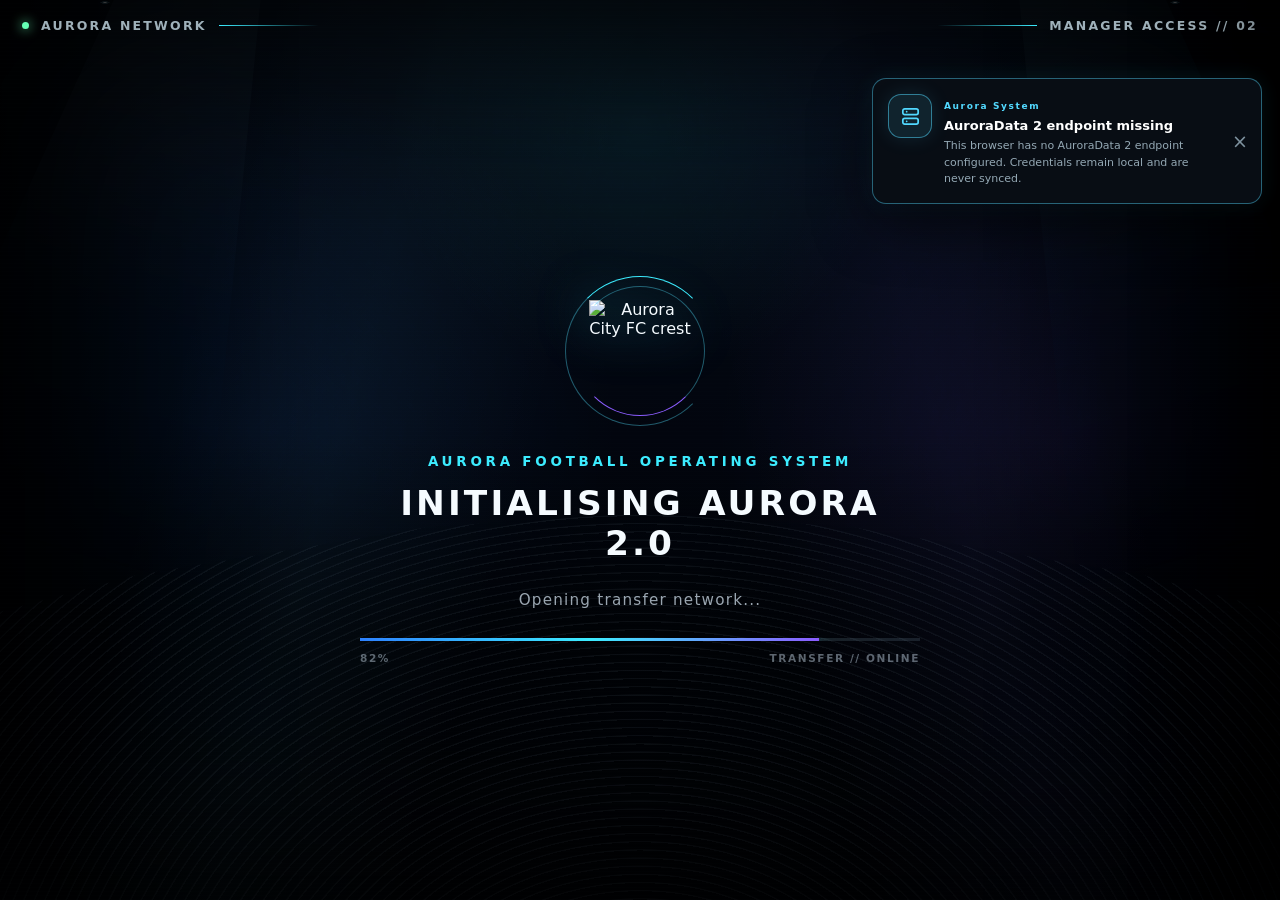
==== commit 89ed44c4: "Add shared premium motion system" ====
--- a/index.html
+++ b/index.html
@@ -29,6 +29,7 @@
 html.aurora-session-active #entryApp{display:none!important}
 html.aurora-session-active #gameShell{opacity:1!important;visibility:visible!important}
 </style>
+<link rel="stylesheet" href="aurora-motion.css?v=20260816-1">
 </head>
 <body>
 &lt;!-- Aurora 2.0 Nexus HQ: shell + HQ are read-only; department logic remains in owning pages. --&gt;
@@ -561,5 +562,6 @@
 </aside>
 <div class="preview-flag">Aurora 2.0 • Nexus HQ 4.5.1</div>
 </div>
-<script src="aurora-core.js?v=10-stable-core"></script><script src="aurora-transfer-mission.js?v=200-workflow"></script><script src="aurora-data2-client.js?v=011-income-connection"></script><script src="income-runway-intelligence.js?v=100"></script><script src="aurora-shell.js?v=220-stable-core"></script><script src="aurora-hero-art.js?v=20260815-1"></script><script src="nexus-hq-v4.js?v=440-broker-performance"></script><script src="nexus-income-runway.js?v=451-income-momentum"></script></body>
+<script src="aurora-core.js?v=10-stable-core"></script><script src="aurora-transfer-mission.js?v=200-workflow"></script><script src="aurora-data2-client.js?v=011-income-connection"></script><script src="income-runway-intelligence.js?v=100"></script><script src="aurora-shell.js?v=220-stable-core"></script><script src="aurora-hero-art.js?v=20260815-1"></script><script src="nexus-hq-v4.js?v=440-broker-performance"></script><script src="nexus-income-runway.js?v=451-income-momentum"></script><script src="aurora-motion.js?v=20260816-1"></script>
+</body>
 </html>
--- a/aurora-motion.css
+++ b/aurora-motion.css
@@ -0,0 +1,84 @@
+/* Aurora 2 shared motion system — presentation only; canonical state always wins. */
+:root{
+  --motion-fast:150ms;
+  --motion-normal:270ms;
+  --motion-panel:430ms;
+  --motion-hero:24s;
+  --motion-ease:cubic-bezier(.2,.78,.2,1);
+  --motion-accent:var(--room-accent,34,211,238);
+}
+
+/* One entrance per document load. No scroll observer is used. */
+.aurora-motion-ready .shell-page> :not(.aurora-hero-art){animation:aurora-panel-in var(--motion-panel) var(--motion-ease) both;animation-delay:90ms}
+.aurora-motion-ready .shell-page> :not(.aurora-hero-art):nth-child(3){animation-delay:135ms}
+.aurora-motion-ready .shell-page> :not(.aurora-hero-art):nth-child(4){animation-delay:180ms}
+.aurora-motion-ready .aurora-hero-art{animation:aurora-hero-in var(--motion-panel) var(--motion-ease) both;overflow:hidden}
+.aurora-motion-ready .aurora-hero-art> :not(.transfer-market-ticker){animation:aurora-copy-in var(--motion-panel) var(--motion-ease) 80ms both}
+.aurora-motion-ready .aurora-hero-art h2 span{display:inline-block;animation:aurora-accent-in 360ms var(--motion-ease) 190ms both}
+
+/* The PNG moves on its own compositor layer; the gradient remains stationary. */
+.aurora-hero-art::after{content:"";position:absolute;z-index:0;inset:-2%;pointer-events:none;background:var(--aurora-hero-image) var(--aurora-hero-position,center)/cover no-repeat;transform:translate3d(0,0,0) scale(1);animation:aurora-hero-breathe var(--motion-hero) ease-in-out 500ms infinite alternate;will-change:transform}
+.aurora-hero-art.aurora-hero-art{background-image:linear-gradient(180deg,rgba(2,7,15,.08),rgba(2,7,15,.18) 54%,rgba(2,7,15,.56))!important}
+.aurora-hero-art::before{z-index:1!important}.aurora-hero-art>*{z-index:2!important}
+
+button,[role="button"],a[class*="btn"],.shell-control,.aurora-shell-department-row{transition:transform var(--motion-fast) var(--motion-ease),border-color var(--motion-fast) ease,background-color var(--motion-fast) ease,opacity var(--motion-fast) ease}
+button:active,[role="button"]:active,a[class*="btn"]:active,.shell-control:active,.aurora-shell-department-row:active{transform:translateY(1px) scale(.985)}
+button:disabled,[aria-disabled="true"]{opacity:.48;transform:none!important;cursor:not-allowed}
+.aurora-shell-department-row.is-current::after{content:"";position:absolute;inset:7px auto 7px 2px;width:3px;border-radius:9px;background:rgb(var(--motion-accent));animation:aurora-indicator-in var(--motion-normal) var(--motion-ease) both}
+
+/* Only controls/cards that already advertise actionability receive lift. */
+@media(hover:hover) and (pointer:fine){
+  button:not(:disabled):hover,a[class*="btn"]:hover,.shell-control:hover{transform:translateY(-1px)}
+  :is([data-action],.execution-check,.an-card,article[tabindex]):hover{transform:translateY(-2px);border-color:rgba(var(--motion-accent),.34)}
+}
+
+/* Width changes are animated from the browser's previous rendered value, never reset to zero. */
+:is(.income3-progress-track,.house-progress-track,.squad3-bar,.squad3-core-bar,.scouting11-mini-bar,.scouting11-compare-bar,[class*="progress-track"],[class*="progress-bar"])>i,
+:is(.income3-progress-track,.house-progress-track,.squad3-bar,.squad3-core-bar,.scouting11-mini-bar,.scouting11-compare-bar)>span{transition:width 480ms var(--motion-ease),transform 480ms var(--motion-ease)}
+
+.aurora-value-change{animation:aurora-value-settle 420ms var(--motion-ease)}
+.aurora-status-change{animation:aurora-status-confirm 520ms var(--motion-ease)}
+.aurora-row-enter{animation:aurora-row-in 360ms var(--motion-ease) both;animation-delay:var(--aurora-delay,0ms)}
+.aurora-route-locked{animation:aurora-lock-confirm 620ms var(--motion-ease)}
+.aurora-approved,.aurora-confirmed{animation:aurora-success-confirm 650ms var(--motion-ease)}
+.aurora-failed{animation:aurora-failure-confirm 650ms var(--motion-ease)}
+
+/* Real Scouting work brackets these classes; there is no artificial delay. */
+.scouting-command-page.aurora-is-scanning #runScouting{position:relative;padding-left:30px}
+.scouting-command-page.aurora-is-scanning #runScouting::before{content:"";position:absolute;left:10px;width:12px;height:12px;border:1px solid currentColor;border-top-color:transparent;border-radius:50%;animation:aurora-spin .65s linear infinite}
+.scouting-command-page.aurora-is-scanning .scouting-command-hero::before{background:linear-gradient(90deg,transparent,rgba(var(--motion-accent),.12),transparent);transform:translateX(-70%);animation:aurora-scan 900ms linear infinite}
+
+/* Department atmosphere: brief, confirmed transitions only. */
+.finance-command-page .aurora-value-change,.income-command-page .aurora-value-change{color:#8fffc0}
+.transfer-command-page .aurora-status-change{border-color:rgba(255,95,119,.48)!important}
+.squad-command-page .aurora-value-change{background-color:rgba(78,164,255,.08)}
+.chairman-command-page .aurora-status-change{color:#ffe39a}
+.health-page .aurora-status-change{transition:color var(--motion-normal) ease,background-color var(--motion-normal) ease}
+.aurora-shell-live::before{animation-duration:2.4s!important}
+
+/* Notification centre uses its existing open/close transform; new unread cards settle once. */
+.an-card.aurora-row-enter{animation-name:aurora-notification-in}
+
+@keyframes aurora-panel-in{from{opacity:0;transform:translate3d(0,10px,0)}to{opacity:1;transform:none}}
+@keyframes aurora-hero-in{from{opacity:0;transform:translate3d(0,8px,0)}to{opacity:1;transform:none}}
+@keyframes aurora-copy-in{from{opacity:0;transform:translate3d(0,9px,0)}to{opacity:1;transform:none}}
+@keyframes aurora-accent-in{from{opacity:0;transform:translate3d(0,6px,0)}to{opacity:1;transform:none}}
+@keyframes aurora-hero-breathe{to{transform:translate3d(-.25%,0,0) scale(1.025)}}
+@keyframes aurora-indicator-in{from{opacity:0;transform:scaleY(.25)}to{opacity:1;transform:none}}
+@keyframes aurora-value-settle{0%{opacity:.66;transform:translateY(3px)}45%{color:rgb(var(--motion-accent))}100%{opacity:1;transform:none}}
+@keyframes aurora-status-confirm{0%{opacity:.62;transform:scale(.97)}45%{box-shadow:0 0 0 1px rgba(var(--motion-accent),.35)}100%{opacity:1;transform:none;box-shadow:none}}
+@keyframes aurora-row-in{from{opacity:0;transform:translate3d(0,7px,0)}to{opacity:1;transform:none}}
+@keyframes aurora-notification-in{from{opacity:0;transform:translate3d(9px,0,0)}to{opacity:1;transform:none}}
+@keyframes aurora-lock-confirm{40%{color:#fff;border-color:rgba(255,95,119,.7);box-shadow:0 0 0 2px rgba(255,95,119,.12)}to{box-shadow:none}}
+@keyframes aurora-success-confirm{40%{border-color:rgba(52,211,153,.72);box-shadow:0 0 0 2px rgba(52,211,153,.12)}to{box-shadow:none}}
+@keyframes aurora-failure-confirm{40%{border-color:rgba(251,191,36,.72);background-color:rgba(251,191,36,.07)}to{background-color:transparent}}
+@keyframes aurora-spin{to{transform:rotate(360deg)}}
+@keyframes aurora-scan{to{transform:translateX(70%)}}
+
+@media(max-width:760px){.aurora-hero-art::after{animation:none;transform:none;will-change:auto}}
+@media(prefers-reduced-motion:reduce){
+  :root{--motion-fast:1ms;--motion-normal:1ms;--motion-panel:1ms}
+  .aurora-motion-ready *{animation:none!important;scroll-behavior:auto!important}
+  .aurora-hero-art::after{animation:none!important;transform:none!important;will-change:auto}
+  :is(.income3-progress-track,.house-progress-track,[class*="progress-track"])>i{transition-duration:1ms!important}
+}
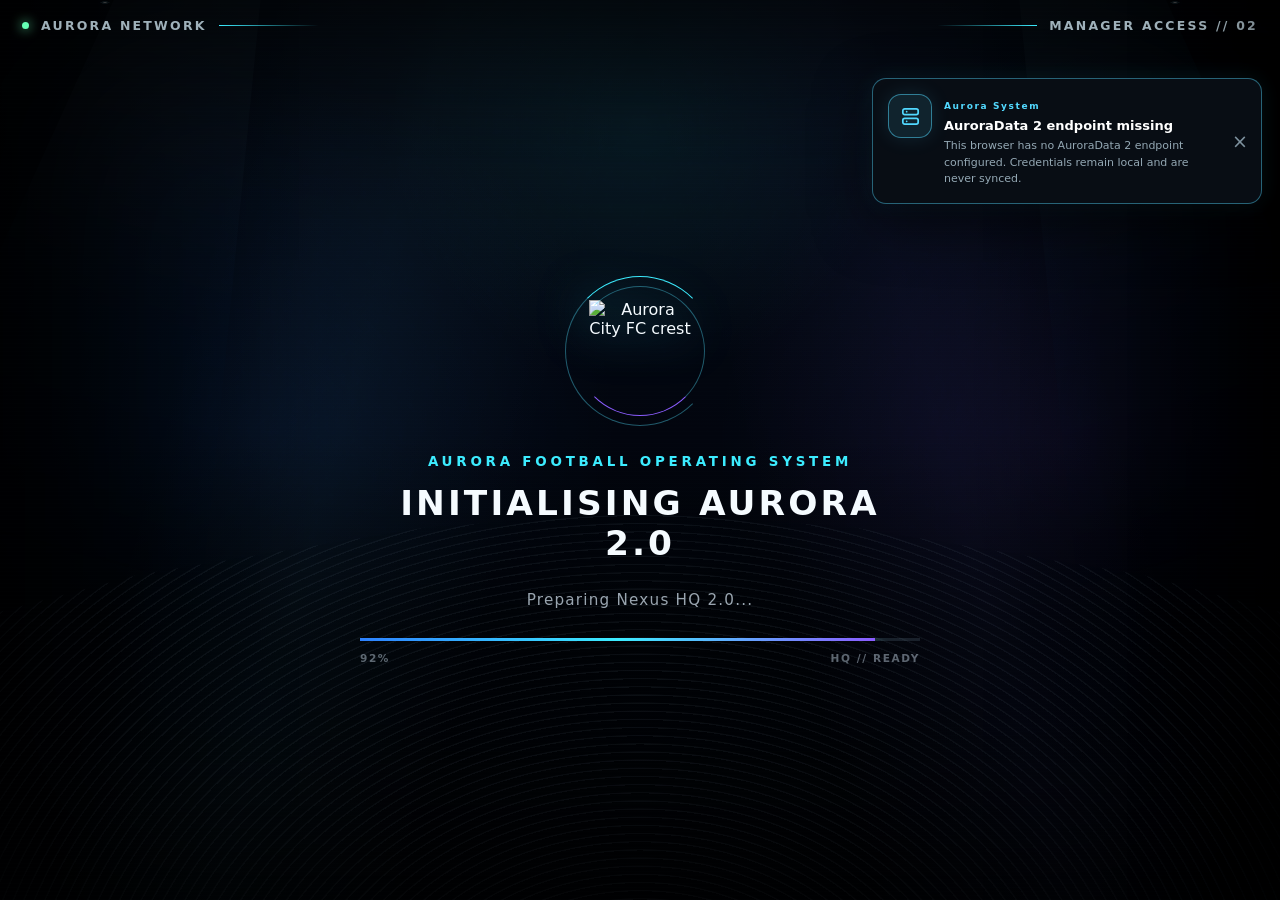
==== commit 74d56624: "Fix motion-induced iPad content width regression" ====
--- a/index.html
+++ b/index.html
@@ -29,7 +29,7 @@
 html.aurora-session-active #entryApp{display:none!important}
 html.aurora-session-active #gameShell{opacity:1!important;visibility:visible!important}
 </style>
-<link rel="stylesheet" href="aurora-motion.css?v=20260816-1">
+<link rel="stylesheet" href="aurora-motion.css?v=20260816-2">
 </head>
 <body>
 &lt;!-- Aurora 2.0 Nexus HQ: shell + HQ are read-only; department logic remains in owning pages. --&gt;
--- a/aurora-motion.css
+++ b/aurora-motion.css
@@ -8,7 +8,9 @@
   --motion-accent:var(--room-accent,34,211,238);
 }
 
-/* One entrance per document load. No scroll observer is used. */
+/* One entrance per document load. No scroll observer is used.
+   Structural page children fade without a transform so motion never creates a
+   containing block or changes WebKit's width calculation for dashboard grids. */
 .aurora-motion-ready .shell-page> :not(.aurora-hero-art){animation:aurora-panel-in var(--motion-panel) var(--motion-ease) both;animation-delay:90ms}
 .aurora-motion-ready .shell-page> :not(.aurora-hero-art):nth-child(3){animation-delay:135ms}
 .aurora-motion-ready .shell-page> :not(.aurora-hero-art):nth-child(4){animation-delay:180ms}
@@ -59,8 +61,8 @@
 /* Notification centre uses its existing open/close transform; new unread cards settle once. */
 .an-card.aurora-row-enter{animation-name:aurora-notification-in}
 
-@keyframes aurora-panel-in{from{opacity:0;transform:translate3d(0,10px,0)}to{opacity:1;transform:none}}
-@keyframes aurora-hero-in{from{opacity:0;transform:translate3d(0,8px,0)}to{opacity:1;transform:none}}
+@keyframes aurora-panel-in{from{opacity:0}to{opacity:1}}
+@keyframes aurora-hero-in{from{opacity:0}to{opacity:1}}
 @keyframes aurora-copy-in{from{opacity:0;transform:translate3d(0,9px,0)}to{opacity:1;transform:none}}
 @keyframes aurora-accent-in{from{opacity:0;transform:translate3d(0,6px,0)}to{opacity:1;transform:none}}
 @keyframes aurora-hero-breathe{to{transform:translate3d(-.25%,0,0) scale(1.025)}}
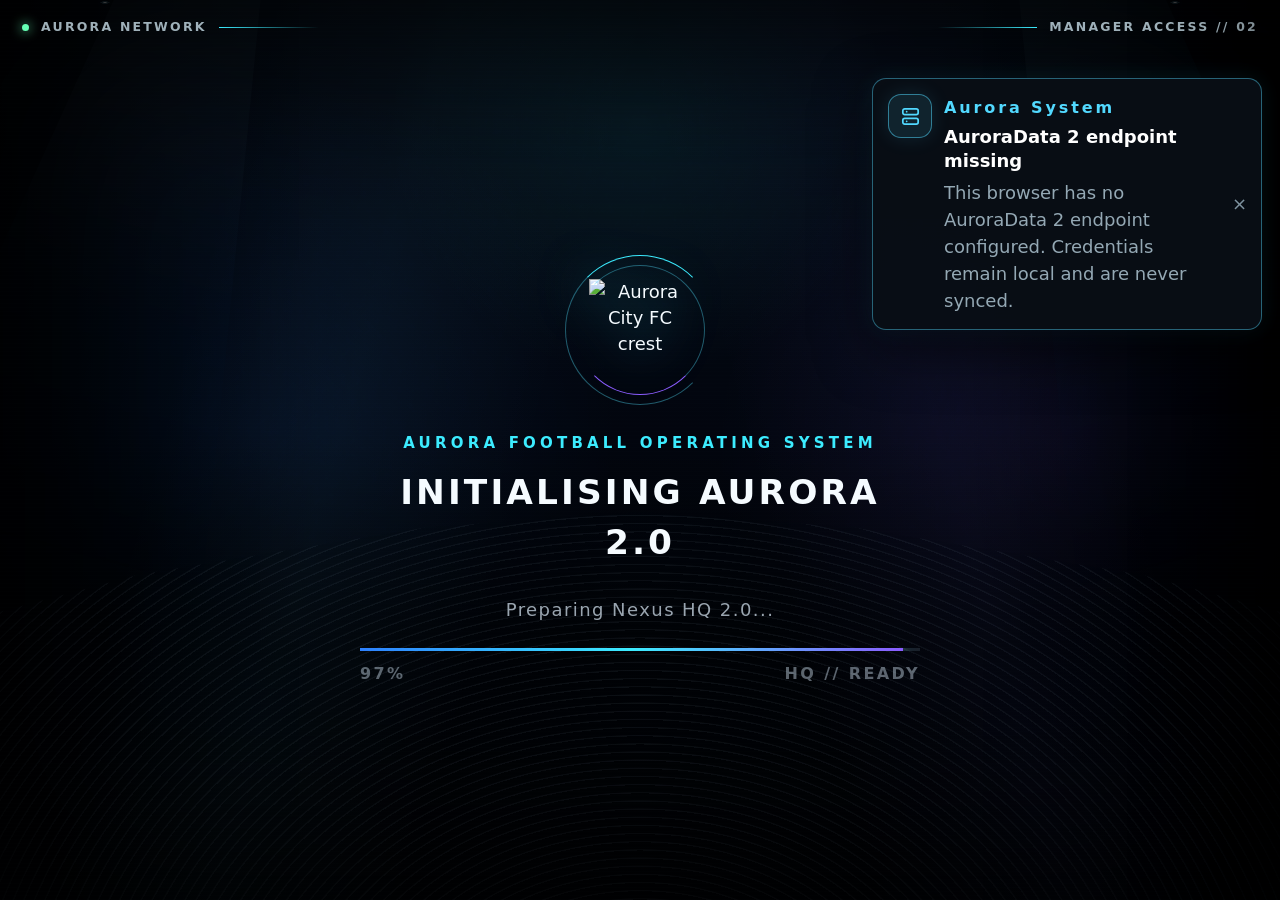
==== commit cdb4639a: "Add universal readable Aurora typography" ====
--- a/index.html
+++ b/index.html
@@ -30,6 +30,7 @@
 html.aurora-session-active #gameShell{opacity:1!important;visibility:visible!important}
 </style>
 <link rel="stylesheet" href="aurora-motion.css?v=20260816-2">
+  <link rel="stylesheet" href="aurora-typography.css?v=20260816-1">
 </head>
 <body>
 &lt;!-- Aurora 2.0 Nexus HQ: shell + HQ are read-only; department logic remains in owning pages. --&gt;
--- a/aurora-typography.css
+++ b/aurora-typography.css
@@ -0,0 +1,112 @@
+/*
+ * Aurora 2.0 universal readable typography
+ *
+ * This file is deliberately loaded after department styles. Departments retain
+ * their colour, spacing and heading treatments while all operational copy uses
+ * one accessible scale. Compact data is allowed to scroll, never to shrink.
+ */
+:root {
+  --aurora-text-xs: 15px;
+  --aurora-text-sm: 16px;
+  --aurora-text-md: 18px;
+  --aurora-text-lg: 20px;
+  --aurora-text-xl: 24px;
+  --aurora-text-2xl: 30px;
+  --aurora-readable-line-height: 1.45;
+  --aurora-touch-target: 44px;
+}
+
+html {
+  -webkit-text-size-adjust: 100%;
+  text-size-adjust: 100%;
+}
+
+body {
+  font-size: var(--aurora-text-md) !important;
+  line-height: var(--aurora-readable-line-height);
+}
+
+/* Normal information and card copy. max() preserves intentionally larger type. */
+body :where(p, li, dt, dd, label, output) {
+  font-size: max(var(--aurora-text-sm), 1em) !important;
+  line-height: var(--aurora-readable-line-height);
+}
+
+body :where(strong, b) {
+  font-size: max(17px, 1em) !important;
+  line-height: 1.35;
+}
+
+body :where(small, figcaption, caption, [class*="subtext"], [class*="subtitle"],
+  [class*="meta"], [class*="note"], [class*="copy"] > span) {
+  font-size: var(--aurora-text-sm) !important;
+  line-height: var(--aurora-readable-line-height);
+}
+
+body :where([class*="card"], [class*="panel"], [class*="row"], [class*="item"]) {
+  line-height: var(--aurora-readable-line-height);
+}
+
+/* Controls are readable and comfortably tappable on iPad and touch devices. */
+body :where(button, input, select, textarea, [role="button"], [role="tab"], .tab) {
+  min-height: var(--aurora-touch-target);
+  font-size: max(17px, 1em) !important;
+  line-height: 1.35;
+}
+
+body :where(.badge, [class*="badge"], [class*="pill"], [class*="status"],
+  [class*="kicker"], [class*="eyebrow"], [class*="label"], [class*="tag"]) {
+  font-size: var(--aurora-text-xs) !important;
+  line-height: 1.35;
+}
+
+/* Universal data-table contract: readable values, relaxed rows, safe scrolling. */
+body :where([class*="table-wrap"], [class*="table-scroll"], .preview-wrap) {
+  max-width: 100%;
+  overflow-x: auto;
+  overscroll-behavior-inline: contain;
+  -webkit-overflow-scrolling: touch;
+}
+
+body table {
+  width: 100%;
+  min-width: max-content;
+  border-collapse: collapse;
+  font-size: 17px !important;
+  line-height: var(--aurora-readable-line-height);
+}
+
+body table :where(th, td) {
+  min-height: var(--aurora-touch-target);
+  padding: 11px 12px !important;
+  font-size: 17px !important;
+  line-height: var(--aurora-readable-line-height) !important;
+  vertical-align: middle;
+}
+
+body table th {
+  font-size: var(--aurora-text-sm) !important;
+  white-space: nowrap;
+}
+
+body table :where(small, [class*="meta"], [class*="company"], [class*="secondary"]) {
+  font-size: var(--aurora-text-xs) !important;
+  line-height: 1.4 !important;
+}
+
+/* The core decision tables need enough canvas for every critical value. */
+body :where(.football-table, .network-table, .allocation-table, .market-table,
+  .preview-table, .transfer-deal-table) {
+  min-width: 1080px;
+}
+
+@media (max-width: 700px) {
+  body {
+    /* Mobile keeps the same readable baseline; layouts, not type, become compact. */
+    font-size: var(--aurora-text-md) !important;
+  }
+
+  body table :where(th, td) {
+    padding: 10px !important;
+  }
+}
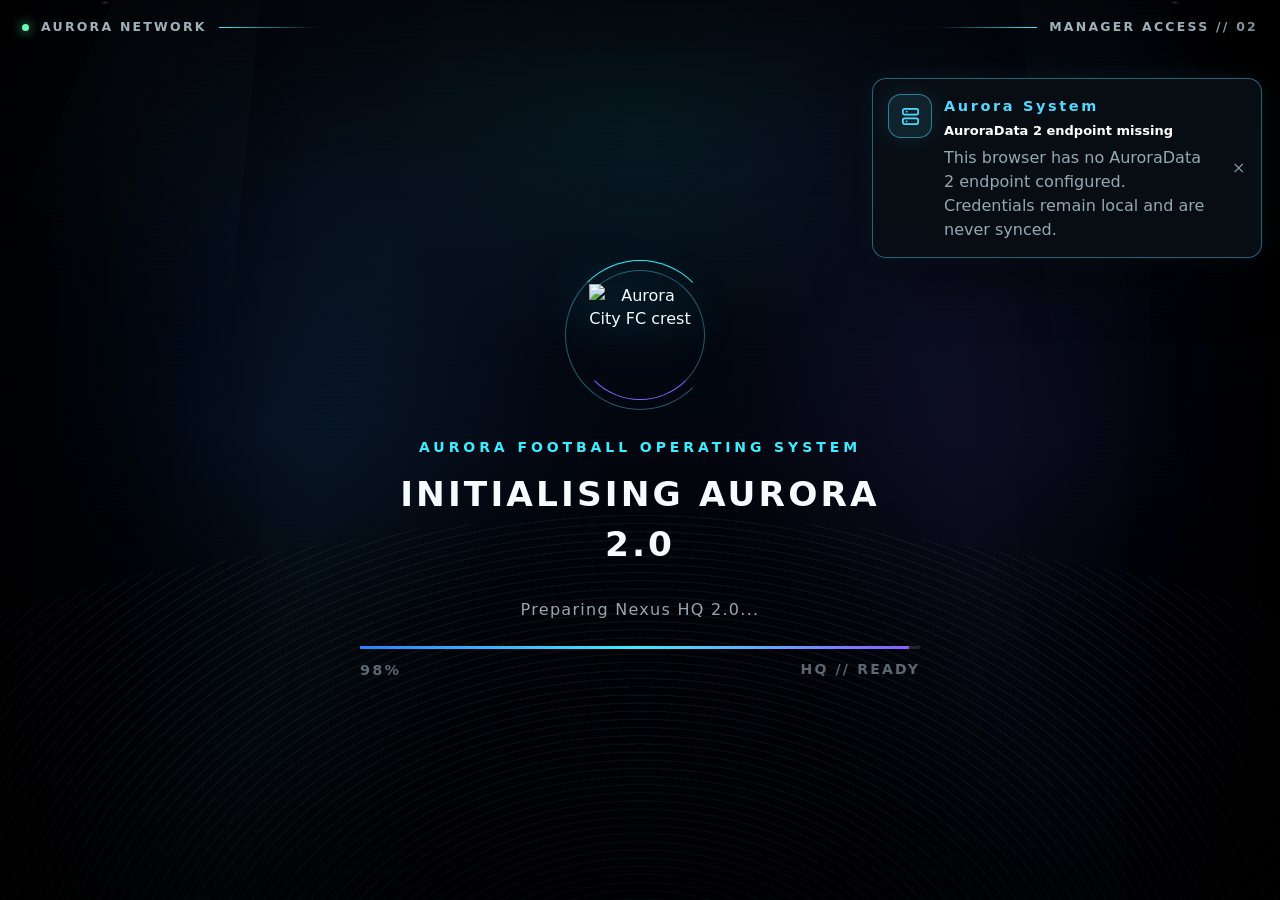
==== commit e79e0ce1: "Unify live dividend income source of truth" ====
--- a/index.html
+++ b/index.html
@@ -563,6 +563,6 @@
 </aside>
 <div class="preview-flag">Aurora 2.0 • Nexus HQ 4.5.1</div>
 </div>
-<script src="aurora-core.js?v=10-stable-core"></script><script src="aurora-transfer-mission.js?v=200-workflow"></script><script src="aurora-data2-client.js?v=011-income-connection"></script><script src="income-runway-intelligence.js?v=100"></script><script src="aurora-shell.js?v=220-stable-core"></script><script src="aurora-hero-art.js?v=20260815-1"></script><script src="nexus-hq-v4.js?v=440-broker-performance"></script><script src="nexus-income-runway.js?v=451-income-momentum"></script><script src="aurora-motion.js?v=20260816-1"></script>
+<script src="aurora-core.js?v=12-financial-truth"></script><script src="aurora-transfer-mission.js?v=200-workflow"></script><script src="aurora-data2-client.js?v=011-income-connection"></script><script src="income-runway-intelligence.js?v=100"></script><script src="aurora-shell.js?v=220-stable-core"></script><script src="aurora-hero-art.js?v=20260815-1"></script><script src="nexus-hq-v4.js?v=440-broker-performance"></script><script src="nexus-income-runway.js?v=451-income-momentum"></script><script src="aurora-motion.js?v=20260816-1"></script>
 </body>
 </html>
--- a/aurora-typography.css
+++ b/aurora-typography.css
@@ -1,45 +1,40 @@
 /*
- * Aurora 2.0 universal readable typography
+ * Aurora 2.0 shared responsive and type contract.
  *
- * This file is deliberately loaded after department styles. Departments retain
- * their colour, spacing and heading treatments while all operational copy uses
- * one accessible scale. Compact data is allowed to scroll, never to shrink.
+ * Department styles own their visual identity. This last-loaded layer owns the
+ * readable type scale, safe table overflow and large-tablet landscape layout.
  */
 :root {
-  --aurora-text-xs: 15px;
-  --aurora-text-sm: 16px;
-  --aurora-text-md: 18px;
-  --aurora-text-lg: 20px;
-  --aurora-text-xl: 24px;
-  --aurora-text-2xl: 30px;
+  --aurora-body-size: 16px;
+  --aurora-card-size: 16px;
+  --aurora-table-size: 15.5px;
+  --aurora-secondary-size: 14.5px;
+  --aurora-control-size: 16px;
+  --aurora-badge-size: 14px;
   --aurora-readable-line-height: 1.45;
   --aurora-touch-target: 44px;
+  --aurora-page-gutter: clamp(12px, 2.2vw, 32px);
 }
 
 html {
+  max-width: 100%;
+  overflow-x: hidden;
   -webkit-text-size-adjust: 100%;
   text-size-adjust: 100%;
 }
 
 body {
-  font-size: var(--aurora-text-md) !important;
+  max-width: 100%;
+  overflow-x: hidden;
+  font-size: var(--aurora-body-size);
   line-height: var(--aurora-readable-line-height);
 }
 
-/* Normal information and card copy. max() preserves intentionally larger type. */
+img, svg, video, canvas { max-width: 100%; }
+
+/* Shared readable scale. Specific large display figures remain department-led. */
 body :where(p, li, dt, dd, label, output) {
-  font-size: max(var(--aurora-text-sm), 1em) !important;
-  line-height: var(--aurora-readable-line-height);
-}
-
-body :where(strong, b) {
-  font-size: max(17px, 1em) !important;
-  line-height: 1.35;
-}
-
-body :where(small, figcaption, caption, [class*="subtext"], [class*="subtitle"],
-  [class*="meta"], [class*="note"], [class*="copy"] > span) {
-  font-size: var(--aurora-text-sm) !important;
+  font-size: var(--aurora-body-size) !important;
   line-height: var(--aurora-readable-line-height);
 }
 
@@ -47,21 +42,36 @@
   line-height: var(--aurora-readable-line-height);
 }
 
-/* Controls are readable and comfortably tappable on iPad and touch devices. */
-body :where(button, input, select, textarea, [role="button"], [role="tab"], .tab) {
+body :where(small, figcaption, caption, [class*="subtext"], [class*="subtitle"],
+  [class*="meta"], [class*="note"]) {
+  font-size: var(--aurora-secondary-size) !important;
+  line-height: 1.4;
+}
+
+body :where(button, input, select, textarea, [role="button"], [role="tab"], .btn, .tab) {
   min-height: var(--aurora-touch-target);
-  font-size: max(17px, 1em) !important;
-  line-height: 1.35;
+  font-size: var(--aurora-control-size) !important;
+  line-height: 1.25;
 }
 
 body :where(.badge, [class*="badge"], [class*="pill"], [class*="status"],
-  [class*="kicker"], [class*="eyebrow"], [class*="label"], [class*="tag"]) {
-  font-size: var(--aurora-text-xs) !important;
-  line-height: 1.35;
+  [class*="kicker"], [class*="eyebrow"], [class*="tag"]) {
+  font-size: var(--aurora-badge-size) !important;
+  line-height: 1.3;
 }
 
-/* Universal data-table contract: readable values, relaxed rows, safe scrolling. */
-body :where([class*="table-wrap"], [class*="table-scroll"], .preview-wrap) {
+body :where(.page-head h1, .shell-page h2) {
+  font-size: clamp(2rem, 3.4vw, 3.5rem) !important;
+}
+
+body :where(.hero h2, [class*="command-hero"] h2) {
+  font-size: clamp(2rem, 4.5vw, 4.75rem) !important;
+}
+
+/* Tables scroll locally. They must never make the document itself wider. */
+body :where([class*="table-wrap"], [class*="table-scroll"], .preview-wrap,
+  .transfer-deal-board, .finance-table-shell) {
+  width: 100%;
   max-width: 100%;
   overflow-x: auto;
   overscroll-behavior-inline: contain;
@@ -70,43 +80,118 @@
 
 body table {
   width: 100%;
-  min-width: max-content;
   border-collapse: collapse;
-  font-size: 17px !important;
-  line-height: var(--aurora-readable-line-height);
+  font-size: var(--aurora-table-size) !important;
+  line-height: 1.35;
 }
 
 body table :where(th, td) {
-  min-height: var(--aurora-touch-target);
-  padding: 11px 12px !important;
-  font-size: 17px !important;
-  line-height: var(--aurora-readable-line-height) !important;
+  padding: 10px 11px;
+  font-size: var(--aurora-table-size) !important;
+  line-height: 1.35;
   vertical-align: middle;
 }
 
-body table th {
-  font-size: var(--aurora-text-sm) !important;
-  white-space: nowrap;
+body table th { white-space: nowrap; }
+
+body table :where(small, [class*="meta"], [class*="secondary"]) {
+  font-size: var(--aurora-secondary-size) !important;
 }
 
-body table :where(small, [class*="meta"], [class*="company"], [class*="secondary"]) {
-  font-size: var(--aurora-text-xs) !important;
-  line-height: 1.4 !important;
-}
-
-/* The core decision tables need enough canvas for every critical value. */
+/* Decision tables keep critical financial/scouting columns intact. */
 body :where(.football-table, .network-table, .allocation-table, .market-table,
   .preview-table, .transfer-deal-table) {
   min-width: 1080px;
 }
 
-@media (max-width: 700px) {
-  body {
-    /* Mobile keeps the same readable baseline; layouts, not type, become compact. */
-    font-size: var(--aurora-text-md) !important;
+/* Company descriptions can truncate; tickers and figures remain visible. */
+body table :where([class*="company"], [data-label="Company"]) {
+  max-width: 220px;
+  overflow: hidden;
+  text-overflow: ellipsis;
+}
+
+body table :where([data-label="Ticker"], [data-label="Yield"], [data-label="Score"],
+  [data-label="Safety"], [data-label="Confidence"], [data-label="Broker"],
+  [data-label*="Income"], [data-label*="Value"], [data-label*="Price"]) {
+  white-space: nowrap;
+}
+
+/* Buttons belong to wrapping rows rather than forcing adjacent fields wider. */
+body :where(.action-row, .player-actions, [class*="button-row"], [class*="actions"]) {
+  display: flex;
+  flex-wrap: wrap;
+  max-width: 100%;
+}
+
+body :where(.app, .main, .content, .shell-stage, .shell-page,
+  [class$="-page"], [class*="command-page"]) { min-width: 0; }
+
+/*
+ * Large tablet / iPad Pro landscape profile. The range intentionally keys off
+ * CSS viewport dimensions and orientation, not device name or physical size.
+ */
+@media (min-width: 1180px) and (max-width: 1450px) and (orientation: landscape) {
+  :root { --aurora-page-gutter: 22px; }
+
+  body :where(.shell-page, [class$="-shell-page"], [class*="command-page"]) {
+    width: calc(100% - (2 * var(--aurora-page-gutter)));
+    max-width: none;
+    margin-inline: auto;
   }
 
-  body table :where(th, td) {
-    padding: 10px !important;
+  body .content {
+    width: 100%;
+    max-width: none;
   }
+
+  body .main { padding-inline: var(--aurora-page-gutter); }
+
+  .aurora-shell-header-inner {
+    width: calc(100% - (2 * var(--aurora-page-gutter)));
+    max-width: none;
+  }
+
+  /* A compact shell context preserves the complete header without clipping. */
+  .aurora-shell-header-inner { grid-template-columns: minmax(260px, 1fr) auto; gap: 12px; }
+  .aurora-shell-context { gap: 7px; }
+  .aurora-shell-datetime { min-width: 132px; }
+
+  /* Shared fixed-count grids step down only where wrapping pressure is high. */
+  body :where(.grid-4, .quick-grid, .hq-hero-metrics, .shell-metrics,
+    .approved-targets-panel .target-list, .chairman-offer-data) {
+    grid-template-columns: repeat(3, minmax(0, 1fr));
+  }
+
+  body :where(.grid-3, .transfer-command-grid.two, .squad-command-grid.two,
+    .chairman-handoff, .transfer-intelligence-grid) {
+    grid-template-columns: repeat(2, minmax(0, 1fr));
+  }
+
+  body :where(.transfer-scoreboard, .squad-scoreboard, .migration-summary) {
+    grid-template-columns: repeat(3, minmax(0, 1fr));
+  }
+
+  body :where(.broker-strip, .chairman-summary, .health-grid) {
+    grid-template-columns: repeat(2, minmax(0, 1fr));
+  }
+
+  body :where(.filters, .transfer-field-grid, .editor-grid) {
+    grid-template-columns: repeat(2, minmax(0, 1fr));
+  }
+
+  body table :where(th, td) { padding: 9px 10px; }
 }
+
+@media (max-width: 900px) {
+  :root {
+    --aurora-body-size: 16px;
+    --aurora-page-gutter: 12px;
+  }
+
+  body :where(.shell-page, [class$="-shell-page"], [class*="command-page"]) {
+    max-width: 100%;
+  }
+
+  body table :where(th, td) { padding: 9px 10px; }
+}
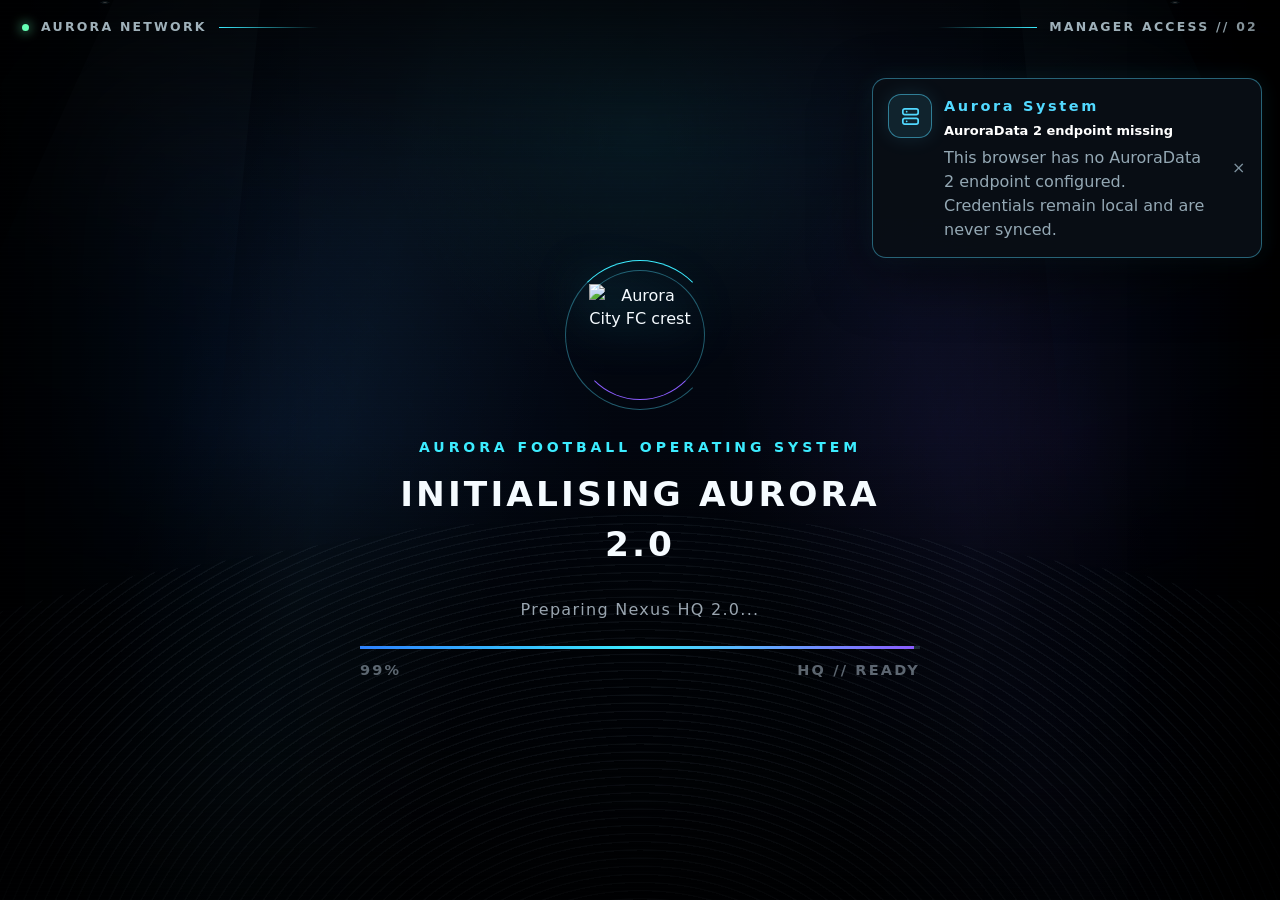
==== commit 802eeeb6: "Harden consolidated backend audit coverage" ====
--- a/index.html
+++ b/index.html
@@ -563,6 +563,6 @@
 </aside>
 <div class="preview-flag">Aurora 2.0 • Nexus HQ 4.5.1</div>
 </div>
-<script src="aurora-core.js?v=12-financial-truth"></script><script src="aurora-transfer-mission.js?v=200-workflow"></script><script src="aurora-data2-client.js?v=011-income-connection"></script><script src="income-runway-intelligence.js?v=100"></script><script src="aurora-shell.js?v=220-stable-core"></script><script src="aurora-hero-art.js?v=20260815-1"></script><script src="nexus-hq-v4.js?v=440-broker-performance"></script><script src="nexus-income-runway.js?v=451-income-momentum"></script><script src="aurora-motion.js?v=20260816-1"></script>
+<script src="aurora-core.js?v=12-financial-truth"></script><script src="aurora-transfer-mission.js?v=200-workflow"></script><script src="aurora-data2-client.js?v=20260817-consolidated"></script><script src="income-runway-intelligence.js?v=100"></script><script src="aurora-shell.js?v=220-stable-core"></script><script src="aurora-hero-art.js?v=20260815-1"></script><script src="nexus-hq-v4.js?v=440-broker-performance"></script><script src="nexus-income-runway.js?v=451-income-momentum"></script><script src="aurora-motion.js?v=20260816-1"></script>
 </body>
 </html>
